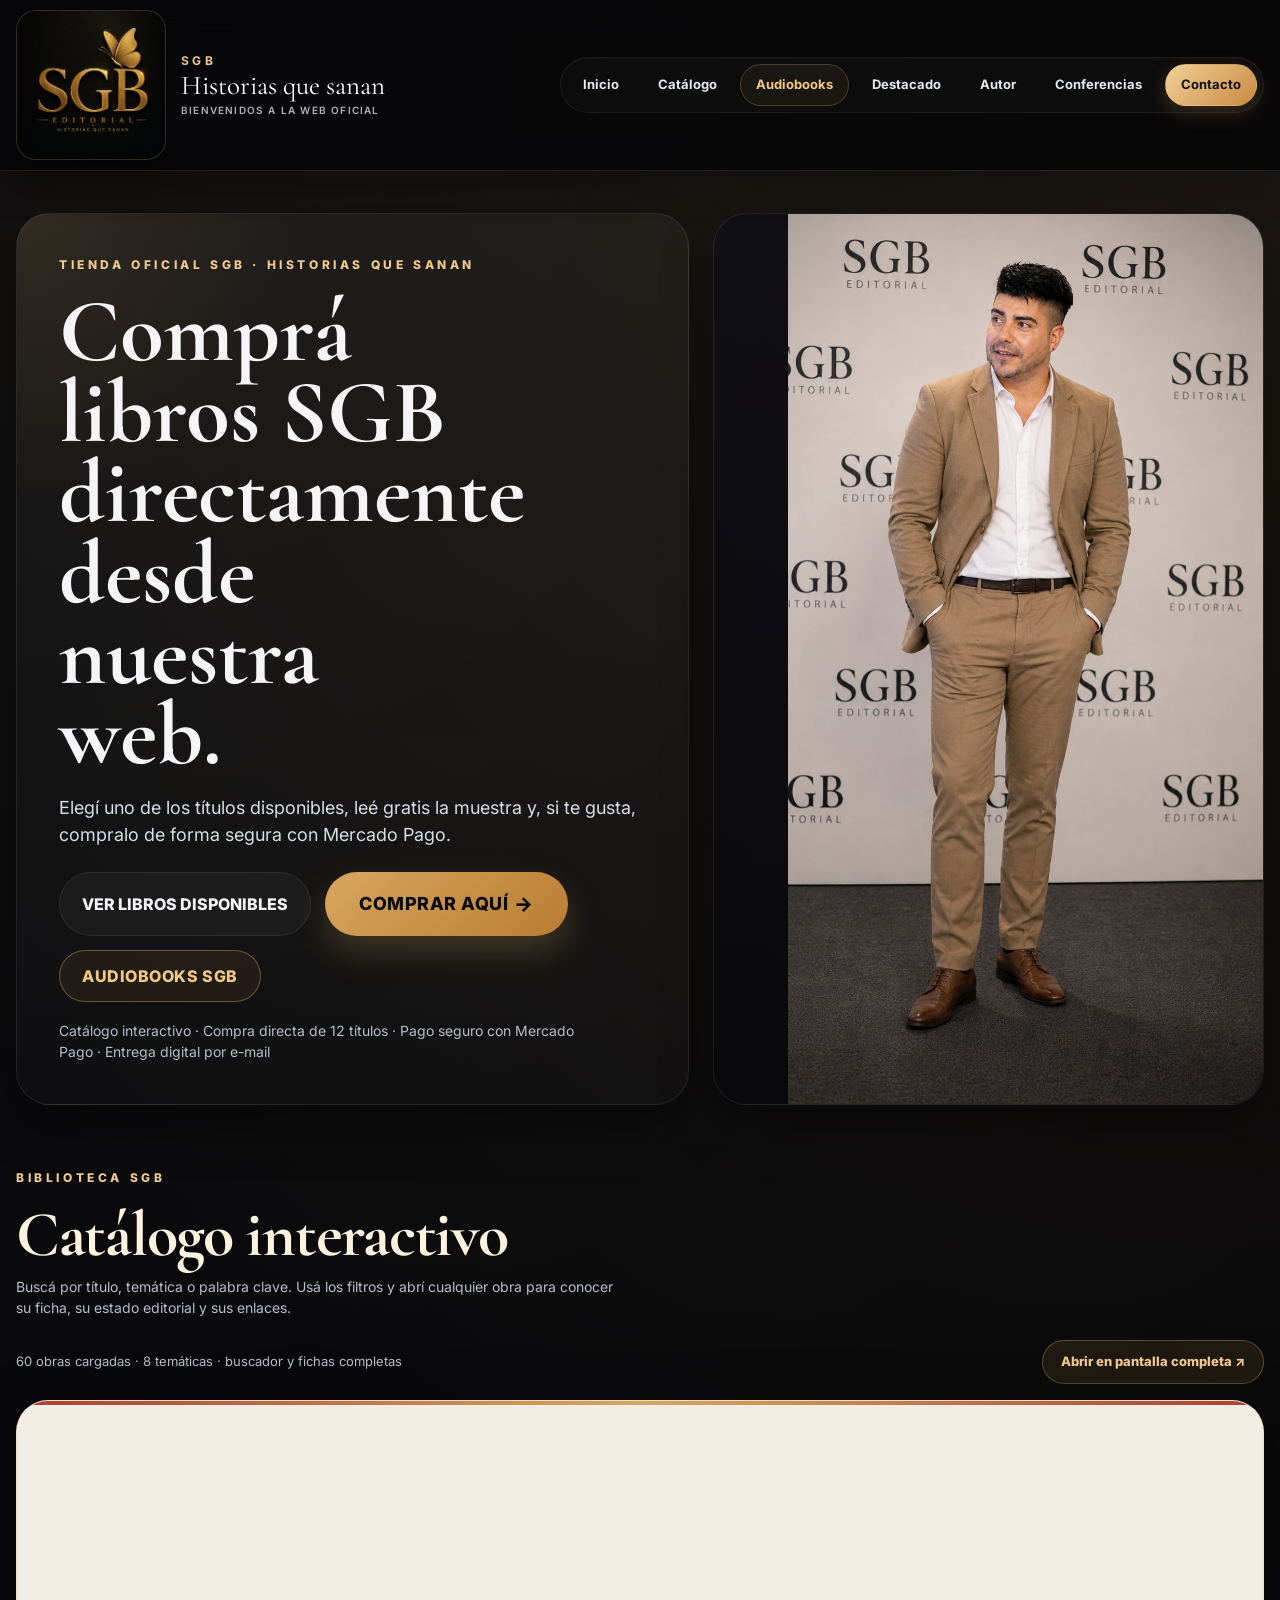
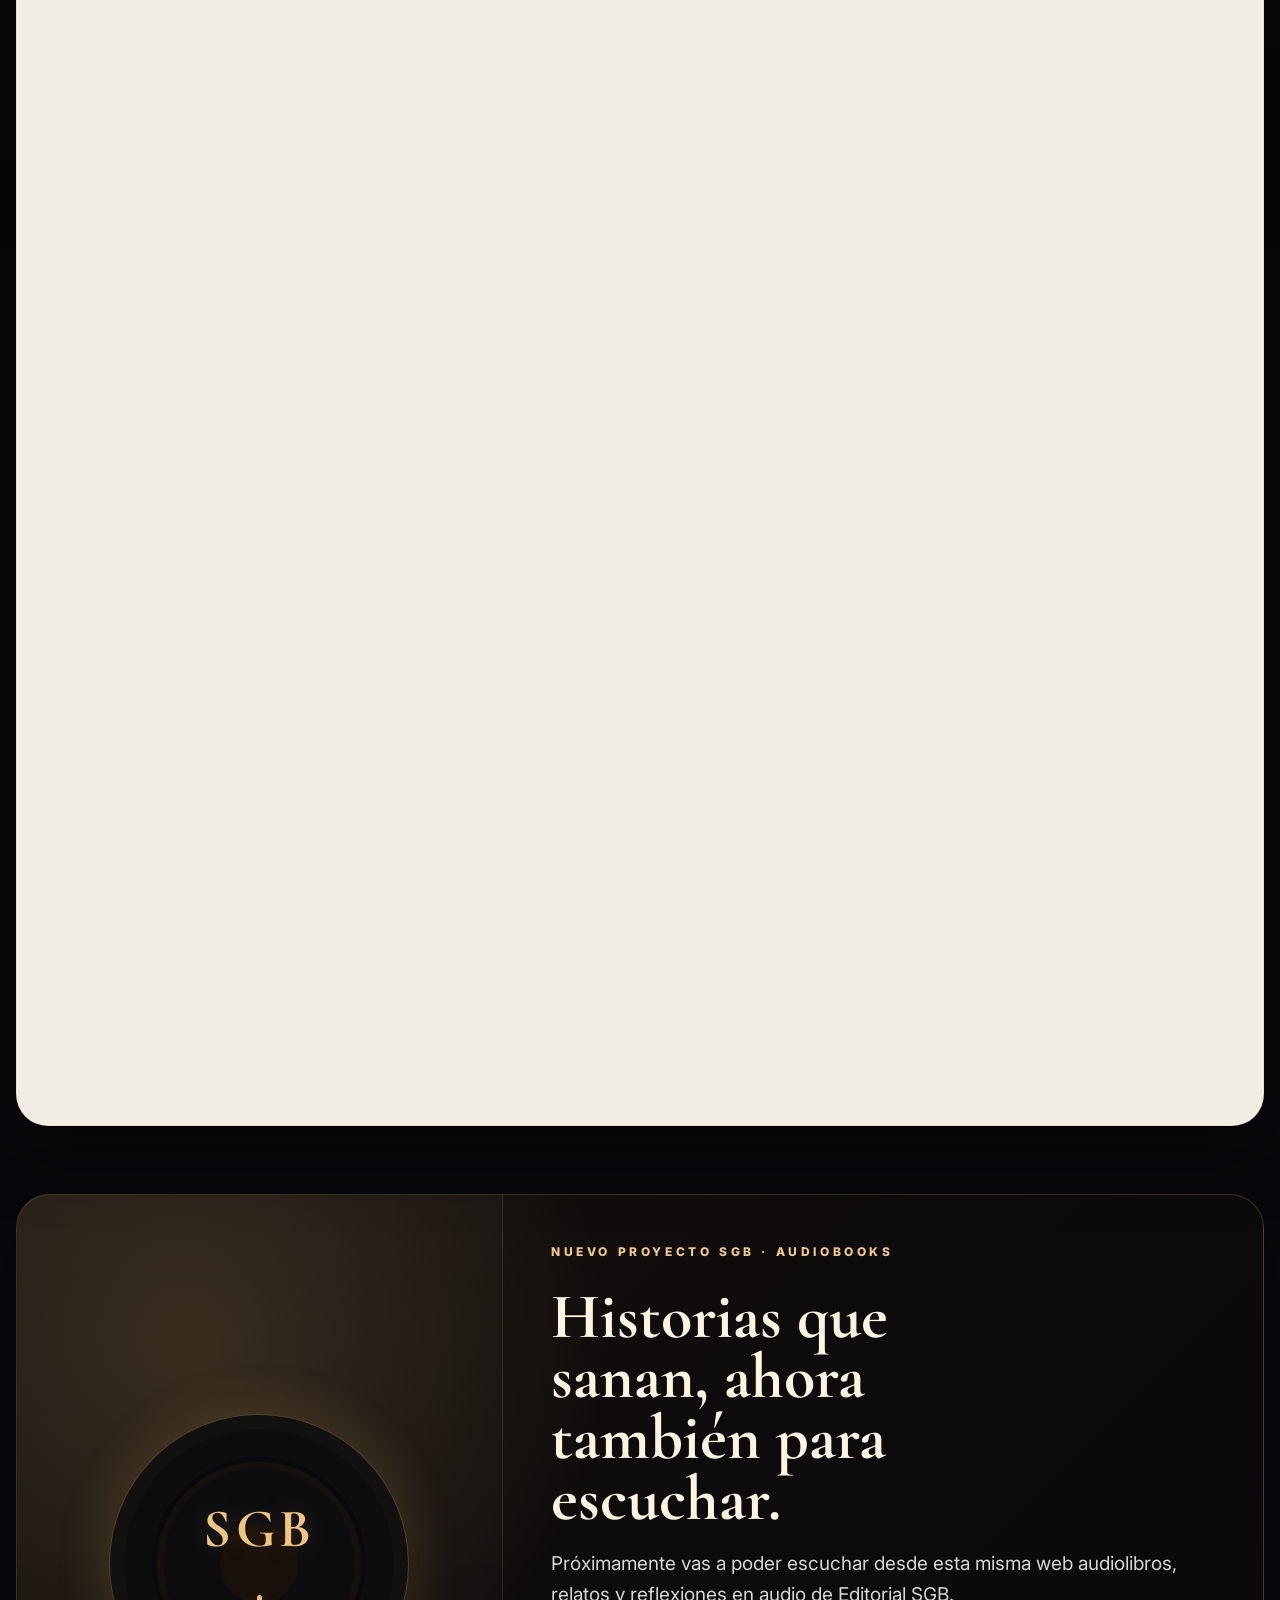
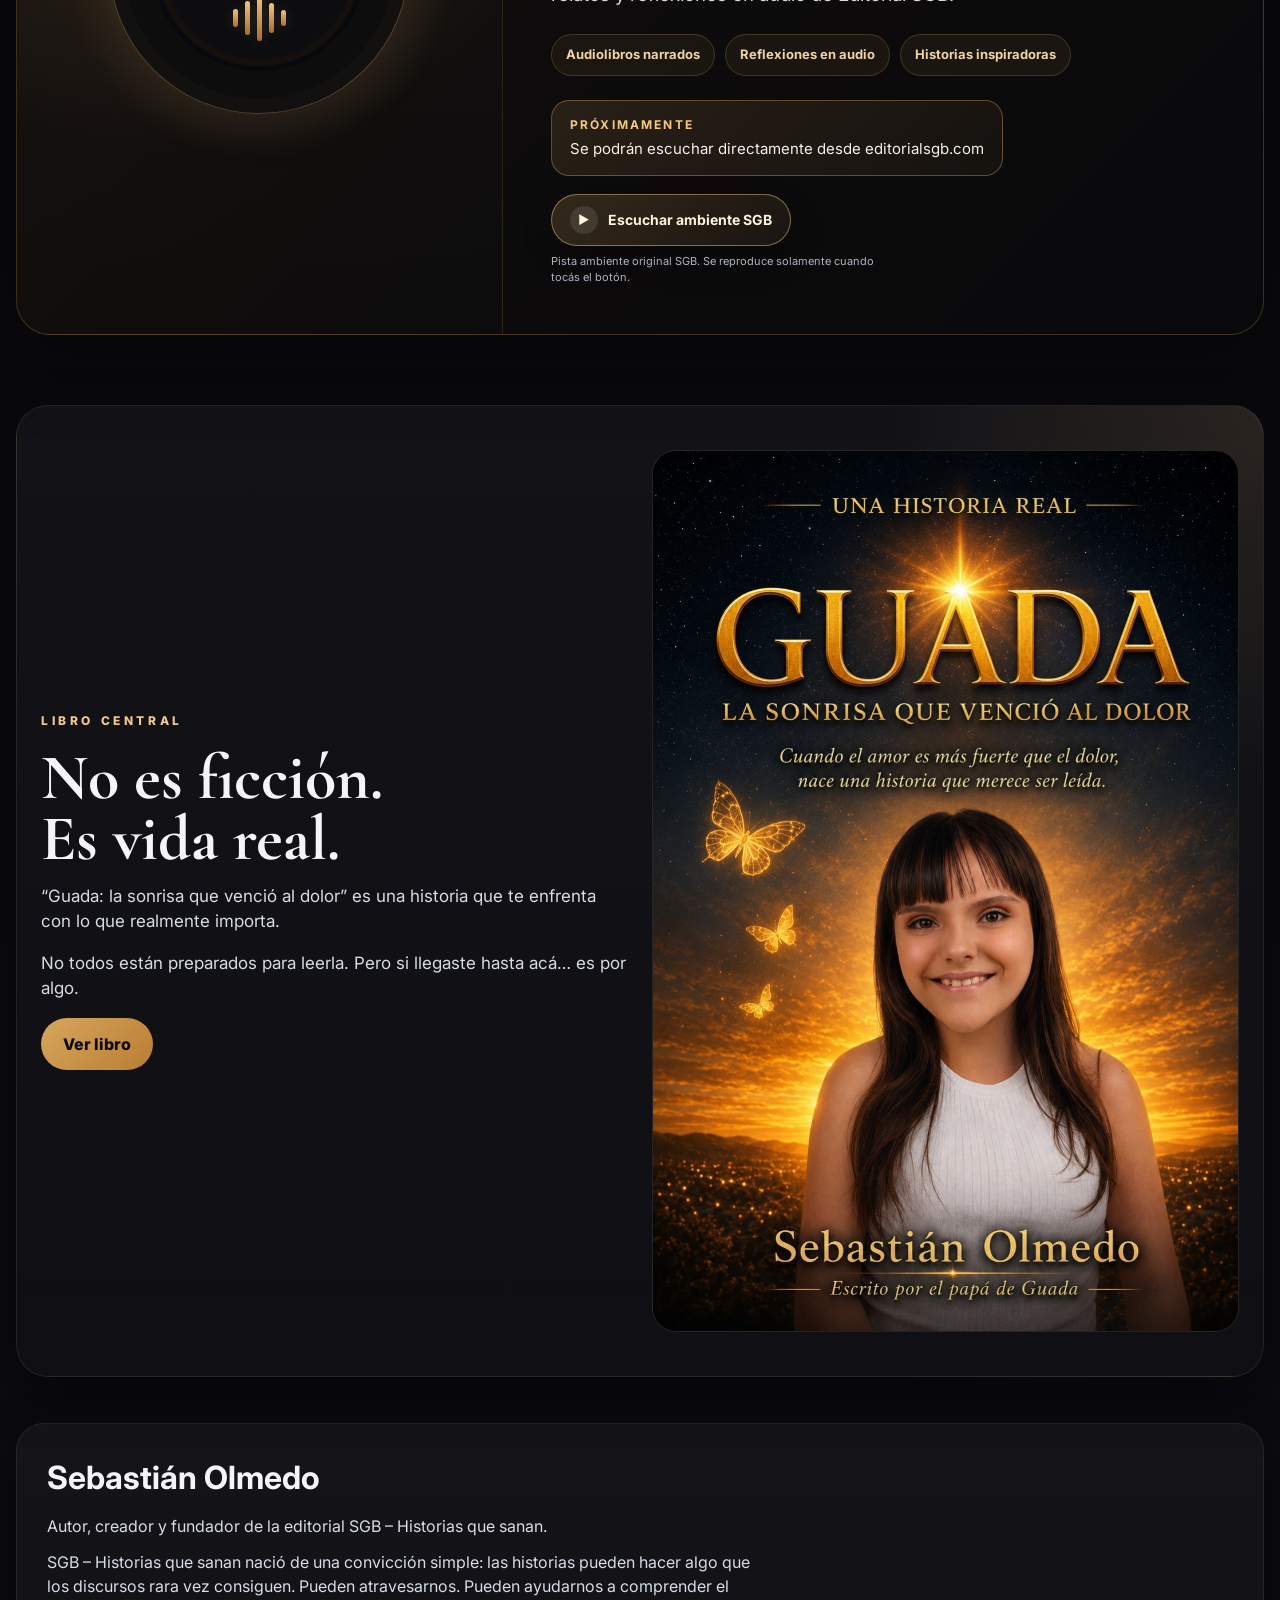
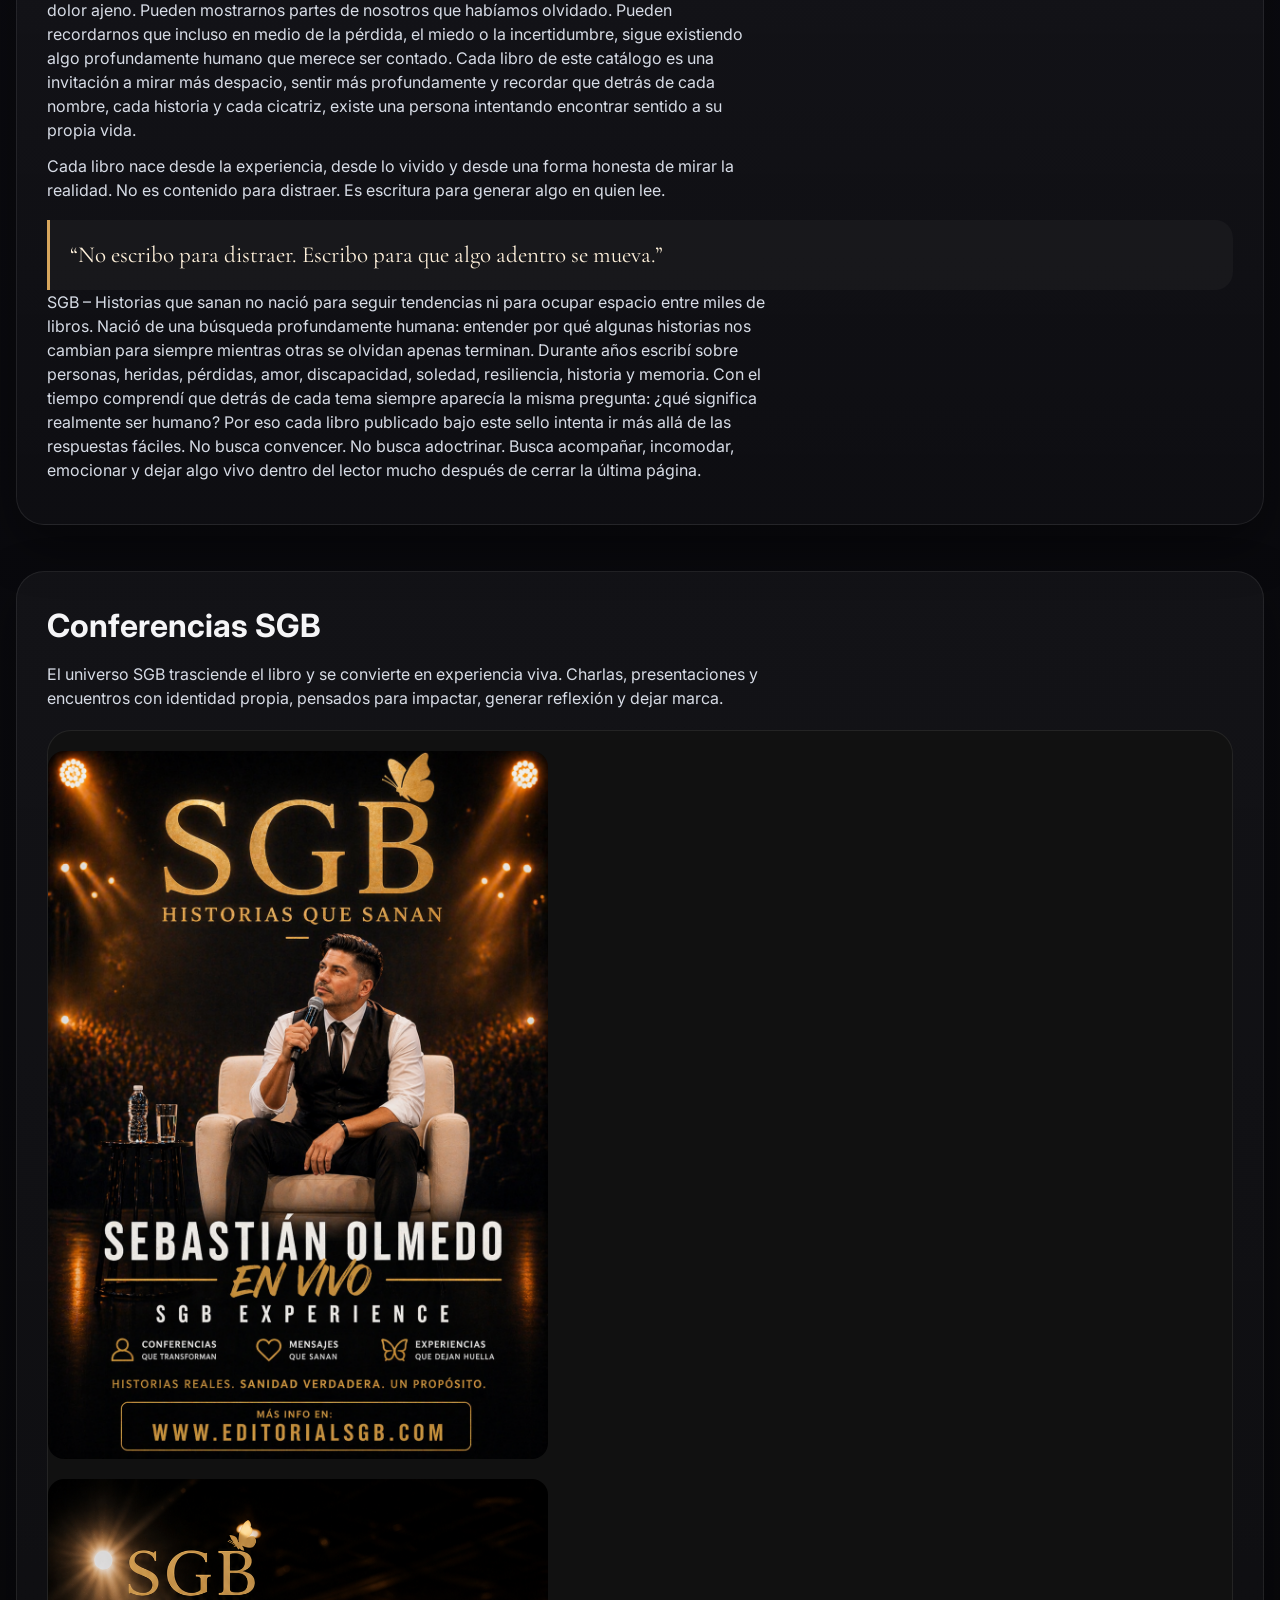
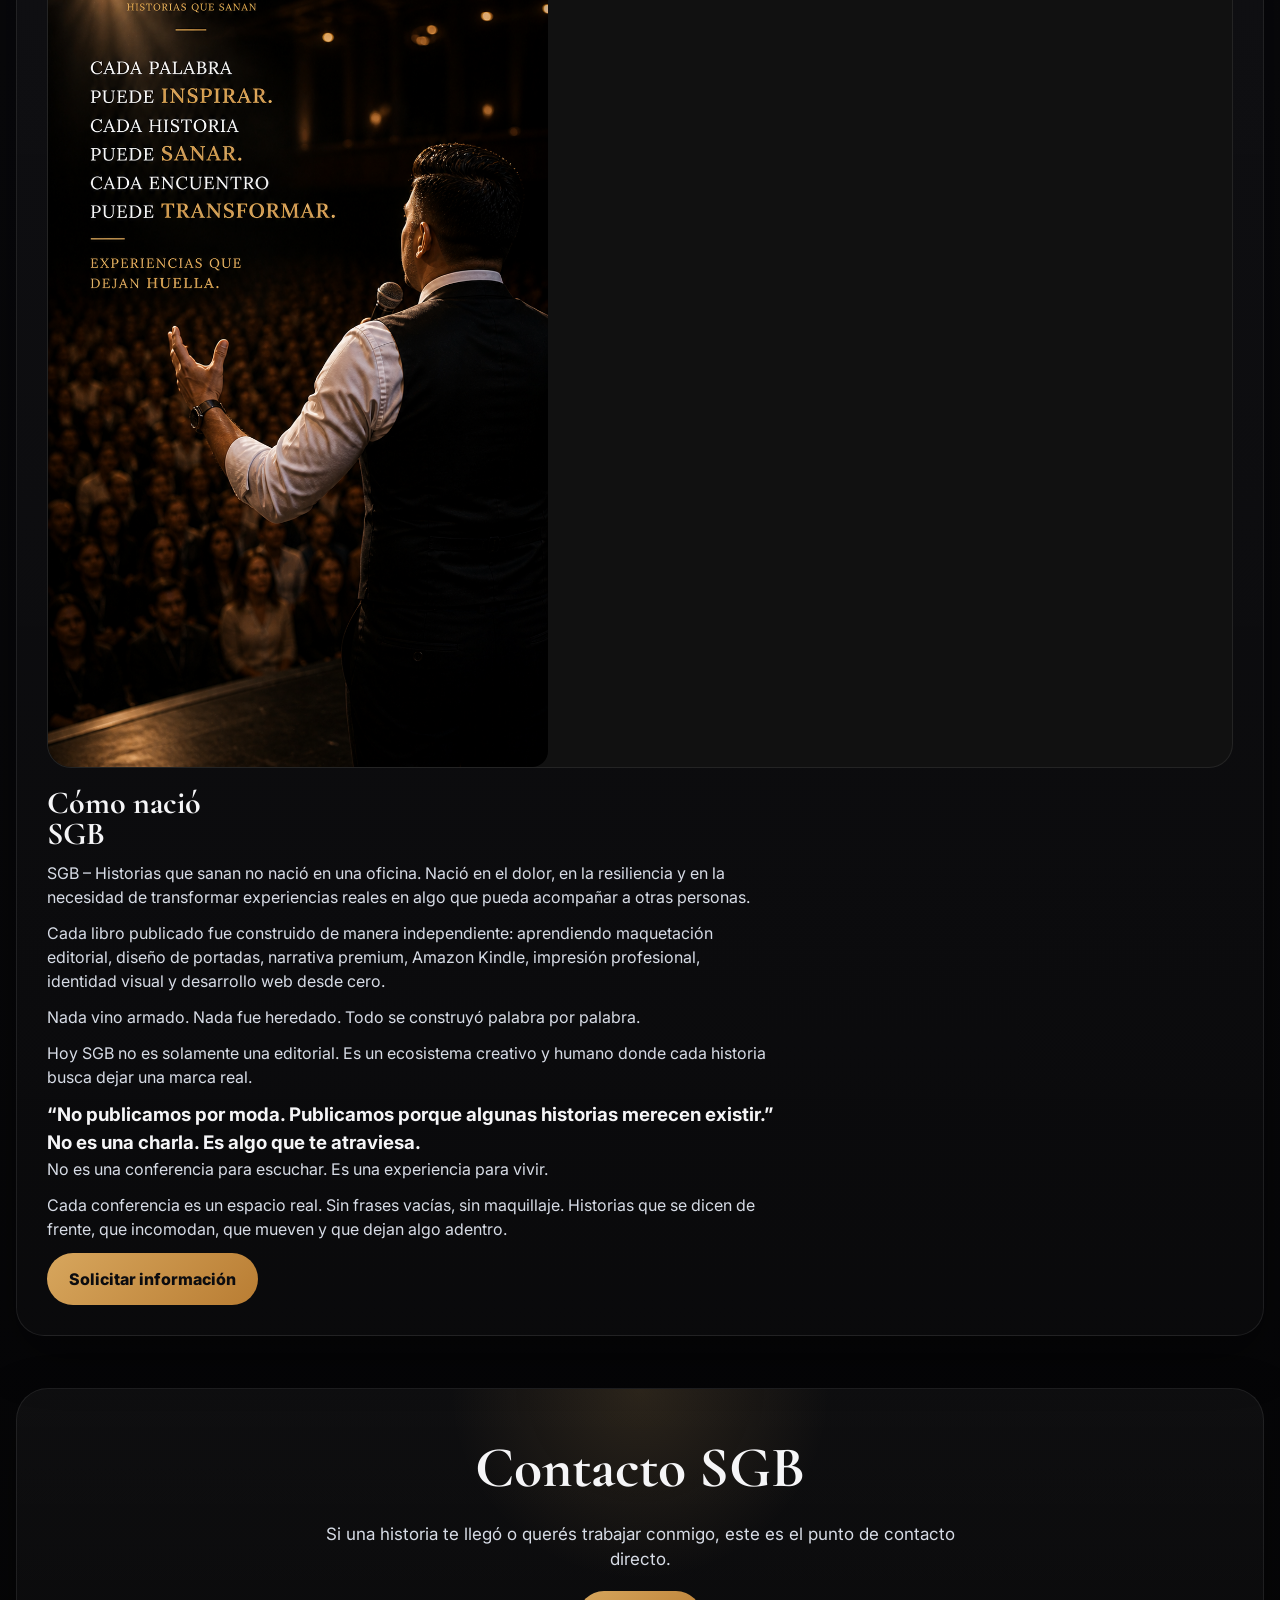
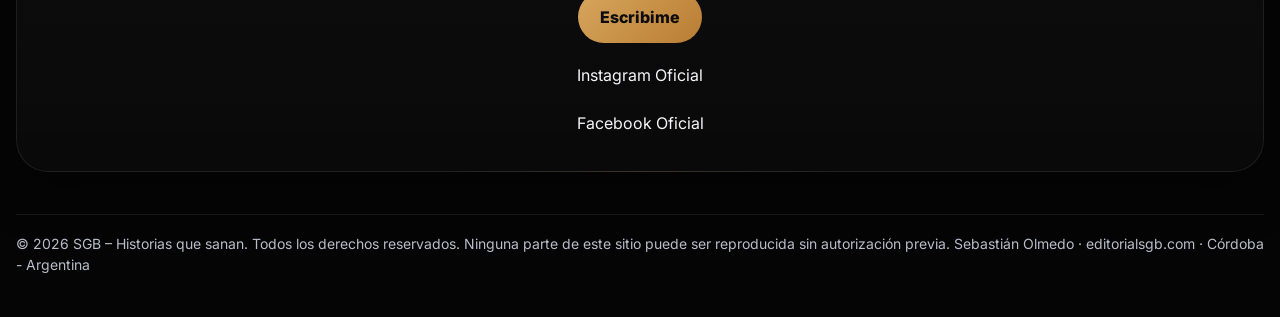
==== index.html @ 290fc1e7 "Add files via upload" ====
<!DOCTYPE html>
<html lang="es">
<head>
  <meta charset="UTF-8" />
  <meta name="viewport" content="width=device-width, initial-scale=1.0" />
  <title>SGB – Historias que sanan | Sebastián Olmedo</title>
  <meta name="description" content="SGB – Historias que sanan. Universo editorial y literario de Sebastián Olmedo." />

  <link rel="preconnect" href="https://fonts.googleapis.com">
  <link rel="preconnect" href="https://fonts.gstatic.com" crossorigin>
  <link href="https://fonts.googleapis.com/css2?family=Inter:wght@400;500;600;700;800&family=Cormorant+Garamond:wght@600;700&display=swap" rel="stylesheet">

  <style>
    :root{
      --bg:#070709;
      --bg-soft:#101017;
      --panel:#14141c;
      --text:#f5f5f7;
      --muted:#b8bdc9;
      --gold:#d7a65d;
      --gold-soft:#f0c98e;
      --line:rgba(255,255,255,.08);
      --blue:#9ac7ff;
      --shadow:0 20px 50px rgba(0,0,0,.38);
      --radius:26px;
      --max:1280px;
    }

    *{box-sizing:border-box;margin:0;padding:0}
    html{scroll-behavior:smooth}
    body{
      font-family:"Inter",sans-serif;
      color:var(--text);
      background:
        radial-gradient(circle at top right, rgba(215,166,93,.10), transparent 20%),
        radial-gradient(circle at top left, rgba(255,255,255,.04), transparent 22%),
        linear-gradient(180deg, #050506 0%, #0b0b10 55%, #050506 100%);
      line-height:1.5;
    }

    a{text-decoration:none;color:inherit}
    img{display:block;max-width:100%}

    .container{
      width:min(calc(100% - 32px), var(--max));
      margin:0 auto;
    }

    .topbar{
      position:sticky;
      top:0;
      z-index:1000;
      backdrop-filter:blur(18px) saturate(140%);
      -webkit-backdrop-filter:blur(18px) saturate(140%);
      background:rgba(5,5,7,.86);
      border-bottom:1px solid rgba(215,166,93,.16);
      box-shadow:0 10px 35px rgba(0,0,0,.28);
    }

    .nav{
      min-height:126px;
      display:flex;
      align-items:center;
      justify-content:space-between;
      gap:26px;
      padding:10px 0;
    }

    .brand{
      display:flex;
      align-items:center;
      gap:15px;
      min-width:0;
    }
    
    .brand img{
      width:82px;
      height:82px;
      object-fit:contain;
      border-radius:20px;
      background:rgba(255,255,255,.02);
      padding:3px;
      border:1px solid rgba(215,166,93,.24);
      box-shadow:0 14px 34px rgba(0,0,0,.42);
    }

    .brand-copy{
      display:flex;
      flex-direction:column;
      line-height:1.04;
      min-width:0;
    }

    .brand-copy strong{
      font-size:12px;
      color:var(--gold-soft);
      letter-spacing:.28em;
      text-transform:uppercase;
      margin-bottom:4px;
    }

    .brand-copy span{
      font-family:"Cormorant Garamond",serif;
      font-size:27px;
      color:#fff;
      white-space:nowrap;
    }

    .nav-links{
      display:flex;
      align-items:center;
      gap:7px;
      flex-wrap:nowrap;
      padding:6px;
      border-radius:999px;
      border:1px solid rgba(255,255,255,.06);
      background:rgba(255,255,255,.025);
      box-shadow:inset 0 1px 0 rgba(255,255,255,.03);
    }

    .nav-links a{
      position:relative;
      display:inline-flex;
      align-items:center;
      justify-content:center;
      min-height:42px;
      padding:0 15px;
      border-radius:999px;
      font-size:13px;
      font-weight:700;
      color:#e7e9ee;
      border:1px solid transparent;
      transition:transform .22s ease, color .22s ease, background .22s ease, border-color .22s ease, box-shadow .22s ease;
    }

    .nav-links a:hover{
      color:#fff;
      background:rgba(215,166,93,.10);
      border-color:rgba(215,166,93,.28);
      transform:translateY(-1px);
    }


    .brand-mark{
      position:relative;
      flex:0 0 auto;
    }

    .brand-welcome{
      margin-top:5px;
      font-size:10px;
      font-weight:600;
      color:#aeb4c0;
      letter-spacing:.12em;
      text-transform:uppercase;
      white-space:nowrap;
    }

    /* Mariposa SGB: movimiento sutil y premium */
    .brand-butterfly{
      position:absolute;
      right:-7px;
      top:-8px;
      width:34px;
      height:26px;
      filter:drop-shadow(0 0 8px rgba(240,201,142,.52));
      animation:butterflyFloat 5.2s ease-in-out infinite;
      pointer-events:none;
      z-index:4;
    }

    .brand-butterfly::before,
    .brand-butterfly::after{
      content:"";
      position:absolute;
      top:2px;
      width:15px;
      height:21px;
      background:linear-gradient(145deg,#fff1c5 0%,#e6b665 42%,#9b6127 100%);
      border:1px solid rgba(255,240,195,.34);
      box-shadow:inset 0 0 7px rgba(255,255,255,.18);
    }

    .brand-butterfly::before{
      left:2px;
      border-radius:80% 24% 68% 30%;
      transform-origin:100% 72%;
      animation:wingLeft 1.8s ease-in-out infinite;
    }

    .brand-butterfly::after{
      right:2px;
      border-radius:24% 80% 30% 68%;
      transform-origin:0% 72%;
      animation:wingRight 1.8s ease-in-out infinite;
    }

    .brand-butterfly i{
      position:absolute;
      left:50%;
      top:8px;
      width:3px;
      height:15px;
      transform:translateX(-50%);
      border-radius:999px;
      background:linear-gradient(#f6d393,#8b5521);
      box-shadow:0 0 7px rgba(240,201,142,.45);
      z-index:2;
    }

    @keyframes wingLeft{
      0%,100%{transform:rotate(-26deg) scaleX(1)}
      50%{transform:rotate(-7deg) scaleX(.72)}
    }

    @keyframes wingRight{
      0%,100%{transform:rotate(26deg) scaleX(1)}
      50%{transform:rotate(7deg) scaleX(.72)}
    }

    @keyframes butterflyFloat{
      0%,100%{transform:translate3d(0,0,0) rotate(-2deg)}
      50%{transform:translate3d(3px,-6px,0) rotate(4deg)}
    }

    .nav-links a.active{
      color:#111014;
      background:linear-gradient(135deg,#f2cf95,#c88b43);
      border-color:transparent;
      box-shadow:0 7px 20px rgba(215,166,93,.22);
    }

    .nav-toggle{
      display:none;
      width:46px;
      height:46px;
      border-radius:14px;
      border:1px solid rgba(215,166,93,.24);
      background:rgba(255,255,255,.035);
      color:#fff;
      cursor:pointer;
      align-items:center;
      justify-content:center;
      gap:4px;
      flex-direction:column;
      transition:.22s ease;
    }

    .nav-toggle:hover{
      background:rgba(215,166,93,.09);
      border-color:rgba(215,166,93,.42);
    }

    .nav-toggle span{
      width:20px;
      height:2px;
      border-radius:999px;
      background:var(--gold-soft);
      transition:.25s ease;
    }

    .nav-toggle[aria-expanded="true"] span:nth-child(1){
      transform:translateY(6px) rotate(45deg);
    }
    .nav-toggle[aria-expanded="true"] span:nth-child(2){
      opacity:0;
    }
    .nav-toggle[aria-expanded="true"] span:nth-child(3){
      transform:translateY(-6px) rotate(-45deg);
    }

    @media (prefers-reduced-motion:reduce){
      .brand-butterfly,
      .brand-butterfly::before,
      .brand-butterfly::after{
        animation:none !important;
      }
    }

    .hero{
      padding:42px 0 22px;
    }

    .hero-box{
      display:grid;
      grid-template-columns:1.1fr .9fr;
      gap:24px;
      align-items:stretch;
      min-height:620px;
    }

    .hero-copy,
    .hero-media{
      border:1px solid var(--line);
      border-radius:34px;
      overflow:hidden;
      box-shadow:var(--shadow);
    }

    .hero-copy{
      padding:42px;
      background:
        radial-gradient(circle at top left, rgba(215,166,93,.12), transparent 26%),
        linear-gradient(180deg, rgba(255,255,255,.04), rgba(255,255,255,.02));
      display:flex;
      flex-direction:column;
      justify-content:center;
    }

    .eyebrow{
      font-size:12px;
      color:var(--gold-soft);
      letter-spacing:.30em;
      text-transform:uppercase;
      font-weight:800;
      margin-bottom:18px;
    }

    h1{
      font-family:"Cormorant Garamond",serif;
      font-size:clamp(56px, 7vw, 94px);
      line-height:.9;
      margin-bottom:18px;
      max-width:10ch;
    }
    
     .hero-copy p{
      color:#d8dde7;
      font-size:18px;
      max-width:58ch;
      margin-bottom:24px;
    }
    
    .hero-actions{
      display:flex;
      flex-wrap:wrap;
      gap:14px;
      margin-bottom:18px;
    }

    .btn{
      min-height:52px;
      display:inline-flex;
      align-items:center;
      justify-content:center;
      padding:0 22px;
      border-radius:999px;
      font-weight:800;
      transition:.25s ease;
      border:1px solid var(--line);
    }

    .btn-primary{
      background:linear-gradient(135deg, #d7a65d, #b97d33);
      color:#0c0c0f;
      border:none;
    }

    .btn-primary:hover{
      transform:translateY(-2px);
    }

    .btn-buy{
      min-height:64px;
      padding:0 34px;
      font-size:18px;
      letter-spacing:.03em;
      box-shadow:0 16px 34px rgba(215,166,93,.24);
    }

    .btn-buy::after{
      content:" →";
      margin-left:6px;
      font-size:20px;
    }

    .btn-secondary{
      background:rgba(255,255,255,.04);
      color:#f5f5f7;
    }

    .btn-secondary:hover{
      background:rgba(255,255,255,.07);
    }

    .hero-note{
      color:var(--muted);
      font-size:14px;
      max-width:60ch;
    }

    .hero-media{
      position:relative;
      background:
        radial-gradient(circle at center, rgba(215,166,93,.18), transparent 35%),
        linear-gradient(180deg, #14121a, #0a0a0d);
      min-height:620px;
    }

    .hero-media::after{
      content:"";
      position:absolute;
      inset:0;
      background:
        linear-gradient(90deg, rgba(7,7,9,.14) 0%, rgba(7,7,9,.02) 35%, rgba(7,7,9,.30) 100%),
        linear-gradient(180deg, rgba(7,7,9,.12), rgba(7,7,9,.22));
      pointer-events:none;
    }

    .hero-media img{
      position:absolute;
      right:0;
      bottom:0;
      height:100%;
      width:auto;
      object-fit:contain;
      object-position:right bottom;
      z-index:1;
    }

    .hero-quote{
      position:absolute;
      left:28px;
      top:28px;
      z-index:2;
      max-width:420px;
      padding:22px 24px;
      border-radius:24px;
      background:rgba(10,10,14,.58);
      border:1px solid rgba(255,255,255,.08);
      backdrop-filter:blur(10px);
    }

    .hero-quote strong{
      display:block;
      font-size:13px;
      color:var(--gold-soft);
      letter-spacing:.18em;
      text-transform:uppercase;
      margin-bottom:10px;
    }

    .hero-quote p{
      font-family:"Cormorant Garamond",serif;
      font-size:34px;
      line-height:.98;
      color:#fff3df;
    }

    .section{
      padding:18px 0 8px;
    }

    .section-head{
      display:flex;
      align-items:end;
      justify-content:space-between;
      gap:16px;
      margin-bottom:18px;
    }

    .section-head h2{
      font-size:30px;
      font-weight:800;
      letter-spacing:-.02em;
    }

    .section-head p{
      color:var(--muted);
      max-width:68ch;
      font-size:14px;
    }

    .row-scroll{
      display:grid;
      grid-auto-flow:column;
      grid-auto-columns:minmax(220px, 260px);
      gap:18px;
      overflow-x:auto;
      padding-bottom:10px;
      scrollbar-width:thin;
    }

    .book-card{
background:linear-gradient(180deg, rgba(255,255,255,.04), rgba(255,255,255,.02));
border:1px solid var(--line);
border-radius:24px;
overflow:hidden;
box-shadow:0 16px 34px rgba(0,0,0,.35);

min-height:560px;

transition:transform .35s ease, box-shadow .35s ease, border-color .35s ease;
}

    .book-card:hover{
  transform:translateY(-8px) scale(1.02);
  border-color:rgba(215,166,93,.45);
  box-shadow:0 26px 46px rgba(0,0,0,.48);
 }

#conferencias img {
  width: 100%;
  max-width: 500px;
  border-radius: 16px;
  margin-top: 20px;
}

.feature-media {
  margin: 20px 0;
}
    
    .cover{
  aspect-ratio:3/4.3;
  background:#101014;
  overflow:hidden;
    }

    .cover img{
  width:100%;
  height:100%;
  object-fit:cover;
  transition:transform .5s ease;
    }

   .book-card:hover .cover img{
  transform:scale(1.06);
    }
    
    #conferencias img {
  width: 100%;
  max-width: 8oopx;
  border-radius: 16px;
  margin-top: 20px;
    }

    .pill{
      display:inline-flex;
      padding:6px 10px;
      border-radius:999px;
      background:rgba(215,166,93,.14);
      color:var(--gold-soft);
      font-size:12px;
      font-weight:800;
      margin-bottom:10px;
    }

    .book-body h3{
      font-size:18px;
      line-height:1.12;
      margin-bottom:8px;
    }

    .book-body p{
      font-size:14px;
      color:var(--muted);
      min-height:62px;
      margin-bottom:12px;
    }

    .book-link{
      color:var(--blue);
      font-size:14px;
      font-weight:700;
    }

    .feature{
      padding:44px 0 12px;
    }

    .feature-box{
      display:grid;
      grid-template-columns:1fr 1fr;
      gap:24px;
      align-items:center;
      border-radius:32px;
      border:1px solid var(--line);
      padding:24px;
      background:
        radial-gradient(circle at right top, rgba(215,166,93,.12), transparent 24%),
        linear-gradient(180deg, rgba(255,255,255,.04), rgba(255,255,255,.02));
      box-shadow:var(--shadow);
    }

    .feature-copy h2{
      font-family:"Cormorant Garamond",serif;
      font-size:clamp(40px,5vw,64px);
      line-height:.95;
      margin-bottom:14px;
      max-width:12ch;
    }

    .feature-copy p{
      color:#d6dbe4;
      font-size:17px;
      margin-bottom:16px;
      max-width:58ch;
    }

    .feature-media{
      min-height:460px;
      border-radius:24px;
      overflow:hidden;
      border:1px solid var(--line);
      background:#111;
    }

    .feature-media img{
      width:100%;
      height:100%;
      object-fit:cover;
    }

    .panel-wrap{
      padding:34px 0 12px;
    }

    .panel{
      border-radius:28px;
      border:1px solid var(--line);
      padding:30px;
      background:linear-gradient(180deg, rgba(255,255,255,.04), rgba(255,255,255,.02));
      box-shadow:var(--shadow);
    }

    .panel h2{
      font-size:32px;
      margin-bottom:12px;
    }

    .panel p{
      color:#d7dce6;
      max-width:72ch;
      margin-bottom:12px;
      font-size:16px;
    }

    .quote{
      margin-top:18px;
      padding:18px 20px;
      border-left:3px solid var(--gold);
      background:rgba(255,255,255,.03);
      border-radius:0 18px 18px 0;
      font-family:"Cormorant Garamond",serif;
      font-size:23px;
      color:#fff1db;
    }

    .cta{
      padding:40px 0 34px;
    }

    .cta-box{
      text-align:center;
      border-radius:32px;
      border:1px solid var(--line);
      padding:36px 22px;
      background:
        radial-gradient(circle at top center, rgba(215,166,93,.14), transparent 26%),
        linear-gradient(180deg, rgba(255,255,255,.04), rgba(255,255,255,.02));
      box-shadow:var(--shadow);
    }

    .cta-box h2{
      font-family:"Cormorant Garamond",serif;
      font-size:clamp(38px,4.5vw,58px);
      margin-bottom:10px;
    }

    .cta-box p{
      color:#d7dce6;
      max-width:62ch;
      margin:0 auto 18px;
      font-size:17px;
    }

    footer{
      padding:8px 0 42px;
      color:var(--muted);
      font-size:14px;
    }

    .footer-line{
      height:1px;
      background:var(--line);
      margin-bottom:18px;
    }

    /* Catálogo interactivo SGB */
    .catalog-section{
      padding:42px 0 20px;
    }

    .catalog-section .section-head{
      align-items:flex-start;
      margin-bottom:22px;
    }

    .catalog-section .section-head h2{
      font-family:"Cormorant Garamond",serif;
      font-size:clamp(42px,5vw,64px);
      line-height:.95;
      color:#fff3df;
      margin-bottom:10px;
    }

    .catalog-actions{
      display:flex;
      align-items:center;
      justify-content:space-between;
      gap:18px;
      flex-wrap:wrap;
      margin-bottom:16px;
      color:var(--muted);
      font-size:13px;
    }

    .catalog-open{
      display:inline-flex;
      align-items:center;
      justify-content:center;
      gap:8px;
      min-height:44px;
      padding:0 18px;
      border-radius:999px;
      border:1px solid rgba(215,166,93,.34);
      background:rgba(215,166,93,.10);
      color:var(--gold-soft);
      font-weight:800;
      transition:.25s ease;
    }

    .catalog-open:hover{
      transform:translateY(-2px);
      background:rgba(215,166,93,.18);
    }

    .catalog-embed{
      position:relative;
      overflow:hidden;
      border:1px solid rgba(215,166,93,.24);
      border-radius:32px;
      background:#f2eee5;
      box-shadow:0 28px 70px rgba(0,0,0,.48);
    }

    .catalog-embed::before{
      content:"";
      display:block;
      height:4px;
      background:linear-gradient(90deg, #a94034, #d7a65d, #a94034);
    }

    .catalog-frame{
      display:block;
      width:100%;
      height:1320px;
      border:0;
      background:#f2eee5;
    }

    @media (max-width: 1020px){
      .catalog-frame{height:1180px}
      .catalog-embed{border-radius:24px}
    }

    @media (max-width: 760px){
      .nav{
        min-height:78px;
        flex-direction:row;
        align-items:center;
        gap:12px;
        padding:9px 0;
        position:relative;
      }

      .brand{
        gap:10px;
        min-width:0;
        flex:1 1 auto;
      }

      .brand img{
        width:62px;
        height:62px;
        border-radius:16px;
      }

      .brand-copy strong{
        font-size:10px;
        letter-spacing:.22em;
      }

      .brand-copy span{
        font-size:20px;
        white-space:normal;
        line-height:1;
      }

      .brand-welcome{
        font-size:8px;
        letter-spacing:.08em;
        white-space:normal;
      }

      .brand-butterfly{
        right:-7px;
        top:-8px;
        transform:scale(.82);
      }

      .nav-toggle{
        display:flex;
        flex:0 0 auto;
      }

      .nav-links{
        position:absolute;
        top:calc(100% + 8px);
        left:0;
        right:0;
        display:grid;
        grid-template-columns:1fr 1fr;
        gap:8px;
        padding:12px;
        border-radius:20px;
        background:rgba(8,8,11,.98);
        border:1px solid rgba(215,166,93,.18);
        box-shadow:0 20px 50px rgba(0,0,0,.46);
        opacity:0;
        visibility:hidden;
        transform:translateY(-8px);
        pointer-events:none;
        transition:.22s ease;
      }

      .nav-links.open{
        opacity:1;
        visibility:visible;
        transform:translateY(0);
        pointer-events:auto;
      }

      .nav-links a{
        min-height:46px;
        padding:0 12px;
        border-radius:14px;
        background:rgba(255,255,255,.025);
        border-color:rgba(255,255,255,.04);
      }

      .hero-copy,
      .panel,
      .feature-box,
      .cta-box{
        padding:22px;
      }

      .hero-media{
        min-height:460px;
      }

      .hero-quote{
        left:18px;
        top:18px;
        right:18px;
        max-width:none;
      }

      .hero-quote p{
        font-size:28px;
      }

      .row-scroll{
        grid-auto-columns:minmax(210px,82vw);
      }

      .btn-buy{
        width:100%;
        min-height:62px;
        font-size:18px;
      }
    }

  
    /* =========================================================
       SGB · LOGO ANIMADO REAL EN CABECERA
       ========================================================= */
    .brand-video-mark{
      width:160px;
      height:118px;
      display:flex;
      align-items:center;
      justify-content:center;
      overflow:hidden;
      border-radius:18px;
      border:1px solid rgba(215,166,93,.24);
      background:#050507;
      box-shadow:0 14px 34px rgba(0,0,0,.42);
      flex:0 0 auto;
    }

    .brand-logo-video{
      width:100%;
      height:100%;
      display:block;
      object-fit:cover;
      object-position:center 46%;
      background:#050507;
      border-radius:inherit;
    }

    /* La mariposa generada por CSS ya no se usa: ahora forma parte del video real */
    .brand-butterfly{
      display:none !important;
    }

    @media (max-width:760px){
      .brand-video-mark{
        width:118px;
        height:86px;
        border-radius:14px;
      }
    }

  
    /* SGB · AJUSTE FINAL DE VISIBILIDAD DEL LOGO ANIMADO */
    .brand-video-mark{
      width:160px !important;
      height:118px !important;
    }
    .brand-logo-video{
      object-fit:cover !important;
      object-position:center 46% !important;
    }
    @media (max-width:760px){
      .brand-video-mark{
        width:118px !important;
        height:86px !important;
      }
    }

  
    /* =========================================================
       SGB · LOGO ANIMADO RECORTADO Y LEGIBLE · AJUSTE FINAL
       ========================================================= */
    .nav{
      min-height:158px !important;
    }

    .brand-video-mark{
      width:150px !important;
      height:150px !important;
      border-radius:20px !important;
      overflow:hidden !important;
      background:#050507 !important;
    }

    .brand-logo-video{
      width:100% !important;
      height:100% !important;
      object-fit:contain !important;
      object-position:center center !important;
      transform:none !important;
    }

    @media (max-width:760px){
      .nav{
        min-height:112px !important;
      }
      .brand-video-mark{
        width:96px !important;
        height:96px !important;
        border-radius:16px !important;
      }
    }

  
    /* =========================================================
       SGB · CORRECCIÓN RESPONSIVE REAL PARA CELULAR
       ========================================================= */
    @media (max-width:760px){
      .container{
        width:calc(100% - 24px) !important;
      }

      .hero{
        padding:16px 0 14px !important;
      }

      .hero-box{
        display:grid !important;
        grid-template-columns:1fr !important;
        gap:14px !important;
        min-height:0 !important;
      }

      .hero-copy,
      .hero-media{
        width:100% !important;
        min-width:0 !important;
        border-radius:24px !important;
      }

      .hero-copy{
        padding:24px 22px !important;
        overflow:visible !important;
      }

      .eyebrow{
        font-size:10px !important;
        line-height:1.5 !important;
        letter-spacing:.20em !important;
        margin-bottom:14px !important;
      }

      .hero-copy h1{
        font-size:clamp(38px, 11vw, 50px) !important;
        line-height:.96 !important;
        max-width:none !important;
        width:100% !important;
        margin-bottom:16px !important;
        overflow-wrap:normal !important;
        word-break:normal !important;
        text-wrap:balance !important;
      }

      .hero-copy p{
        font-size:16px !important;
        line-height:1.55 !important;
        max-width:none !important;
        margin-bottom:18px !important;
      }

      .hero-actions{
        display:grid !important;
        grid-template-columns:1fr !important;
        gap:10px !important;
        width:100% !important;
        margin-bottom:14px !important;
      }

      .hero-actions .btn,
      .hero-actions .btn-buy{
        width:100% !important;
        min-height:54px !important;
        padding:0 18px !important;
        font-size:15px !important;
        text-align:center !important;
      }

      .hero-note{
        font-size:12px !important;
        line-height:1.5 !important;
      }

      .hero-media{
        min-height:320px !important;
        height:320px !important;
        overflow:hidden !important;
      }

      .hero-media img{
        position:absolute !important;
        inset:auto 0 0 0 !important;
        width:100% !important;
        height:100% !important;
        object-fit:cover !important;
        object-position:center 20% !important;
      }
    }

  
    /* =========================================================
       SGB · AUDIOBOOKS — PRÓXIMAMENTE EN LA WEB
       ========================================================= */
    #audiobooks{
      scroll-margin-top:180px;
    }

    .nav-links .nav-audio{
      color:#f3c982;
      border-color:rgba(215,166,93,.28);
      background:rgba(215,166,93,.07);
    }

    .btn-audio{
      background:rgba(215,166,93,.08);
      color:#f3c982;
      border:1px solid rgba(215,166,93,.42);
      letter-spacing:.035em;
    }

    .btn-audio:hover{
      transform:translateY(-2px);
      background:rgba(215,166,93,.15);
      border-color:rgba(243,201,130,.62);
    }

    .audiobooks-section{
      padding:48px 0 26px;
    }

    .audiobooks-card{
      display:grid;
      grid-template-columns:minmax(280px,.78fr) minmax(0,1.22fr);
      gap:0;
      overflow:hidden;
      border-radius:34px;
      border:1px solid rgba(215,166,93,.24);
      background:
        radial-gradient(circle at 14% 20%, rgba(215,166,93,.17), transparent 34%),
        linear-gradient(135deg,#17110d 0%,#0d0b0b 50%,#09090c 100%);
      box-shadow:0 28px 70px rgba(0,0,0,.36);
    }

    .audio-visual{
      min-height:430px;
      display:flex;
      align-items:center;
      justify-content:center;
      padding:36px;
      border-right:1px solid rgba(215,166,93,.15);
      background:
        radial-gradient(circle at center, rgba(215,166,93,.18), transparent 44%),
        linear-gradient(180deg,rgba(255,255,255,.025),rgba(255,255,255,.005));
    }

    .audio-disc{
      width:min(300px,82%);
      aspect-ratio:1;
      border-radius:50%;
      display:flex;
      flex-direction:column;
      align-items:center;
      justify-content:center;
      gap:26px;
      border:1px solid rgba(243,201,130,.30);
      box-shadow:
        inset 0 0 0 14px rgba(215,166,93,.025),
        inset 0 0 0 42px rgba(215,166,93,.025),
        0 0 60px rgba(215,166,93,.12);
      background:
        radial-gradient(circle,#18100b 0 18%,#0d0d10 19% 45%,#15100c 46% 48%,#08090c 49% 100%);
    }

    .audio-mic{
      font-family:"Cormorant Garamond",serif;
      font-size:54px;
      font-weight:700;
      letter-spacing:.08em;
      color:#f0c57f;
      text-shadow:0 0 24px rgba(215,166,93,.22);
    }

    .audio-wave{
      height:46px;
      display:flex;
      align-items:center;
      gap:7px;
    }

    .audio-wave span{
      width:5px;
      border-radius:999px;
      background:linear-gradient(180deg,#f0c57f,#a96e2d);
      box-shadow:0 0 12px rgba(215,166,93,.18);
      animation:sgbAudioWave 1.35s ease-in-out infinite;
    }
    .audio-wave span:nth-child(1){height:18px;animation-delay:0s}
    .audio-wave span:nth-child(2){height:34px;animation-delay:.12s}
    .audio-wave span:nth-child(3){height:46px;animation-delay:.24s}
    .audio-wave span:nth-child(4){height:30px;animation-delay:.36s}
    .audio-wave span:nth-child(5){height:16px;animation-delay:.48s}

    @keyframes sgbAudioWave{
      0%,100%{transform:scaleY(.72);opacity:.72}
      50%{transform:scaleY(1.08);opacity:1}
    }

    .audiobooks-copy{
      padding:48px;
      display:flex;
      flex-direction:column;
      justify-content:center;
    }

    .audiobooks-copy h2{
      font-family:"Cormorant Garamond",serif;
      font-size:clamp(42px,5vw,68px);
      line-height:.95;
      color:#fff4df;
      margin:8px 0 18px;
      max-width:13ch;
    }

    .audio-lead{
      color:#d8d8dc;
      font-size:19px;
      line-height:1.65;
      max-width:58ch;
    }

    .audio-points{
      display:flex;
      flex-wrap:wrap;
      gap:10px;
      margin:24px 0;
    }

    .audio-points span{
      padding:10px 14px;
      border-radius:999px;
      border:1px solid rgba(215,166,93,.23);
      background:rgba(215,166,93,.07);
      color:#f0d4a6;
      font-size:13px;
      font-weight:700;
    }

    .audio-coming{
      display:flex;
      flex-direction:column;
      gap:4px;
      width:fit-content;
      max-width:100%;
      padding:15px 18px;
      border-radius:18px;
      border:1px solid rgba(215,166,93,.38);
      background:linear-gradient(135deg,rgba(215,166,93,.14),rgba(215,166,93,.05));
    }

    .audio-coming strong{
      color:#f5c97e;
      letter-spacing:.18em;
      font-size:12px;
    }

    .audio-coming span{
      color:#f5f1e9;
      font-size:15px;
    }

    @media (max-width:1180px) and (min-width:761px){
      .nav-links a{
        padding:0 10px;
        font-size:12px;
      }
    }

    @media (max-width:760px){
      #audiobooks{
        scroll-margin-top:125px;
      }

      .audiobooks-section{
        padding:24px 0 16px;
      }

      .audiobooks-card{
        grid-template-columns:1fr;
        border-radius:24px;
      }

      .audio-visual{
        min-height:260px;
        border-right:0;
        border-bottom:1px solid rgba(215,166,93,.15);
        padding:24px;
      }

      .audio-disc{
        width:210px;
      }

      .audio-mic{
        font-size:42px;
      }

      .audiobooks-copy{
        padding:26px 22px 30px;
      }

      .audiobooks-copy h2{
        font-size:clamp(38px,11vw,52px);
        max-width:none;
      }

      .audio-lead{
        font-size:16px;
      }

      .audio-points{
        display:grid;
        grid-template-columns:1fr;
      }

      .audio-points span{
        text-align:center;
      }

      .audio-coming{
        width:100%;
      }
    }

    @media (prefers-reduced-motion:reduce){
      .audio-wave span{
        animation:none !important;
      }
    }

  
    /* =========================================================
       SGB · AJUSTE PREMIUM MÓVIL + AUDIO ORIGINAL · 2026-09-15
       ========================================================= */

    .audio-preview-controls{
      margin-top:18px;
      display:flex;
      flex-direction:column;
      align-items:flex-start;
      gap:8px;
    }

    .audio-play-btn{
      appearance:none;
      -webkit-appearance:none;
      border:1px solid rgba(243,201,130,.48);
      background:linear-gradient(135deg,rgba(215,166,93,.20),rgba(215,166,93,.07));
      color:#fff4df;
      min-height:52px;
      padding:0 18px;
      border-radius:999px;
      display:inline-flex;
      align-items:center;
      justify-content:center;
      gap:10px;
      font:700 14px/1 "Inter",sans-serif;
      cursor:pointer;
      box-shadow:0 14px 30px rgba(0,0,0,.22);
      transition:transform .22s ease, background .22s ease, border-color .22s ease;
    }

    .audio-play-btn:hover{
      transform:translateY(-2px);
      background:linear-gradient(135deg,rgba(215,166,93,.28),rgba(215,166,93,.10));
      border-color:rgba(243,201,130,.72);
    }

    .audio-play-btn[aria-pressed="true"]{
      background:linear-gradient(135deg,#d7a65d,#a96e2d);
      color:#09090b;
      border-color:transparent;
    }

    .audio-play-icon{
      width:28px;
      height:28px;
      border-radius:50%;
      display:grid;
      place-items:center;
      background:rgba(255,255,255,.10);
      font-size:12px;
      flex:0 0 auto;
    }

    .audio-play-btn[aria-pressed="true"] .audio-play-icon{
      background:rgba(0,0,0,.12);
    }

    .audio-sound-note{
      color:#aeb4c0;
      font-size:11px;
      line-height:1.45;
      max-width:48ch;
    }

    @media (max-width:760px){

      /* 1. FOTO DEL AUTOR: mostrar la imagen completa, sin cortar cabeza ni cuerpo */
      .hero-media{
        position:relative !important;
        width:100% !important;
        min-height:0 !important;
        height:auto !important;
        aspect-ratio:auto !important;
        overflow:hidden !important;
        background:#0b0b0e !important;
        display:block !important;
      }

      .hero-media::after{
        display:none !important;
      }

      .hero-media img{
        position:relative !important;
        inset:auto !important;
        top:auto !important;
        right:auto !important;
        bottom:auto !important;
        left:auto !important;
        display:block !important;
        width:100% !important;
        height:auto !important;
        max-height:none !important;
        object-fit:contain !important;
        object-position:center top !important;
        transform:none !important;
        margin:0 auto !important;
      }

      /* 2. CATÁLOGO EMBEBIDO:
         damos más "ancho virtual" y reducimos el resultado para que
         las fichas de Guada/Balduino/etc. entren completas en pantalla. */
      .catalog-section .container{
        overflow:visible !important;
      }

      .catalog-embed{
        position:relative !important;
        width:100% !important;
        height:1500px !important;
        overflow:hidden !important;
        border-radius:22px !important;
        background:#f2eee5 !important;
      }

      .catalog-frame{
        display:block !important;
        width:125% !important;
        height:1875px !important;
        max-width:none !important;
        border:0 !important;
        transform:scale(.80) !important;
        transform-origin:top left !important;
        background:#f2eee5 !important;
      }

      .catalog-actions{
        gap:10px !important;
      }

      .catalog-open{
        width:100% !important;
        text-align:center !important;
      }

      /* 3. AUDIOBOOKS: botón cómodo para pulgar */
      .audio-preview-controls{
        align-items:stretch;
      }

      .audio-play-btn{
        width:100%;
        min-height:56px;
      }

      .audio-sound-note{
        text-align:center;
        max-width:none;
      }
    }

    @media (max-width:420px){
      /* Ajuste extra para celulares angostos */
      .catalog-embed{
        height:1460px !important;
      }

      .catalog-frame{
        width:132% !important;
        height:1920px !important;
        transform:scale(.76) !important;
      }
    }

  
    /* =========================================================
       SGB · SOLUCIÓN REAL PARA CATÁLOGO MÓVIL + AUDIO MP3
       ========================================================= */
    .mobile-shop{
      display:none;
    }

    @media (max-width:760px){
      /* El iframe pertenece a otro dominio y no se puede remaquetar
         desde editorialsgb.com. En celular usamos tarjetas nativas. */
      .catalog-embed{
        display:none !important;
      }

      .mobile-shop{
        display:grid !important;
        grid-template-columns:1fr;
        gap:18px;
        width:100%;
      }

      .mobile-shop-intro{
        padding:18px 4px 2px;
      }

      .mobile-shop-intro span{
        display:block;
        color:#e0b86f;
        font-size:10px;
        font-weight:900;
        letter-spacing:.18em;
        margin-bottom:8px;
      }

      .mobile-shop-intro h3{
        margin:0 0 6px;
        font-family:"Cormorant Garamond",serif;
        font-size:36px;
        line-height:1;
        color:#fff4df;
      }

      .mobile-shop-intro p{
        color:#b9bcc5;
        font-size:14px;
        line-height:1.5;
      }

      .mobile-shop-card{
        position:relative;
        display:grid;
        grid-template-columns:1fr;
        gap:0;
        overflow:hidden;
        border-radius:24px;
        border:1px solid rgba(215,166,93,.28);
        background:#f1ede4;
        box-shadow:0 20px 46px rgba(0,0,0,.34);
      }

      .mobile-shop-number{
        position:absolute;
        top:14px;
        right:16px;
        z-index:2;
        color:rgba(96,76,44,.28);
        font-family:"Cormorant Garamond",serif;
        font-size:16px;
        letter-spacing:.08em;
      }

      .mobile-cover-wrap{
        display:flex;
        align-items:center;
        justify-content:center;
        padding:22px 20px 12px;
        background:
          radial-gradient(circle at center, rgba(215,166,93,.12), transparent 52%),
          #15130f;
      }

      .mobile-cover-wrap img{
        display:block;
        width:auto;
        max-width:min(72vw,260px);
        height:auto;
        max-height:410px;
        object-fit:contain !important;
        object-position:center center !important;
        border-radius:7px;
        box-shadow:0 18px 38px rgba(0,0,0,.38);
      }

      .mobile-shop-copy{
        padding:20px;
        color:#17140f;
      }

      .mobile-shop-copy small{
        color:#a44338;
        font-size:10px;
        font-weight:900;
        letter-spacing:.14em;
      }

      .mobile-shop-copy h3{
        margin:8px 0 5px;
        font-family:"Cormorant Garamond",serif;
        font-size:34px;
        line-height:.95;
        color:#17140f;
      }

      .mobile-shop-copy p{
        margin:0 0 14px;
        color:#6f685f;
        font-family:"Cormorant Garamond",serif;
        font-style:italic;
        font-size:20px;
        line-height:1.15;
      }

      .mobile-shop-copy > strong{
        display:block;
        margin:0 0 16px;
        color:#8b662a;
        font-family:"Cormorant Garamond",serif;
        font-size:30px;
        font-weight:600;
      }

      .mobile-shop-actions{
        display:grid;
        grid-template-columns:1fr;
        gap:10px;
      }

      .mobile-shop-actions a{
        min-height:52px;
        display:flex;
        align-items:center;
        justify-content:center;
        border:1px solid rgba(139,102,42,.40);
        background:#f7f2e8;
        color:#6d501d;
        font-size:13px;
        font-weight:900;
        letter-spacing:.06em;
        text-align:center;
      }

      .mobile-shop-actions a.buy{
        background:#a77927;
        color:#fff;
        border-color:#a77927;
      }

      .audio-preview-controls audio{
        display:none;
      }
    }

  
    /* =========================================================
       SGB · CATÁLOGO COMPLETO REINTEGRADO EN CELULAR
       Mantiene la tienda móvil de 12 títulos y vuelve a incluir
       debajo la biblioteca completa de 60 obras dentro de la web.
       ========================================================= */
    .catalog-mobile-integrated{
      display:none;
    }

    @media (max-width:760px){
      .catalog-mobile-integrated{
        display:block !important;
        margin-top:34px;
        width:100vw;
        margin-left:calc(50% - 50vw);
        border-top:1px solid rgba(215,166,93,.24);
        border-bottom:1px solid rgba(215,166,93,.24);
        background:#0b0a09;
      }

      .catalog-mobile-integrated-head{
        padding:28px 24px 20px;
        max-width:760px;
        margin:0 auto;
      }

      .catalog-mobile-integrated-head span{
        display:block;
        color:#e0b86f;
        font-size:10px;
        font-weight:900;
        letter-spacing:.18em;
        margin-bottom:10px;
      }

      .catalog-mobile-integrated-head h3{
        margin:0 0 10px;
        color:#fff4df;
        font-family:"Cormorant Garamond",serif;
        font-size:38px;
        line-height:.98;
      }

      .catalog-mobile-integrated-head p{
        margin:0;
        color:#b9bcc5;
        font-size:15px;
        line-height:1.55;
      }

      .catalog-mobile-integrated-frame{
        width:100%;
        height:82vh;
        min-height:620px;
        max-height:920px;
        overflow:hidden;
        background:#0c0a09;
      }

      .catalog-mobile-integrated-frame iframe{
        display:block;
        width:100%;
        height:100%;
        border:0;
        background:#0c0a09;
      }
    }

  </style>
</head>
<body>
  <!-- SGB PRECIOS ACTUALIZADOS · 12 TÍTULOS · 2026-09-16 -->
  <!-- SGB: catálogo oficial interno + acceso completo con identidad oficial · 2026-09-16 -->
  <!-- SGB CATÁLOGO COMPLETO REINTEGRADO EN MÓVIL · 2026-09-16 -->
  <!-- SGB CORRECCIÓN REAL: tienda móvil nativa + MP3 real · 2026-09-16 -->
  <!-- SGB MÓVIL: foto completa + catálogo encajado + ambiente sonoro original · 2026-09-15 -->
  <!-- SGB AUDIOBOOKS: botón + sección web · sin plataforma externa · 2026-09-15 -->
  <!-- SGB ACTUALIZADO: 12 compras directas · 60 obras · Facebook corregido · 2026-09-15 -->
  <!-- SGB RESPONSIVE CELULAR CORREGIDO · 2026-09-14 -->
  <!-- SGB LOGO RECORTADO, GRANDE Y LEGIBLE · 2026-09-13 -->
  <!-- SGB LOGO ANIMADO MÁS GRANDE Y LEGIBLE · 2026-09-13 -->
  <!-- SGB LOGO ANIMADO REAL · 2026-09-13 -->
  <!-- SGB HEADER PROFESIONAL + MARIPOSA ANIMADA · 2026-09-13 -->

  <header class="topbar">
    <div class="container nav">
      <a class="brand" href="#inicio" aria-label="SGB Historias que sanan — Inicio">
        <div class="brand-mark brand-video-mark">
          <video class="brand-logo-video"
                 autoplay
                 muted
                 loop
                 playsinline
                 preload="metadata"
                 poster="SGB_Logo_Oficial.jpg"
                 aria-label="Logo animado de SGB Editorial">
            <source src="SGB_Logo_Animado_Recortado.mp4" type="video/mp4">
          </video>
        </div>
        <div class="brand-copy">
          <strong>SGB</strong>
          <span>Historias que sanan</span>
          <small class="brand-welcome">Bienvenidos a la web oficial</small>
        </div>
      </a>

      <button class="nav-toggle" type="button" aria-label="Abrir menú" aria-controls="sgbNavLinks" aria-expanded="false">
        <span></span><span></span><span></span>
      </button>

      <nav class="nav-links" id="sgbNavLinks" aria-label="Navegación principal">
        <a class="active" href="#inicio">Inicio</a>
        <a href="#catalogo">Catálogo</a>
        <a class="nav-audio" href="#audiobooks">Audiobooks</a>
        <a href="#destacado">Destacado</a>
        <a href="#autor">Autor</a>
        <a href="#conferencias">Conferencias</a>
        <a href="#contacto">Contacto</a>
      </nav>
    </div>
  </header>

  <main id="inicio">
    <section class="hero">
      <div class="container hero-box">
        <div class="hero-copy">
          <div class="eyebrow">TIENDA OFICIAL SGB · HISTORIAS QUE SANAN</div>
          <h1>Comprá libros SGB directamente desde nuestra web.</h1>
          <p>
            Elegí uno de los títulos disponibles, leé gratis la muestra y, si te gusta,
            compralo de forma segura con Mercado Pago.
          </p>

          <div class="hero-actions">
            <a class="btn btn-secondary" href="#catalogo" aria-label="Ver el catálogo interactivo de Editorial SGB">VER LIBROS DISPONIBLES</a>
            <a class="btn btn-primary btn-buy"
               href="https://catalogo-sgb-privado.budas4114.chatgpt.site/#catalogo"
               aria-label="Comprar los e-books disponibles directamente en Editorial SGB">COMPRAR AQUÍ</a>
            <a class="btn btn-audio" href="#audiobooks" aria-label="Ir a la sección Audiobooks SGB">AUDIOBOOKS SGB</a>
          </div>

          <div class="hero-note">
            Catálogo interactivo · Compra directa de 12 títulos · Pago seguro con Mercado Pago · Entrega digital por e-mail
          </div>
        </div>

        <div class="hero-media">
          <img src="Sebastian_Olmedo_SGB.jpg
          " alt="Sebastián Olmedo">
        </div>
      </div>
    </section>

    <section class="section catalog-section" id="catalogo">
      <div class="container">
        <div class="section-head">
          <div>
            <div class="eyebrow">Biblioteca SGB</div>
            <h2>Catálogo interactivo</h2>
            <p>
              Buscá por título, temática o palabra clave. Usá los filtros y abrí
              cualquier obra para conocer su ficha, su estado editorial y sus enlaces.
            </p>
          </div>
        </div>

        <div class="catalog-actions">
          <span>60 obras cargadas · 8 temáticas · buscador y fichas completas</span>
          <a
            class="catalog-open"
            href="catalogo.html"
            target="_blank"
            rel="noopener noreferrer"
          >
            Abrir en pantalla completa ↗
          </a>
        </div>

        <div class="catalog-embed" role="region" aria-label="Catálogo interactivo de Editorial SGB">
          <iframe
            class="catalog-frame"
            src="https://catalogo-sgb-privado.budas4114.chatgpt.site/#catalogo"
            title="Catálogo interactivo de Editorial SGB"
            loading="eager"
            referrerpolicy="strict-origin-when-cross-origin"
          ></iframe>
        </div>

        <div class="mobile-shop" aria-label="Tienda móvil Editorial SGB">
          <div class="mobile-shop-intro">
            <span>TIENDA SGB · VERSIÓN MÓVIL</span>
            <h3>Elegí tu próxima historia.</h3>
            <p>En celular, cada portada se muestra completa y sin recortes.</p>
          </div>
          
          <article class="mobile-shop-card">
            <div class="mobile-shop-number">01</div>
            <div class="mobile-cover-wrap">
              <img src="https://catalogo-sgb-privado.budas4114.chatgpt.site/covers/guada.webp"
                   alt="Portada de Guada"
                   loading="lazy">
            </div>
            <div class="mobile-shop-copy">
              <small>EDICIÓN DIGITAL EPUB</small>
              <h3>Guada</h3>
              <p>La sonrisa que venció al dolor</p>
              <strong>$ 17.990</strong>
              <div class="mobile-shop-actions">
                <a href="https://catalogo-sgb-privado.budas4114.chatgpt.site/muestras/guada-capitulo-1.html"
                   target="_blank" rel="noopener noreferrer">LEER GRATIS</a>
                <a class="buy"
                   href="https://catalogo-sgb-privado.budas4114.chatgpt.site/comprar/guada"
                   target="_blank" rel="noopener noreferrer">COMPRAR AQUÍ</a>
              </div>
            </div>
          </article>
          <article class="mobile-shop-card">
            <div class="mobile-shop-number">02</div>
            <div class="mobile-cover-wrap">
              <img src="https://catalogo-sgb-privado.budas4114.chatgpt.site/covers/balduino-iv-oficial.webp"
                   alt="Portada de Balduino IV"
                   loading="lazy">
            </div>
            <div class="mobile-shop-copy">
              <small>EDICIÓN DIGITAL EPUB</small>
              <h3>Balduino IV</h3>
              <p>El rey leproso que defendió Jerusalén contra todo</p>
              <strong>$ 15.990</strong>
              <div class="mobile-shop-actions">
                <a href="https://catalogo-sgb-privado.budas4114.chatgpt.site/muestras/balduino-iv-capitulo-1.html"
                   target="_blank" rel="noopener noreferrer">LEER GRATIS</a>
                <a class="buy"
                   href="https://catalogo-sgb-privado.budas4114.chatgpt.site/comprar/balduino-iv"
                   target="_blank" rel="noopener noreferrer">COMPRAR AQUÍ</a>
              </div>
            </div>
          </article>
          <article class="mobile-shop-card">
            <div class="mobile-shop-number">03</div>
            <div class="mobile-cover-wrap">
              <img src="https://catalogo-sgb-privado.budas4114.chatgpt.site/covers/leonidas.webp"
                   alt="Portada de Leónidas"
                   loading="lazy">
            </div>
            <div class="mobile-shop-copy">
              <small>EDICIÓN DIGITAL EPUB</small>
              <h3>Leónidas</h3>
              <p>El último muro de Grecia</p>
              <strong>$ 15.990</strong>
              <div class="mobile-shop-actions">
                <a href="https://catalogo-sgb-privado.budas4114.chatgpt.site/muestras/leonidas-capitulo-1.html"
                   target="_blank" rel="noopener noreferrer">LEER GRATIS</a>
                <a class="buy"
                   href="https://catalogo-sgb-privado.budas4114.chatgpt.site/comprar/leonidas"
                   target="_blank" rel="noopener noreferrer">COMPRAR AQUÍ</a>
              </div>
            </div>
          </article>
          <article class="mobile-shop-card">
            <div class="mobile-shop-number">04</div>
            <div class="mobile-cover-wrap">
              <img src="https://catalogo-sgb-privado.budas4114.chatgpt.site/covers/la-era-de-la-envidia-ii.webp"
                   alt="Portada de La era de la envidia II"
                   loading="lazy">
            </div>
            <div class="mobile-shop-copy">
              <small>EDICIÓN DIGITAL EPUB</small>
              <h3>La era de la envidia II</h3>
              <p>El resentimiento moderno</p>
              <strong>$ 15.990</strong>
              <div class="mobile-shop-actions">
                <a href="https://catalogo-sgb-privado.budas4114.chatgpt.site/muestras/la-era-de-la-envidia-ii-capitulo-1.html"
                   target="_blank" rel="noopener noreferrer">LEER GRATIS</a>
                <a class="buy"
                   href="https://catalogo-sgb-privado.budas4114.chatgpt.site/comprar/la-era-de-la-envidia-ii"
                   target="_blank" rel="noopener noreferrer">COMPRAR AQUÍ</a>
              </div>
            </div>
          </article>
          <article class="mobile-shop-card">
            <div class="mobile-shop-number">05</div>
            <div class="mobile-cover-wrap">
              <img src="https://catalogo-sgb-privado.budas4114.chatgpt.site/covers/la-argentina-de-mi-ley.webp"
                   alt="Portada de La Argentina de Mi-Ley"
                   loading="lazy">
            </div>
            <div class="mobile-shop-copy">
              <small>EDICIÓN DIGITAL EPUB</small>
              <h3>La Argentina de Mi-Ley</h3>
              <p>Lo que el discurso promete y la realidad termina mostrando</p>
              <strong>$ 15.990</strong>
              <div class="mobile-shop-actions">
                <a href="https://catalogo-sgb-privado.budas4114.chatgpt.site/muestras/la-argentina-de-mi-ley-capitulo-1.html"
                   target="_blank" rel="noopener noreferrer">LEER GRATIS</a>
                <a class="buy"
                   href="https://catalogo-sgb-privado.budas4114.chatgpt.site/comprar/la-argentina-de-mi-ley"
                   target="_blank" rel="noopener noreferrer">COMPRAR AQUÍ</a>
              </div>
            </div>
          </article>
          <article class="mobile-shop-card">
            <div class="mobile-shop-number">06</div>
            <div class="mobile-cover-wrap">
              <img src="https://catalogo-sgb-privado.budas4114.chatgpt.site/covers/quien-soy-cuando-nadie-me-esta-mirando.webp"
                   alt="Portada de ¿Quién soy cuando nadie me está mirando?"
                   loading="lazy">
            </div>
            <div class="mobile-shop-copy">
              <small>EDICIÓN DIGITAL EPUB</small>
              <h3>¿Quién soy cuando nadie me está mirando?</h3>
              <p>El territorio donde terminan los personajes</p>
              <strong>$ 15.000</strong>
              <div class="mobile-shop-actions">
                <a href="https://catalogo-sgb-privado.budas4114.chatgpt.site/muestras/quien-soy-cuando-nadie-me-esta-mirando-capitulo-1.html"
                   target="_blank" rel="noopener noreferrer">LEER GRATIS</a>
                <a class="buy"
                   href="https://catalogo-sgb-privado.budas4114.chatgpt.site/comprar/quien-soy-cuando-nadie-me-esta-mirando"
                   target="_blank" rel="noopener noreferrer">COMPRAR AQUÍ</a>
              </div>
            </div>
          </article>
          <article class="mobile-shop-card">
            <div class="mobile-shop-number">07</div>
            <div class="mobile-cover-wrap">
              <img src="https://catalogo-sgb-privado.budas4114.chatgpt.site/covers/soledad-femenina.webp"
                   alt="Portada de Soledad femenina"
                   loading="lazy">
            </div>
            <div class="mobile-shop-copy">
              <small>EDICIÓN DIGITAL EPUB</small>
              <h3>Soledad femenina</h3>
              <p>Cuando aprender a estar sola deja de doler</p>
              <strong>$ 16.000</strong>
              <div class="mobile-shop-actions">
                <a href="https://catalogo-sgb-privado.budas4114.chatgpt.site/muestras/soledad-femenina-capitulo-1.html"
                   target="_blank" rel="noopener noreferrer">LEER GRATIS</a>
                <a class="buy"
                   href="https://catalogo-sgb-privado.budas4114.chatgpt.site/comprar/soledad-femenina"
                   target="_blank" rel="noopener noreferrer">COMPRAR AQUÍ</a>
              </div>
            </div>
          </article>
          <article class="mobile-shop-card">
            <div class="mobile-shop-number">08</div>
            <div class="mobile-cover-wrap">
              <img src="https://catalogo-sgb-privado.budas4114.chatgpt.site/covers/infinit-borges.webp"
                   alt="Portada de INFINIT BORGES"
                   loading="lazy">
            </div>
            <div class="mobile-shop-copy">
              <small>EDICIÓN DIGITAL EPUB</small>
              <h3>INFINIT BORGES</h3>
              <p>Cuando la literatura se vuelve universo</p>
              <strong>$ 16.000</strong>
              <div class="mobile-shop-actions">
                <a href="https://catalogo-sgb-privado.budas4114.chatgpt.site/muestras/infinit-borges-capitulo-1.html"
                   target="_blank" rel="noopener noreferrer">LEER GRATIS</a>
                <a class="buy"
                   href="https://catalogo-sgb-privado.budas4114.chatgpt.site/comprar/infinit-borges"
                   target="_blank" rel="noopener noreferrer">COMPRAR AQUÍ</a>
              </div>
            </div>
          </article>
          <article class="mobile-shop-card">
            <div class="mobile-shop-number">09</div>
            <div class="mobile-cover-wrap">
              <img src="https://catalogo-sgb-privado.budas4114.chatgpt.site/covers/ricardo-corazon-de-leon.webp"
                   alt="Portada de Ricardo Corazón de León"
                   loading="lazy">
            </div>
            <div class="mobile-shop-copy">
              <small>EDICIÓN DIGITAL EPUB</small>
              <h3>Ricardo Corazón de León</h3>
              <p>El rey que conquistó el miedo, pero no Jerusalén</p>
              <strong>$ 16.990</strong>
              <div class="mobile-shop-actions">
                <a href="https://catalogo-sgb-privado.budas4114.chatgpt.site/muestras/ricardo-corazon-de-leon-capitulo-1.html"
                   target="_blank" rel="noopener noreferrer">LEER GRATIS</a>
                <a class="buy"
                   href="https://catalogo-sgb-privado.budas4114.chatgpt.site/comprar/ricardo-corazon-de-leon"
                   target="_blank" rel="noopener noreferrer">COMPRAR AQUÍ</a>
              </div>
            </div>
          </article>
          <article class="mobile-shop-card">
            <div class="mobile-shop-number">10</div>
            <div class="mobile-cover-wrap">
              <img src="https://catalogo-sgb-privado.budas4114.chatgpt.site/covers/tango-ar.webp"
                   alt="Portada de TANGO.AR"
                   loading="lazy">
            </div>
            <div class="mobile-shop-copy">
              <small>EDICIÓN DIGITAL EPUB</small>
              <h3>TANGO.AR</h3>
              <p>La historia de un abrazo que conquistó al mundo</p>
              <strong>$ 15.000</strong>
              <div class="mobile-shop-actions">
                <a href="https://catalogo-sgb-privado.budas4114.chatgpt.site/muestras/tango-ar-capitulo-1.html"
                   target="_blank" rel="noopener noreferrer">LEER GRATIS</a>
                <a class="buy"
                   href="https://catalogo-sgb-privado.budas4114.chatgpt.site/comprar/tango-ar"
                   target="_blank" rel="noopener noreferrer">COMPRAR AQUÍ</a>
              </div>
            </div>
          </article>
          <article class="mobile-shop-card">
            <div class="mobile-shop-number">11</div>
            <div class="mobile-cover-wrap">
              <img src="https://catalogo-sgb-privado.budas4114.chatgpt.site/covers/el-poder.webp"
                   alt="Portada de El poder"
                   loading="lazy">
            </div>
            <div class="mobile-shop-copy">
              <small>EDICIÓN DIGITAL EPUB</small>
              <h3>El poder</h3>
              <p>El miedo y la ignorancia como herramientas del poder</p>
              <strong>$ 15.000</strong>
              <div class="mobile-shop-actions">
                <a href="https://catalogo-sgb-privado.budas4114.chatgpt.site/muestras/el-poder-capitulo-1.html"
                   target="_blank" rel="noopener noreferrer">LEER GRATIS</a>
                <a class="buy"
                   href="https://catalogo-sgb-privado.budas4114.chatgpt.site/comprar/el-poder"
                   target="_blank" rel="noopener noreferrer">COMPRAR AQUÍ</a>
              </div>
            </div>
          </article>
          <article class="mobile-shop-card">
            <div class="mobile-shop-number">12</div>
            <div class="mobile-cover-wrap">
              <img src="https://catalogo-sgb-privado.budas4114.chatgpt.site/covers/y-despues-de-ti-que.webp"
                   alt="Portada de Y después de ti, ¿qué?"
                   loading="lazy">
            </div>
            <div class="mobile-shop-copy">
              <small>EDICIÓN DIGITAL EPUB</small>
              <h3>Y después de ti, ¿qué?</h3>
              <p>Cuando el amor se va, ¿quién sos vos?</p>
              <strong>$ 15.000</strong>
              <div class="mobile-shop-actions">
                <a href="https://catalogo-sgb-privado.budas4114.chatgpt.site/muestras/y-despues-de-ti-que-capitulo-1.html"
                   target="_blank" rel="noopener noreferrer">LEER GRATIS</a>
                <a class="buy"
                   href="https://catalogo-sgb-privado.budas4114.chatgpt.site/comprar/y-despues-de-ti-que"
                   target="_blank" rel="noopener noreferrer">COMPRAR AQUÍ</a>
              </div>
            </div>
          </article>
        </div>

        <div class="catalog-mobile-integrated" aria-label="Biblioteca completa SGB integrada">
          <div class="catalog-mobile-integrated-head">
            <span>BIBLIOTECA COMPLETA SGB</span>
            <h3>Explorá las 60 obras sin salir de la web.</h3>
            <p>Deslizá dentro del catálogo para recorrer todos los libros, usar el buscador y abrir cada ficha.</p>
          </div>

          <div class="catalog-mobile-integrated-frame">
            <iframe
              src="https://catalogo-sgb-privado.budas4114.chatgpt.site/#catalogo"
              title="Catálogo completo de Editorial SGB"
              loading="lazy"
              referrerpolicy="strict-origin-when-cross-origin"
              allow="fullscreen"
            ></iframe>
          </div>
        </div>

      </div>
    </section>

    <section class="section audiobooks-section" id="audiobooks">
      <div class="container">
        <div class="audiobooks-card">
          <div class="audio-visual" aria-hidden="true">
            <div class="audio-disc">
              <div class="audio-mic">SGB</div>
              <div class="audio-wave">
                <span></span><span></span><span></span><span></span><span></span>
              </div>
            </div>
          </div>

          <div class="audiobooks-copy">
            <div class="eyebrow">NUEVO PROYECTO SGB · AUDIOBOOKS</div>
            <h2>Historias que sanan, ahora también para escuchar.</h2>
            <p class="audio-lead">
              Próximamente vas a poder escuchar desde esta misma web audiolibros,
              relatos y reflexiones en audio de Editorial SGB.
            </p>

            <div class="audio-points">
              <span>Audiolibros narrados</span>
              <span>Reflexiones en audio</span>
              <span>Historias inspiradoras</span>
            </div>

            <div class="audio-coming">
              <strong>PRÓXIMAMENTE</strong>
              <span>Se podrán escuchar directamente desde editorialsgb.com</span>
            </div>

            <div class="audio-preview-controls">
              <audio id="sgbAmbientAudio"
                     src="SGB_Ambiente_Suave.mp3"
                     preload="metadata"
                     loop
                     playsinline></audio>

              <button id="sgbAmbientToggle"
                      class="audio-play-btn"
                      type="button"
                      aria-pressed="false"
                      aria-label="Reproducir ambiente sonoro SGB">
                <span class="audio-play-icon" aria-hidden="true">▶</span>
                <span class="audio-play-label">Escuchar ambiente SGB</span>
              </button>
              <small class="audio-sound-note">
                Pista ambiente original SGB. Se reproduce solamente cuando tocás el botón.
              </small>
            </div>
          </div>
        </div>
      </div>
    </section>

    <section class="feature" id="destacado">
      <div class="container">
        <div class="feature-box">
          <div class="feature-copy">
           <div class="eyebrow">Libro central</div>

<h2>No es ficción. Es vida real.</h2>

<p>
“Guada: la sonrisa que venció al dolor” es una historia que
te enfrenta con lo que realmente importa.
</p>

<p>
No todos están preparados para leerla.
Pero si llegaste hasta acá… es por algo.
</p>

<a class="btn btn-primary" href="https://www.amazon.es/dp/B0FW3VWLQ1/" target="_blank">Ver libro</a>
          </div>

          <div class="feature-media">
            <img src="PORTADA GUADA LA SONRISA.jpg" alt="Guada destacada">
          </div>
        </div>
      </div>
    </section>

    <section class="panel-wrap" id="autor">
      <div class="container">
        <div class="panel">
          <h2>Sebastián Olmedo</h2>

<p>
Autor, creador y fundador de la editorial SGB – Historias que sanan.
</p>

<p>
SGB – Historias que sanan nació de una convicción simple:
las historias pueden hacer algo que los discursos rara vez consiguen.
Pueden atravesarnos.
Pueden ayudarnos a comprender el dolor ajeno.
Pueden mostrarnos partes de nosotros que habíamos olvidado.
Pueden recordarnos que incluso en medio de la pérdida, el miedo o la incertidumbre, sigue existiendo algo profundamente humano que merece ser contado.
Cada libro de este catálogo es una invitación a mirar más despacio, sentir más profundamente y recordar que detrás de cada nombre, cada historia y cada cicatriz, existe una persona intentando encontrar sentido a su propia vida.
</p>

<p>
Cada libro nace desde la experiencia, desde lo vivido y desde una forma
honesta de mirar la realidad. No es contenido para distraer.
Es escritura para generar algo en quien lee.
</p>

<div class="quote">
“No escribo para distraer. Escribo para que algo adentro se mueva.”
</div>
          
 <p>
SGB – Historias que sanan no nació para seguir tendencias ni para ocupar espacio entre miles de libros.
Nació de una búsqueda profundamente humana: entender por qué algunas historias nos cambian para siempre mientras otras se olvidan apenas terminan.
Durante años escribí sobre personas, heridas, pérdidas, amor, discapacidad, soledad, resiliencia, historia y memoria.
Con el tiempo comprendí que detrás de cada tema siempre aparecía la misma pregunta:
¿qué significa realmente ser humano?
Por eso cada libro publicado bajo este sello intenta ir más allá de las respuestas fáciles.
No busca convencer.
No busca adoctrinar.
Busca acompañar, incomodar, emocionar y dejar algo vivo dentro del lector mucho después de cerrar la última página.
</p>
   
          </div>
        </div>
      </div>
    </section>

   <section class="panel-wrap" id="conferencias">
  <div class="container">
    <div class="panel">
      <h2>Conferencias SGB</h2>

      <p>
        El universo SGB trasciende el libro y se convierte en experiencia viva.
        Charlas, presentaciones y encuentros con identidad propia, pensados
        para impactar, generar reflexión y dejar marca.
      </p>

      <div class="feature-media">
    <img src="CONFERENCIA2-SEBA.png" alt="Sebastián Olmedo">
    <img src="sgb-conferencias.jpg.png" alt="Conferencias SGB">
</div>
      
      <div class="feature-copy">
        <h2>Cómo nació SGB</h2>

<p>
SGB – Historias que sanan no nació en una oficina.
Nació en el dolor, en la resiliencia y en la necesidad de transformar experiencias reales en algo que pueda acompañar a otras personas.
</p>

<p>
Cada libro publicado fue construido de manera independiente:
aprendiendo maquetación editorial, diseño de portadas, narrativa premium, Amazon Kindle, impresión profesional, identidad visual y desarrollo web desde cero.
</p>

<p>
Nada vino armado.
Nada fue heredado.
Todo se construyó palabra por palabra.
</p>

<p>
Hoy SGB no es solamente una editorial.
Es un ecosistema creativo y humano donde cada historia busca dejar una marca real.
</p>

<h3>
“No publicamos por moda.
Publicamos porque algunas historias merecen existir.”
</h3>
  <h3>No es una charla. Es algo que te atraviesa.</h3>
        <p>
  No es una conferencia para escuchar. Es una experiencia para vivir.
        </p> 
        
  <p>
    Cada conferencia es un espacio real. Sin frases vacías, sin maquillaje.
    Historias que se dicen de frente, que incomodan, que mueven y que dejan algo adentro.
  </p>
</div>

      <a class="btn btn-primary" href="#contacto">Solicitar información</a>
    </div>
  </div>
</section>
    <section class="cta" id="contacto">
      <div class="container">
        <div class="cta-box">
        <h2>Contacto SGB</h2>

<p>
Si una historia te llegó o querés trabajar conmigo, este es el punto de contacto directo.
</p>

<div class="hero-actions" style="justify-content:center;">
<a class="btn btn-primary" href="mailto:contacto@editorialsgb.com">Escribime</a>
</div>

<div style="text-align:center; margin-top:20px;">

<a href="https://instagram.com/soysebaolmedo" target="_blank" rel="noopener noreferrer">
Instagram Oficial
</a>

<br><br>

<a href="https://www.facebook.com/SEBASTIANOLMEDO22" target="_blank" rel="noopener noreferrer">
Facebook Oficial
</a>

</div>
          </div>
        </div>
      </div>
    </section>
  </main>

  <footer>
    <div class="container">
      <div class="footer-line"></div>
      <div>© 2026 SGB – Historias que sanan. Todos los derechos reservados. Ninguna parte de este sitio puede ser reproducida sin autorización previa. Sebastián Olmedo · editorialsgb.com · Córdoba - Argentina </div>
    </div>
  </footer>


  <script>
    (() => {
      const toggle = document.querySelector('.nav-toggle');
      const nav = document.getElementById('sgbNavLinks');
      const links = nav ? [...nav.querySelectorAll('a[href^="#"]')] : [];

      if (toggle && nav) {
        toggle.addEventListener('click', () => {
          const open = nav.classList.toggle('open');
          toggle.setAttribute('aria-expanded', String(open));
          toggle.setAttribute('aria-label', open ? 'Cerrar menú' : 'Abrir menú');
        });

        links.forEach(link => {
          link.addEventListener('click', () => {
            nav.classList.remove('open');
            toggle.setAttribute('aria-expanded', 'false');
            toggle.setAttribute('aria-label', 'Abrir menú');
          });
        });

        document.addEventListener('click', (e) => {
          if (window.innerWidth <= 760 && nav.classList.contains('open')) {
            if (!nav.contains(e.target) && !toggle.contains(e.target)) {
              nav.classList.remove('open');
              toggle.setAttribute('aria-expanded', 'false');
            }
          }
        });
      }

      const sections = links
        .map(link => document.querySelector(link.getAttribute('href')))
        .filter(Boolean);

      if ('IntersectionObserver' in window && sections.length) {
        const observer = new IntersectionObserver(entries => {
          const visible = entries
            .filter(entry => entry.isIntersecting)
            .sort((a,b) => b.intersectionRatio - a.intersectionRatio)[0];

          if (!visible) return;
          links.forEach(link => {
            link.classList.toggle('active', link.getAttribute('href') === '#' + visible.target.id);
          });
        }, { rootMargin:'-35% 0px -55% 0px', threshold:[0,.15,.35,.6] });

        sections.forEach(section => observer.observe(section));
      }
    })();

      /* =======================================================
         SGB · Reproductor real MP3 para navegadores móviles
         ======================================================= */
      (() => {
        const button = document.getElementById('sgbAmbientToggle');
        const audio = document.getElementById('sgbAmbientAudio');
        if (!button || !audio) return;

        const label = button.querySelector('.audio-play-label');
        const icon = button.querySelector('.audio-play-icon');

        audio.volume = 0.72;

        async function playAudio(){
          try{
            await audio.play();
            button.setAttribute('aria-pressed','true');
            button.setAttribute('aria-label','Pausar ambiente sonoro SGB');
            label.textContent = 'Pausar ambiente SGB';
            icon.textContent = 'Ⅱ';
          }catch(err){
            label.textContent = 'Tocá nuevamente para escuchar';
            button.setAttribute('aria-pressed','false');
            icon.textContent = '▶';
          }
        }

        function pauseAudio(){
          audio.pause();
          button.setAttribute('aria-pressed','false');
          button.setAttribute('aria-label','Reproducir ambiente sonoro SGB');
          label.textContent = 'Escuchar ambiente SGB';
          icon.textContent = '▶';
        }

        button.addEventListener('click', () => {
          if (audio.paused) playAudio();
          else pauseAudio();
        });

        audio.addEventListener('error', () => {
          label.textContent = 'Audio no disponible';
          button.disabled = true;
        });

        document.addEventListener('visibilitychange', () => {
          if (document.hidden && !audio.paused) pauseAudio();
        });
      })();

  </script>

</body>
  
</html>
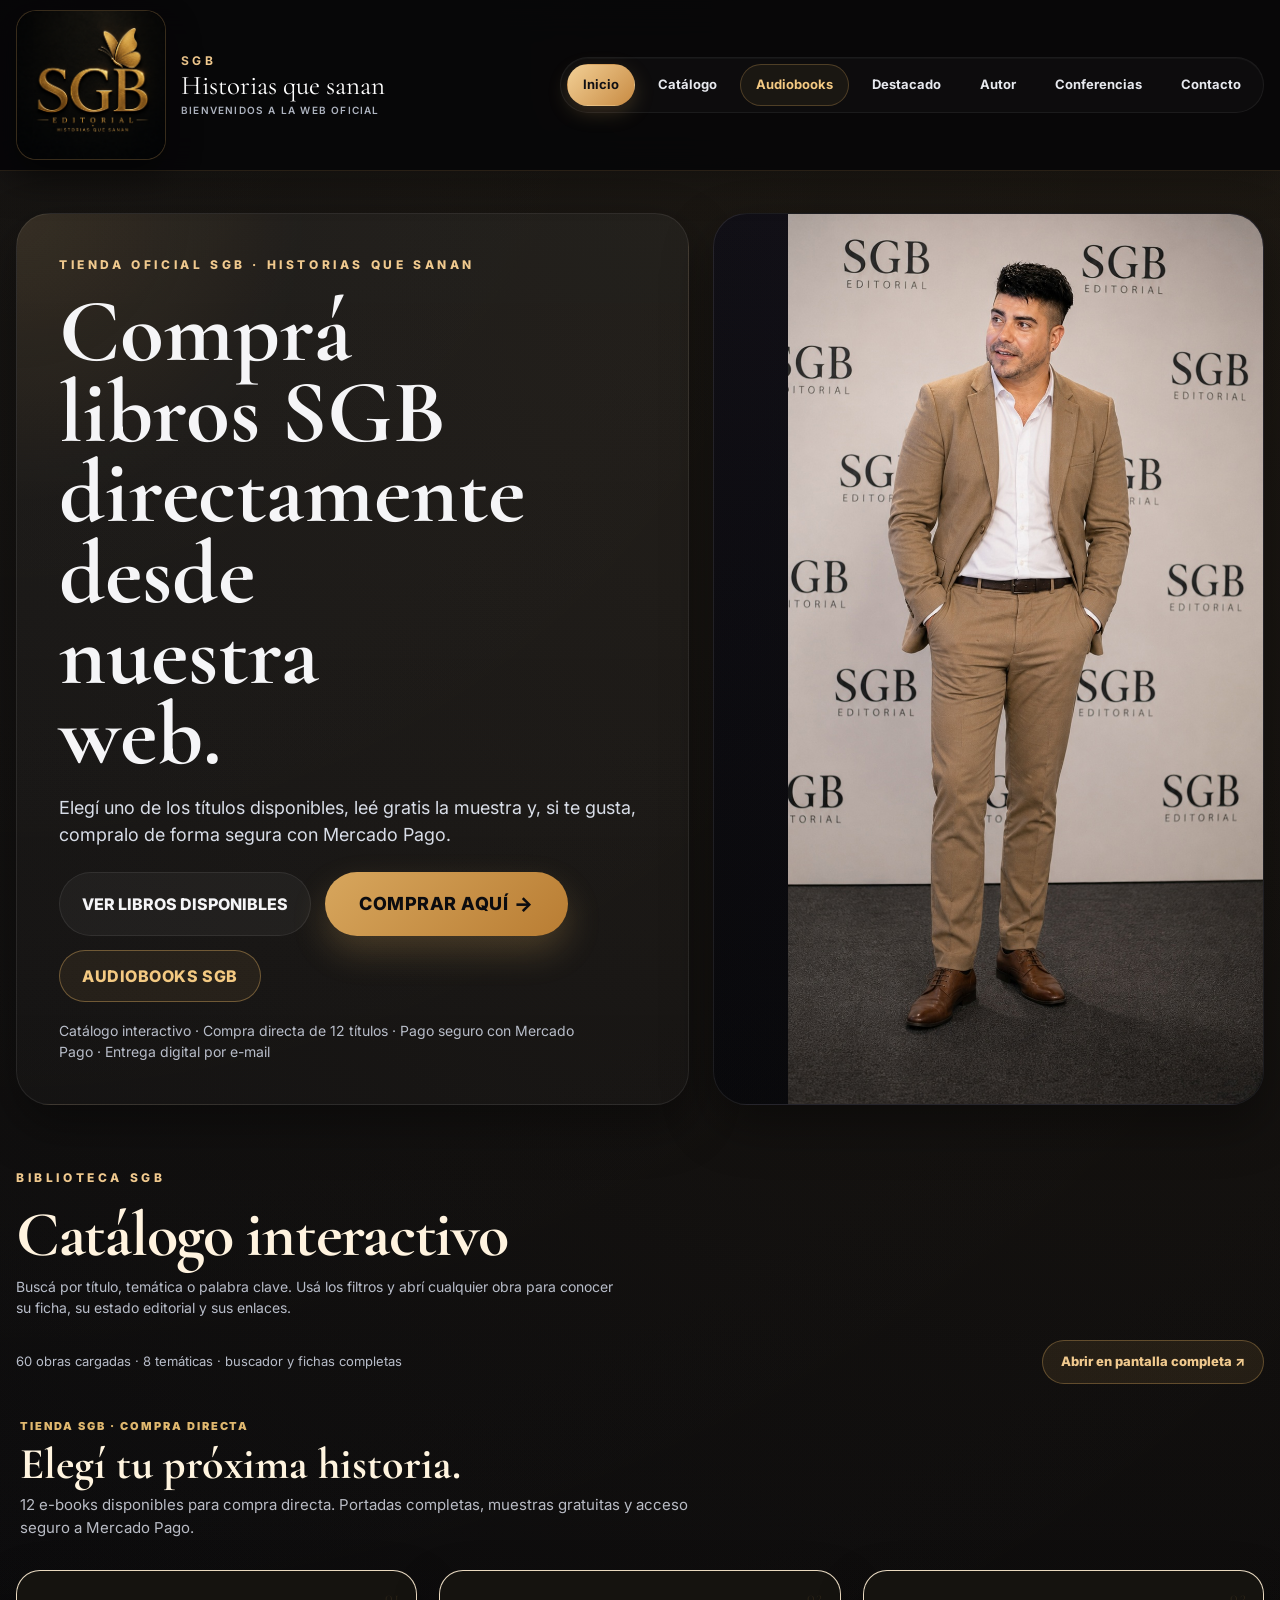
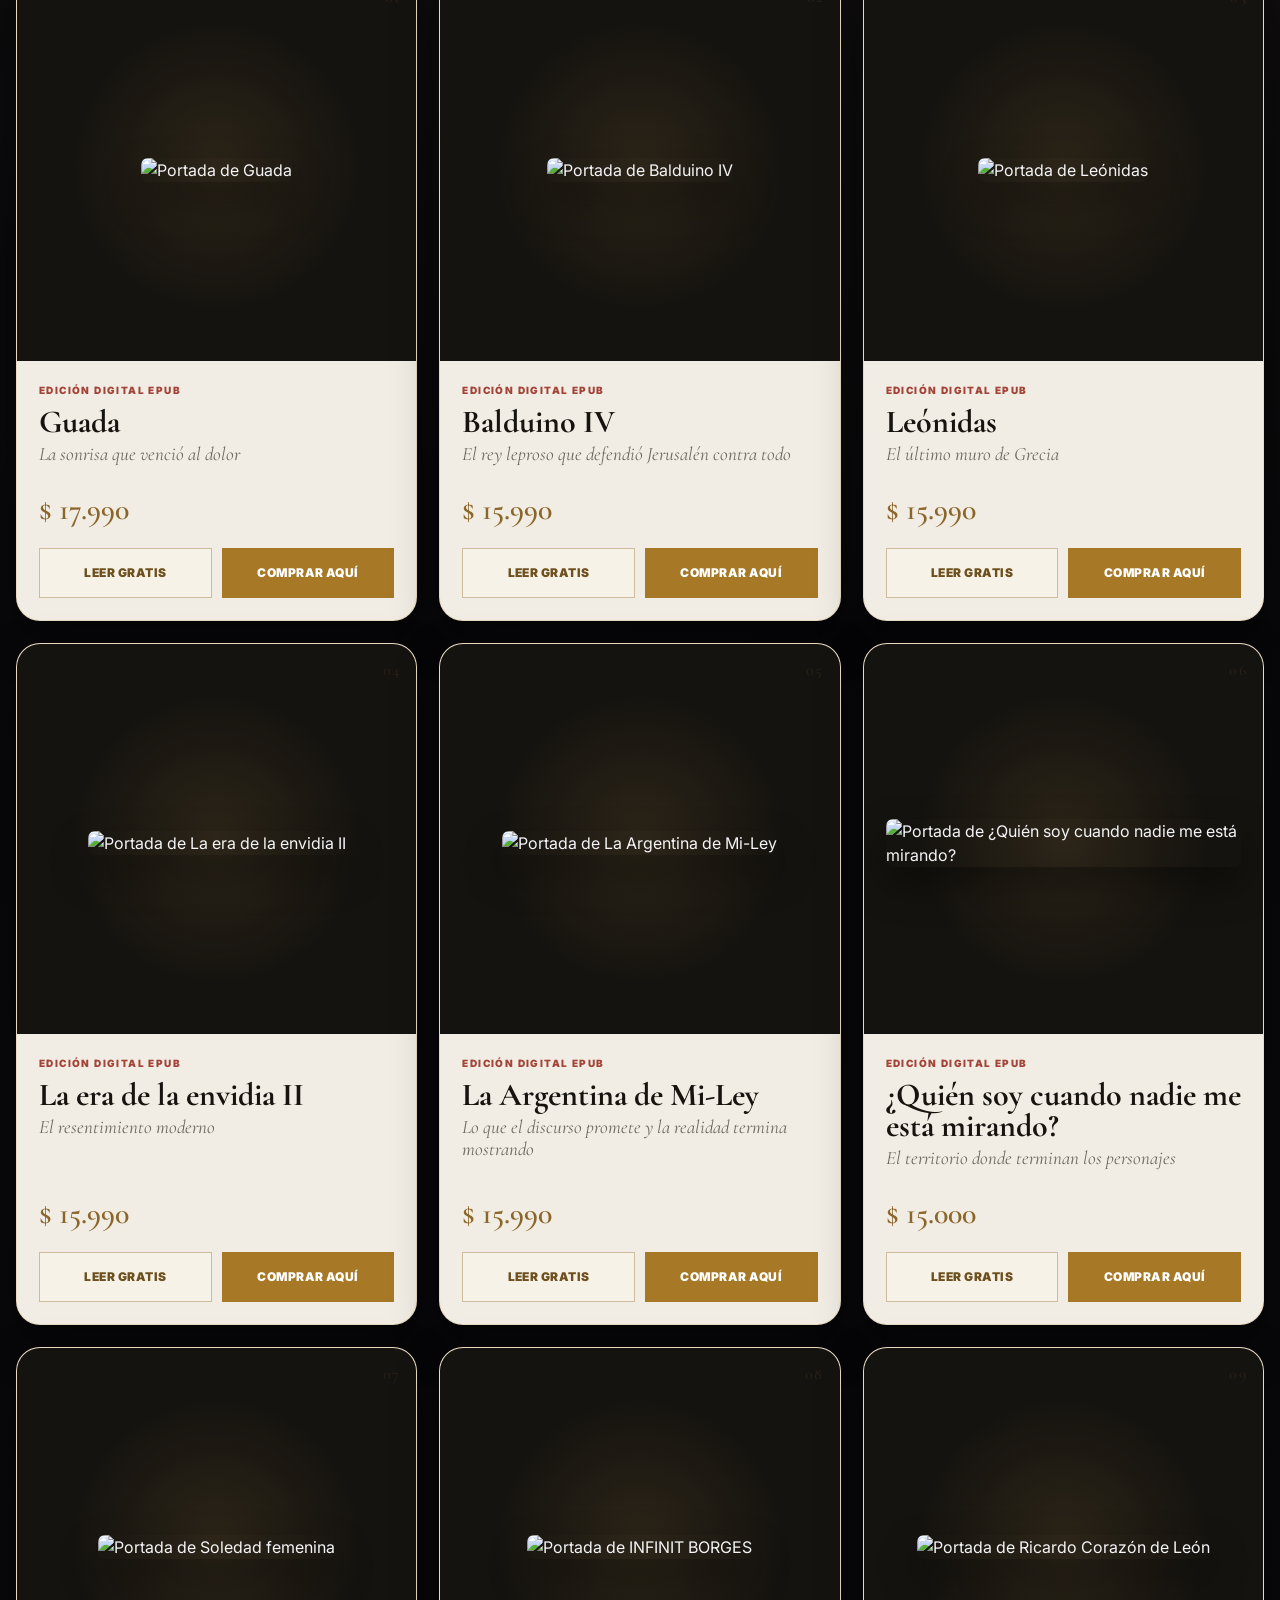
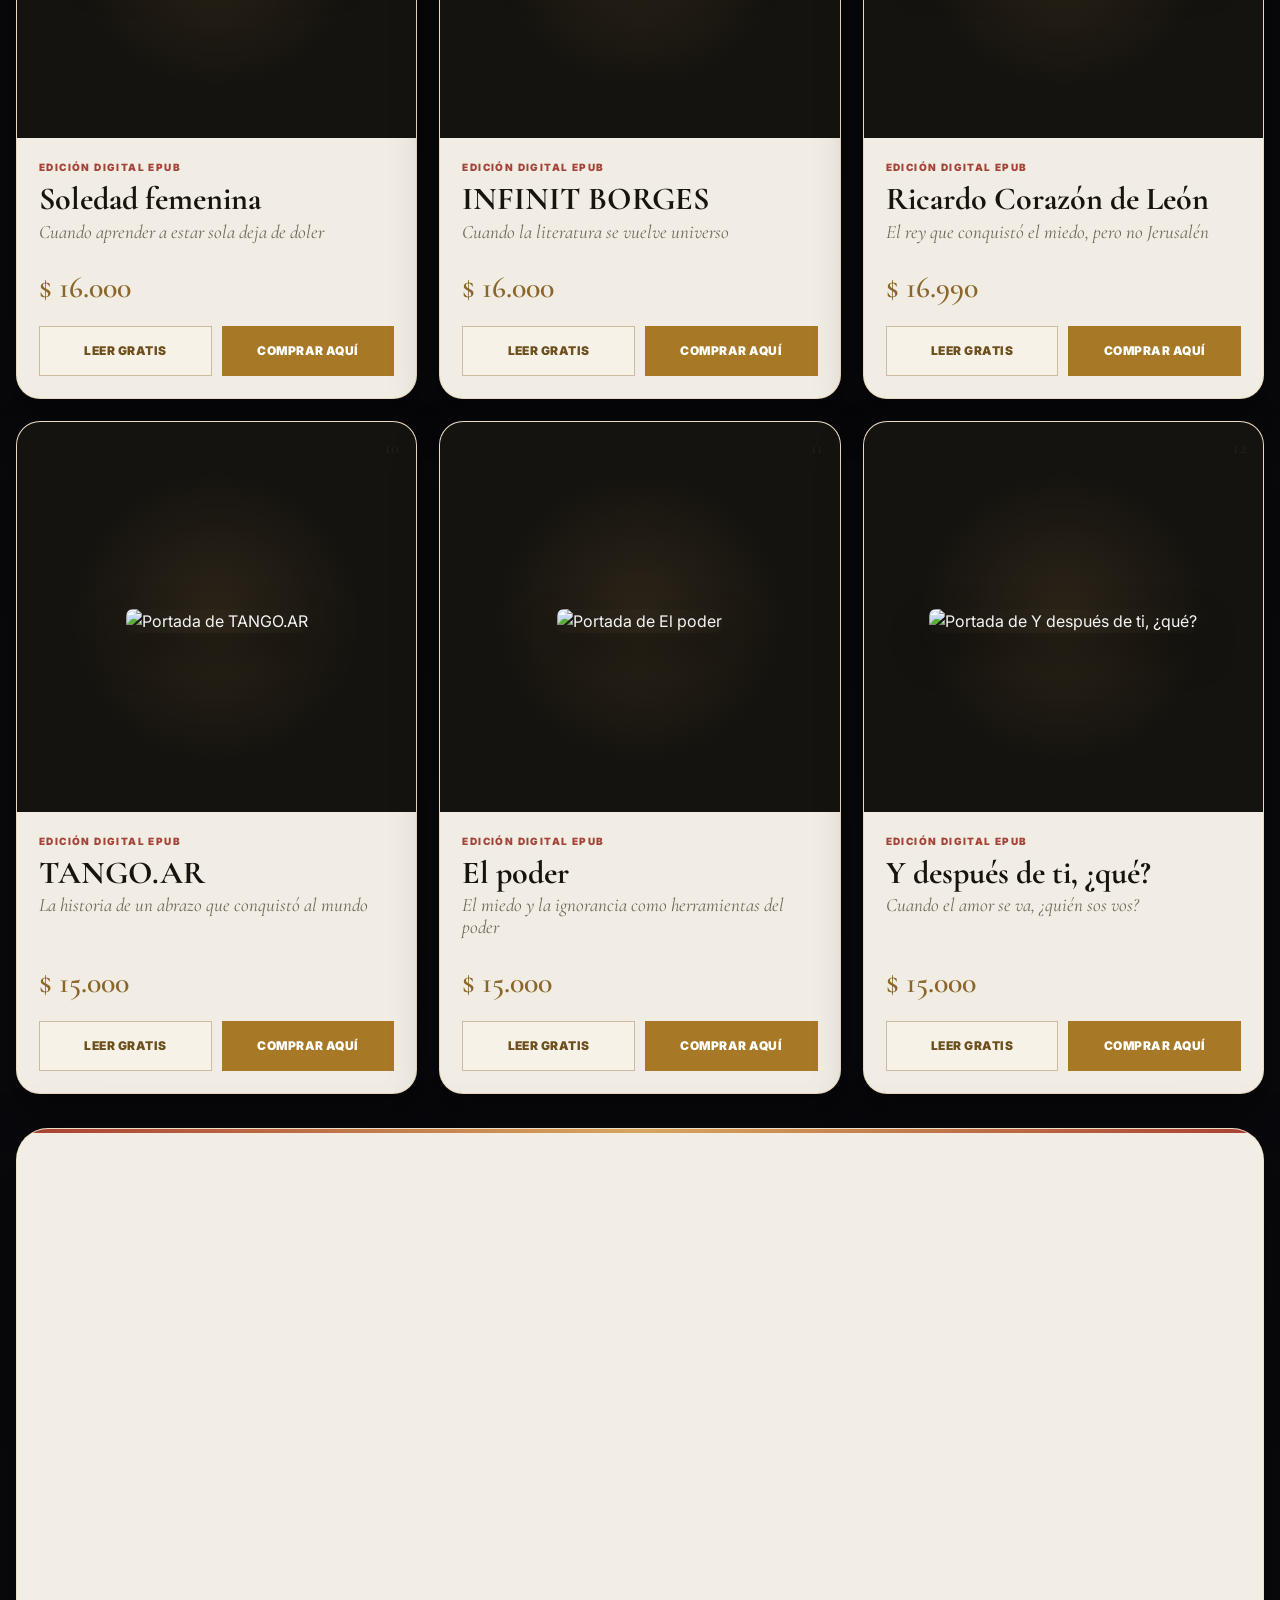
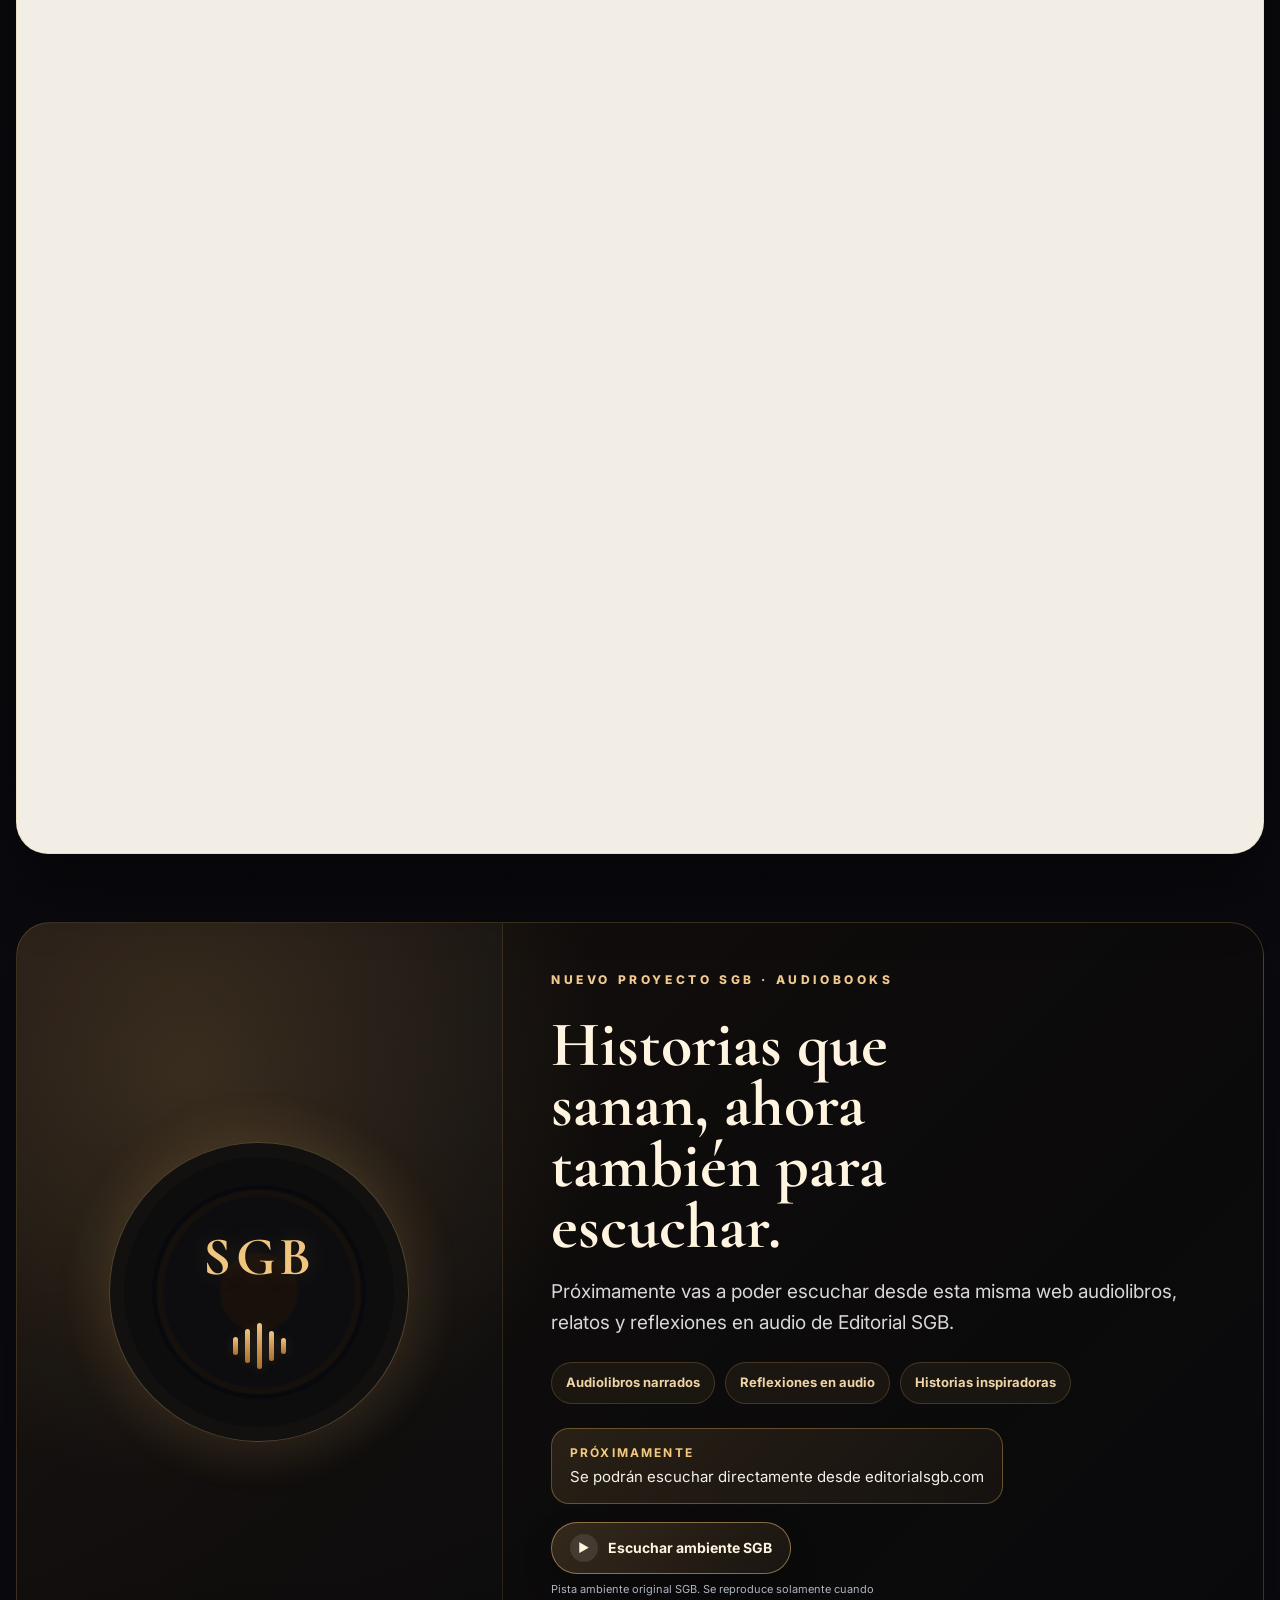
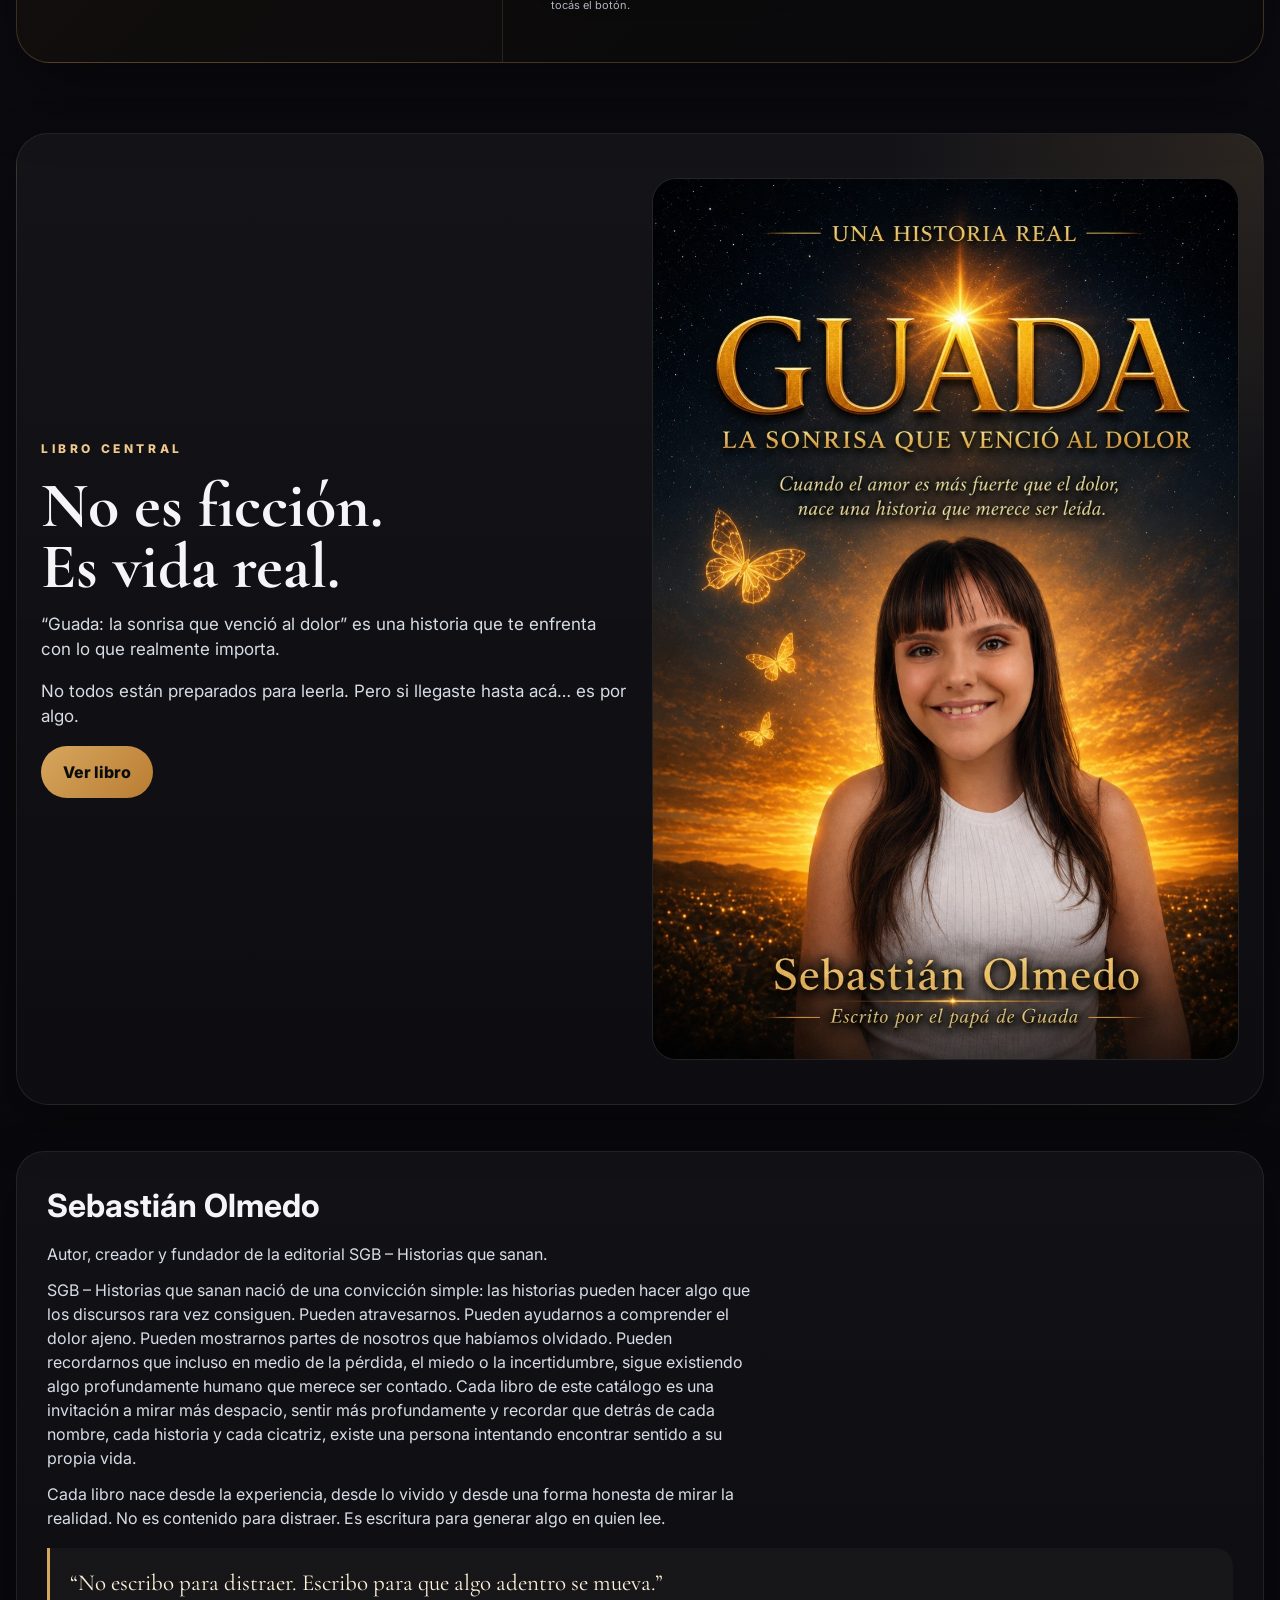
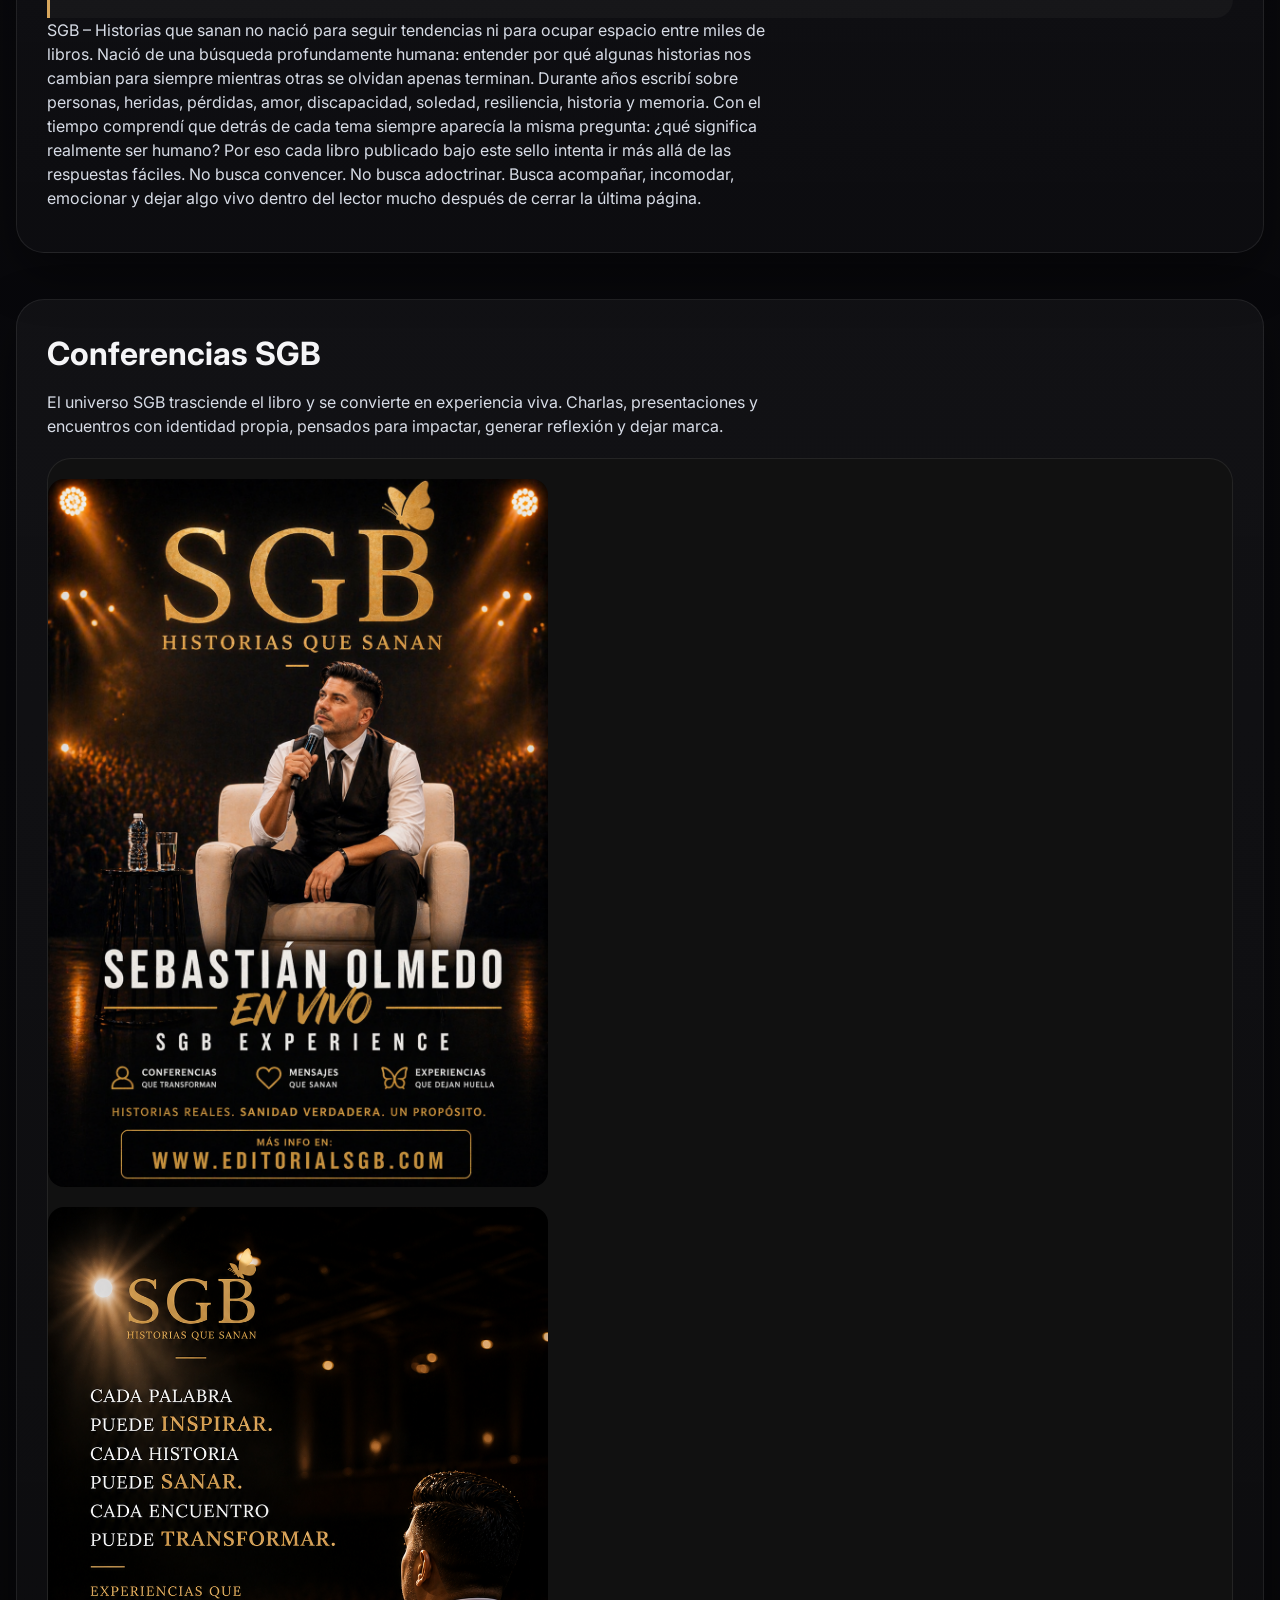
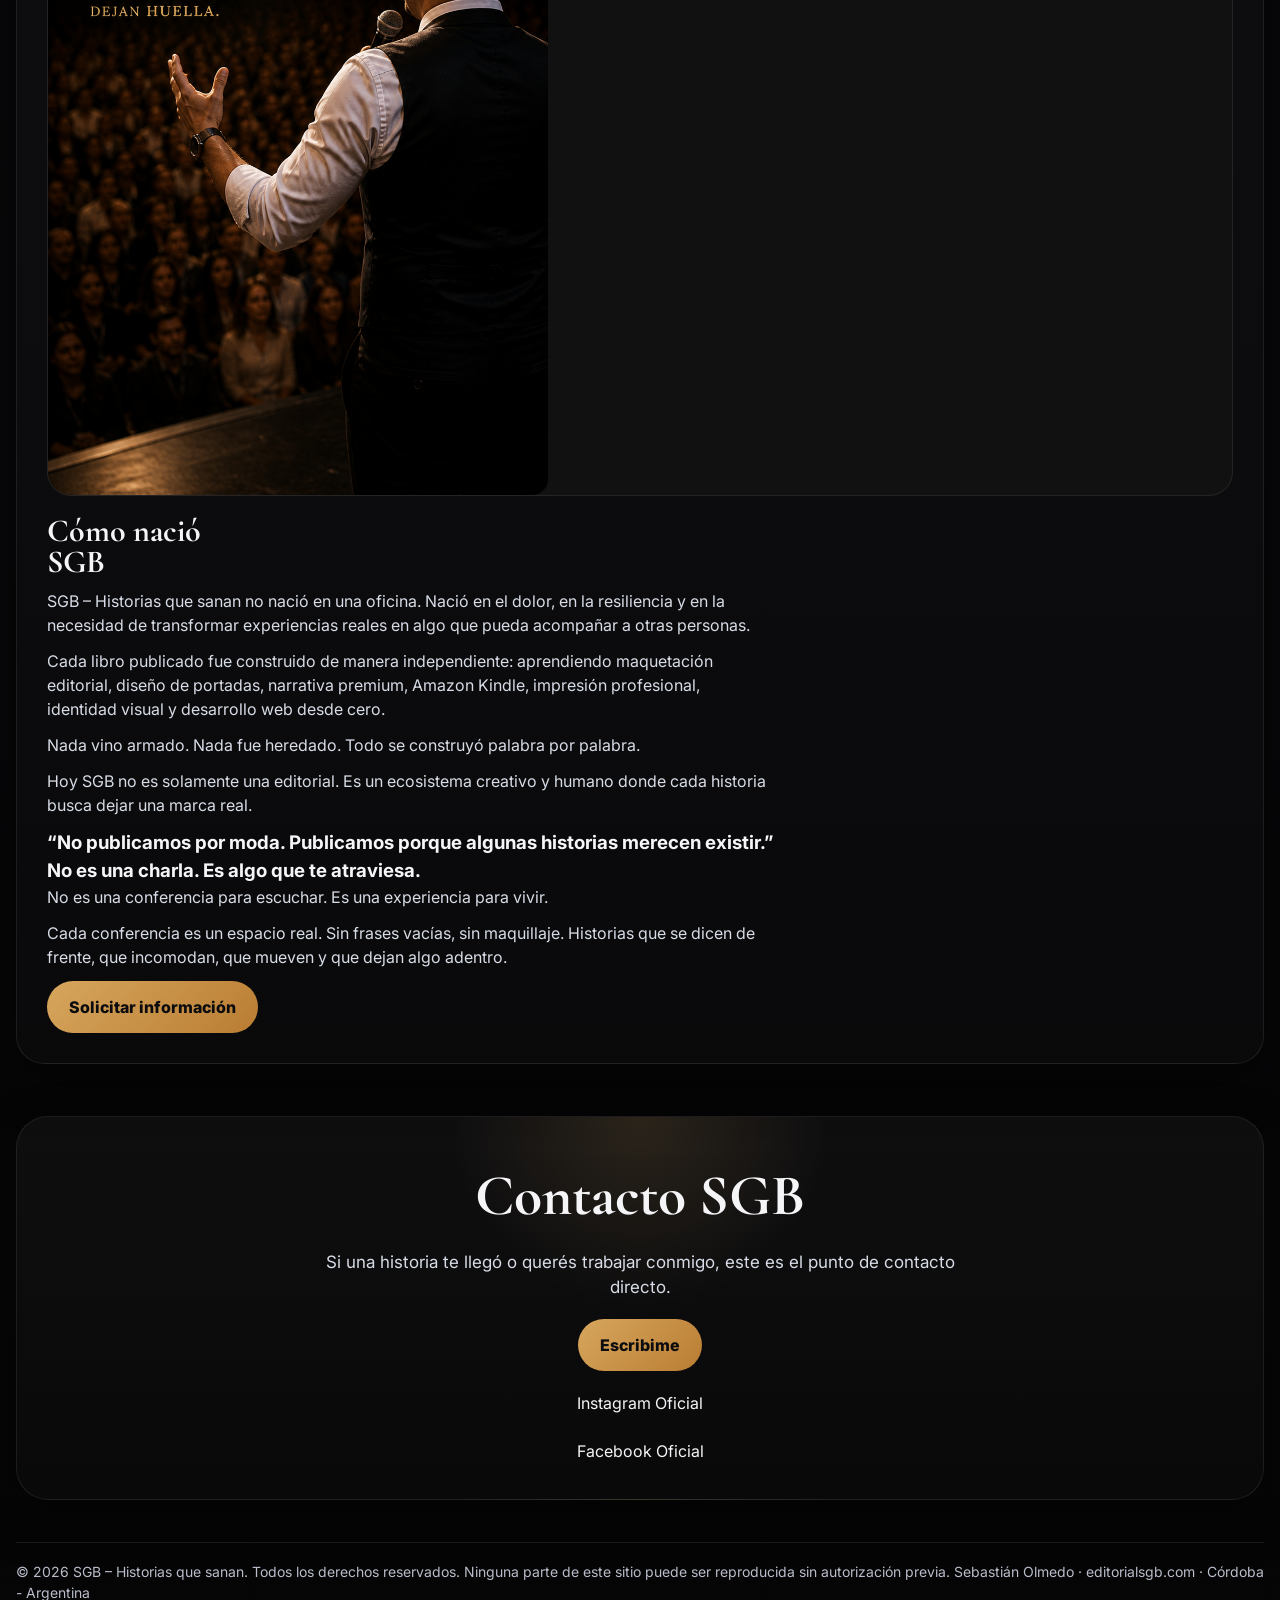
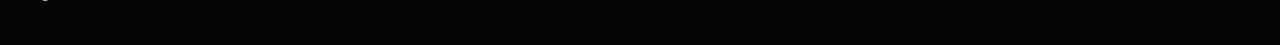
==== commit b80c508c: "Add files via upload" ====
--- a/index.html
+++ b/index.html
@@ -1640,6 +1640,172 @@
     }
 
   
+
+
+    /* =========================================================
+       SGB · TIENDA DIRECTA TAMBIÉN EN ESCRITORIO
+       Las mismas 12 tarjetas nativas del celular aparecen primero
+       en PC/tablet; la biblioteca completa de 60 obras queda debajo.
+       ========================================================= */
+    @media (min-width:761px){
+      .mobile-shop{
+        display:grid !important;
+        grid-template-columns:repeat(3,minmax(0,1fr));
+        gap:22px;
+        width:100%;
+        margin:4px 0 34px;
+      }
+
+      .mobile-shop-intro{
+        grid-column:1 / -1;
+        padding:18px 4px 8px;
+      }
+
+      .mobile-shop-intro span{
+        display:block;
+        color:#e0b86f;
+        font-size:11px;
+        font-weight:900;
+        letter-spacing:.18em;
+        margin-bottom:8px;
+      }
+
+      .mobile-shop-intro h3{
+        margin:0 0 7px;
+        font-family:"Cormorant Garamond",serif;
+        font-size:44px;
+        line-height:1;
+        color:#fff4df;
+      }
+
+      .mobile-shop-intro p{
+        margin:0;
+        max-width:76ch;
+        color:#b9bcc5;
+        font-size:15px;
+        line-height:1.55;
+      }
+
+      .mobile-shop-card{
+        position:relative;
+        display:flex;
+        flex-direction:column;
+        overflow:hidden;
+        min-width:0;
+        border-radius:24px;
+        border:1px solid rgba(215,166,93,.28);
+        background:#f1ede4;
+        box-shadow:0 20px 46px rgba(0,0,0,.34);
+      }
+
+      .mobile-shop-number{
+        position:absolute;
+        top:14px;
+        right:16px;
+        z-index:2;
+        color:rgba(96,76,44,.28);
+        font-family:"Cormorant Garamond",serif;
+        font-size:16px;
+        letter-spacing:.08em;
+      }
+
+      .mobile-cover-wrap{
+        display:flex;
+        align-items:center;
+        justify-content:center;
+        min-height:390px;
+        padding:24px 22px 16px;
+        background:radial-gradient(circle at center, rgba(215,166,93,.12), transparent 52%),#15130f;
+      }
+
+      .mobile-cover-wrap img{
+        display:block;
+        width:auto;
+        max-width:100%;
+        height:auto;
+        max-height:350px;
+        object-fit:contain !important;
+        object-position:center center !important;
+        border-radius:7px;
+        box-shadow:0 18px 38px rgba(0,0,0,.38);
+      }
+
+      .mobile-shop-copy{
+        display:flex;
+        flex-direction:column;
+        flex:1;
+        padding:22px;
+        color:#17140f;
+      }
+
+      .mobile-shop-copy small{
+        color:#a44338;
+        font-size:10px;
+        font-weight:900;
+        letter-spacing:.14em;
+      }
+
+      .mobile-shop-copy h3{
+        margin:8px 0 6px;
+        font-family:"Cormorant Garamond",serif;
+        font-size:32px;
+        line-height:.98;
+        color:#17140f;
+      }
+
+      .mobile-shop-copy p{
+        margin:0 0 14px;
+        color:#6f685f;
+        font-family:"Cormorant Garamond",serif;
+        font-style:italic;
+        font-size:19px;
+        line-height:1.15;
+      }
+
+      .mobile-shop-copy > strong{
+        display:block;
+        margin:auto 0 16px;
+        padding-top:8px;
+        color:#8b662a;
+        font-family:"Cormorant Garamond",serif;
+        font-size:30px;
+        font-weight:600;
+      }
+
+      .mobile-shop-actions{
+        display:grid;
+        grid-template-columns:1fr 1fr;
+        gap:10px;
+      }
+
+      .mobile-shop-actions a{
+        min-height:50px;
+        display:flex;
+        align-items:center;
+        justify-content:center;
+        padding:8px 10px;
+        border:1px solid rgba(139,102,42,.40);
+        background:#f7f2e8;
+        color:#6d501d;
+        font-size:12px;
+        font-weight:900;
+        letter-spacing:.04em;
+        text-align:center;
+      }
+
+      .mobile-shop-actions a.buy{
+        background:#a77927;
+        color:#fff;
+        border-color:#a77927;
+      }
+    }
+
+    @media (min-width:761px) and (max-width:1100px){
+      .mobile-shop{
+        grid-template-columns:repeat(2,minmax(0,1fr));
+      }
+    }
+
     /* =========================================================
        SGB · CATÁLOGO COMPLETO REINTEGRADO EN CELULAR
        Mantiene la tienda móvil de 12 títulos y vuelve a incluir
@@ -1776,8 +1942,8 @@
           <div class="hero-actions">
             <a class="btn btn-secondary" href="#catalogo" aria-label="Ver el catálogo interactivo de Editorial SGB">VER LIBROS DISPONIBLES</a>
             <a class="btn btn-primary btn-buy"
-               href="https://catalogo-sgb-privado.budas4114.chatgpt.site/#catalogo"
-               aria-label="Comprar los e-books disponibles directamente en Editorial SGB">COMPRAR AQUÍ</a>
+               href="#tienda-directa"
+               aria-label="Ir a los e-books disponibles para compra directa en Editorial SGB">COMPRAR AQUÍ</a>
             <a class="btn btn-audio" href="#audiobooks" aria-label="Ir a la sección Audiobooks SGB">AUDIOBOOKS SGB</a>
           </div>
 
@@ -1818,21 +1984,11 @@
           </a>
         </div>
 
-        <div class="catalog-embed" role="region" aria-label="Catálogo interactivo de Editorial SGB">
-          <iframe
-            class="catalog-frame"
-            src="https://catalogo-sgb-privado.budas4114.chatgpt.site/#catalogo"
-            title="Catálogo interactivo de Editorial SGB"
-            loading="eager"
-            referrerpolicy="strict-origin-when-cross-origin"
-          ></iframe>
-        </div>
-
-        <div class="mobile-shop" aria-label="Tienda móvil Editorial SGB">
+        <div class="mobile-shop" id="tienda-directa" aria-label="Tienda directa Editorial SGB">
           <div class="mobile-shop-intro">
-            <span>TIENDA SGB · VERSIÓN MÓVIL</span>
+            <span>TIENDA SGB · COMPRA DIRECTA</span>
             <h3>Elegí tu próxima historia.</h3>
-            <p>En celular, cada portada se muestra completa y sin recortes.</p>
+            <p>12 e-books disponibles para compra directa. Portadas completas, muestras gratuitas y acceso seguro a Mercado Pago.</p>
           </div>
           
           <article class="mobile-shop-card">
@@ -2087,6 +2243,17 @@
               </div>
             </div>
           </article>
+        </div>
+
+
+        <div class="catalog-embed" role="region" aria-label="Catálogo interactivo de Editorial SGB">
+          <iframe
+            class="catalog-frame"
+            src="https://catalogo-sgb-privado.budas4114.chatgpt.site/#catalogo"
+            title="Catálogo interactivo de Editorial SGB"
+            loading="eager"
+            referrerpolicy="strict-origin-when-cross-origin"
+          ></iframe>
         </div>
 
         <div class="catalog-mobile-integrated" aria-label="Biblioteca completa SGB integrada">
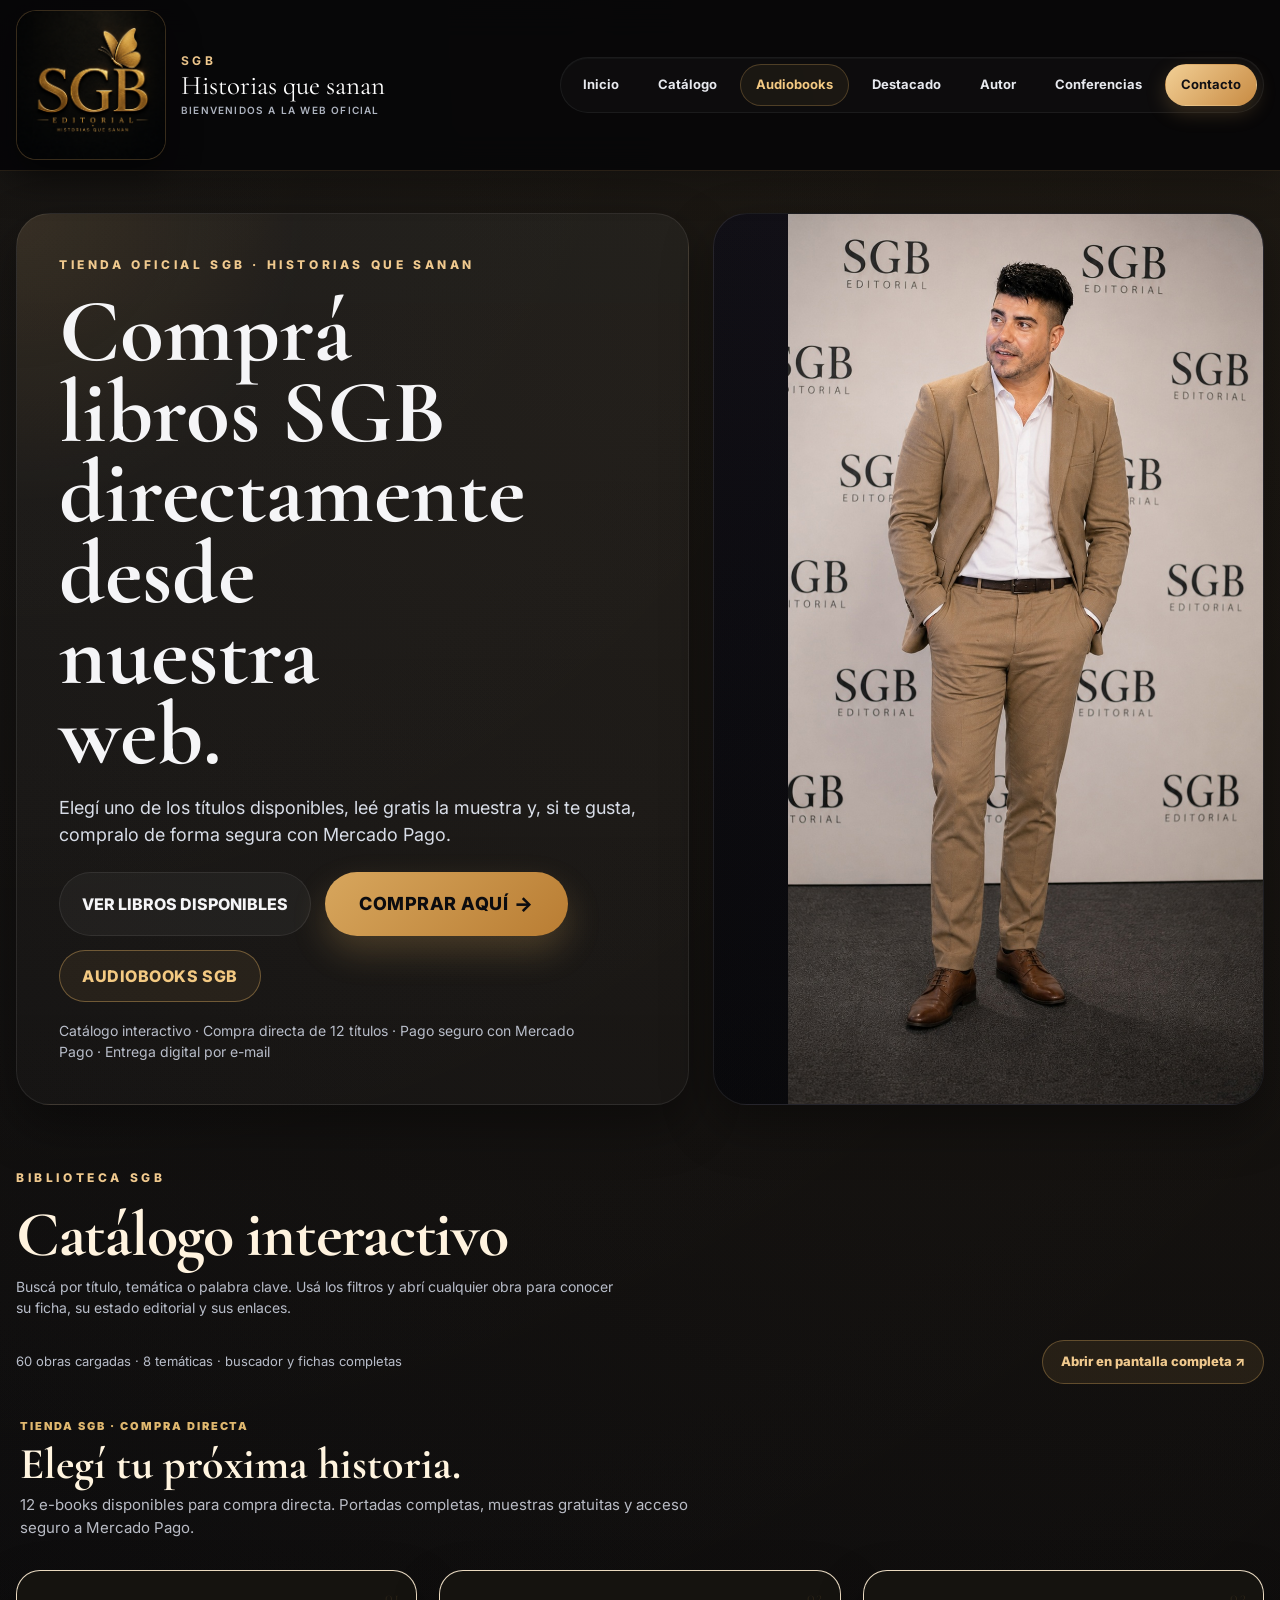
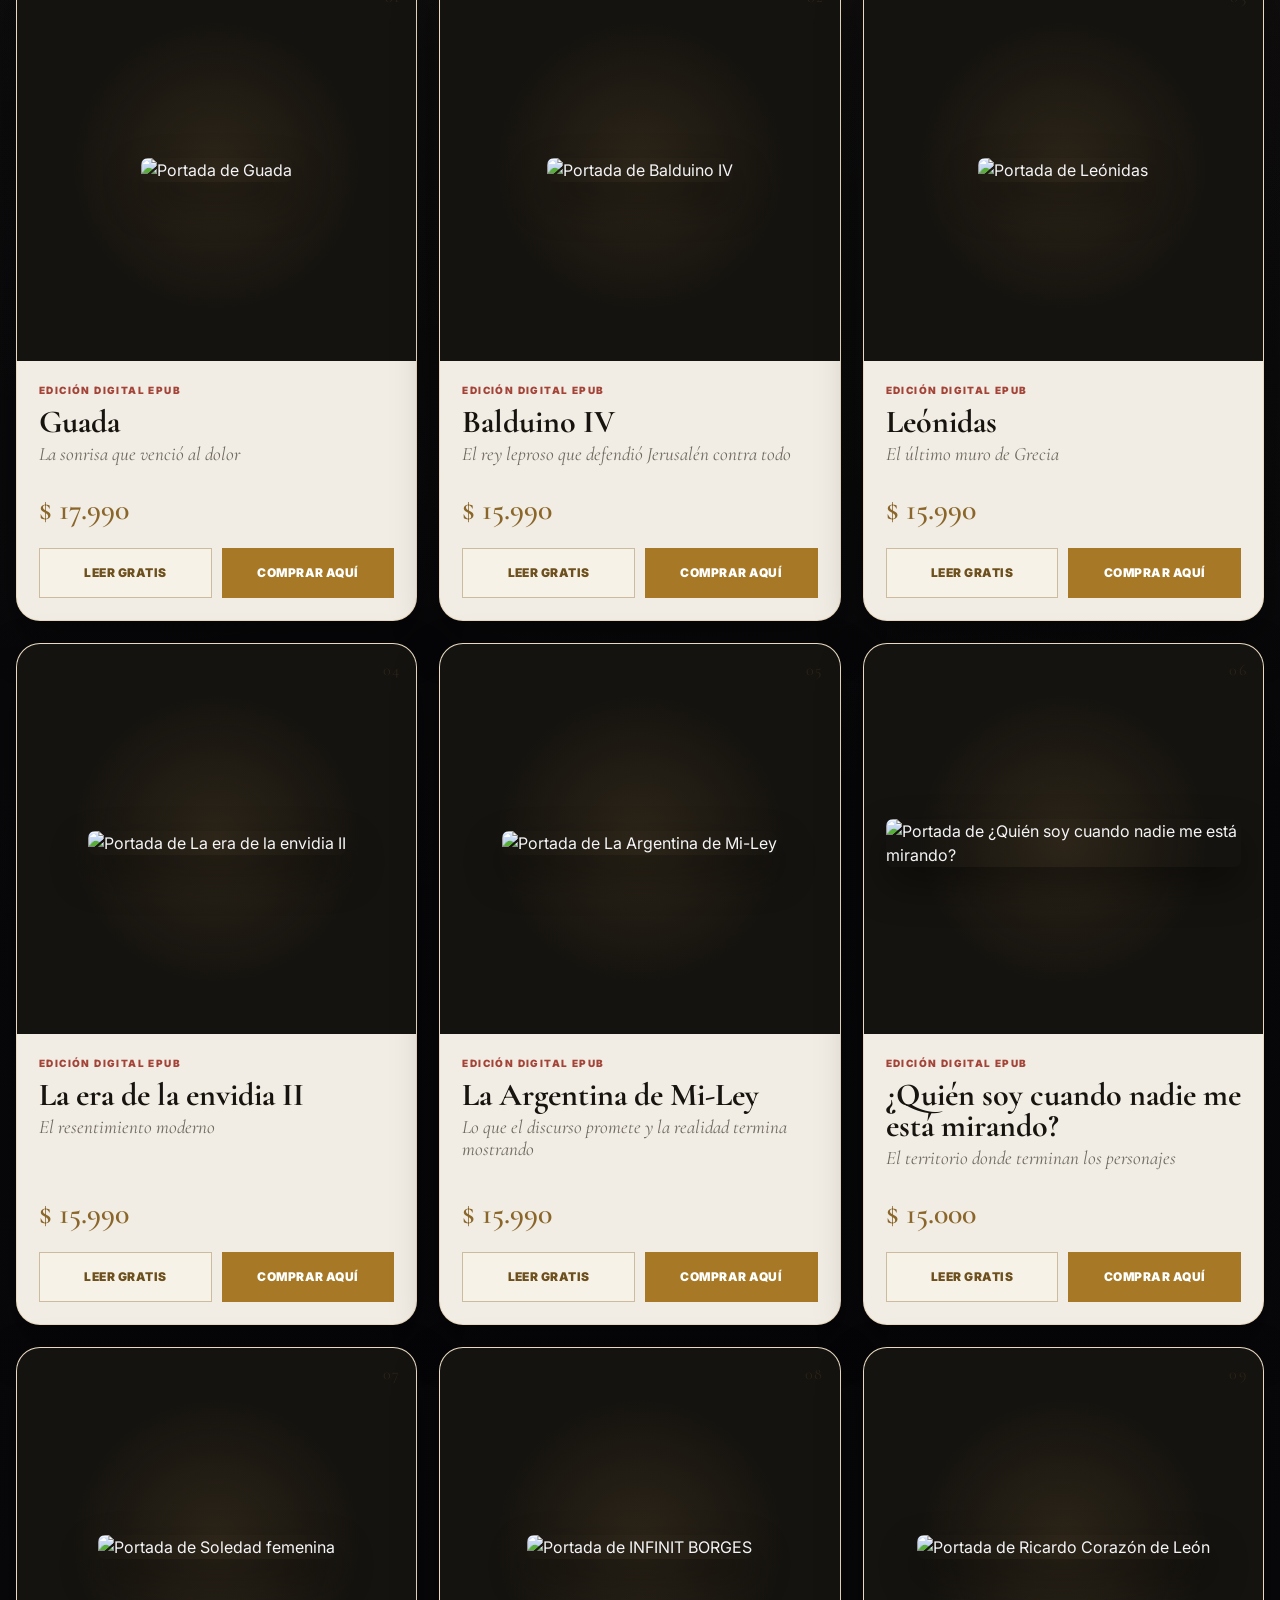
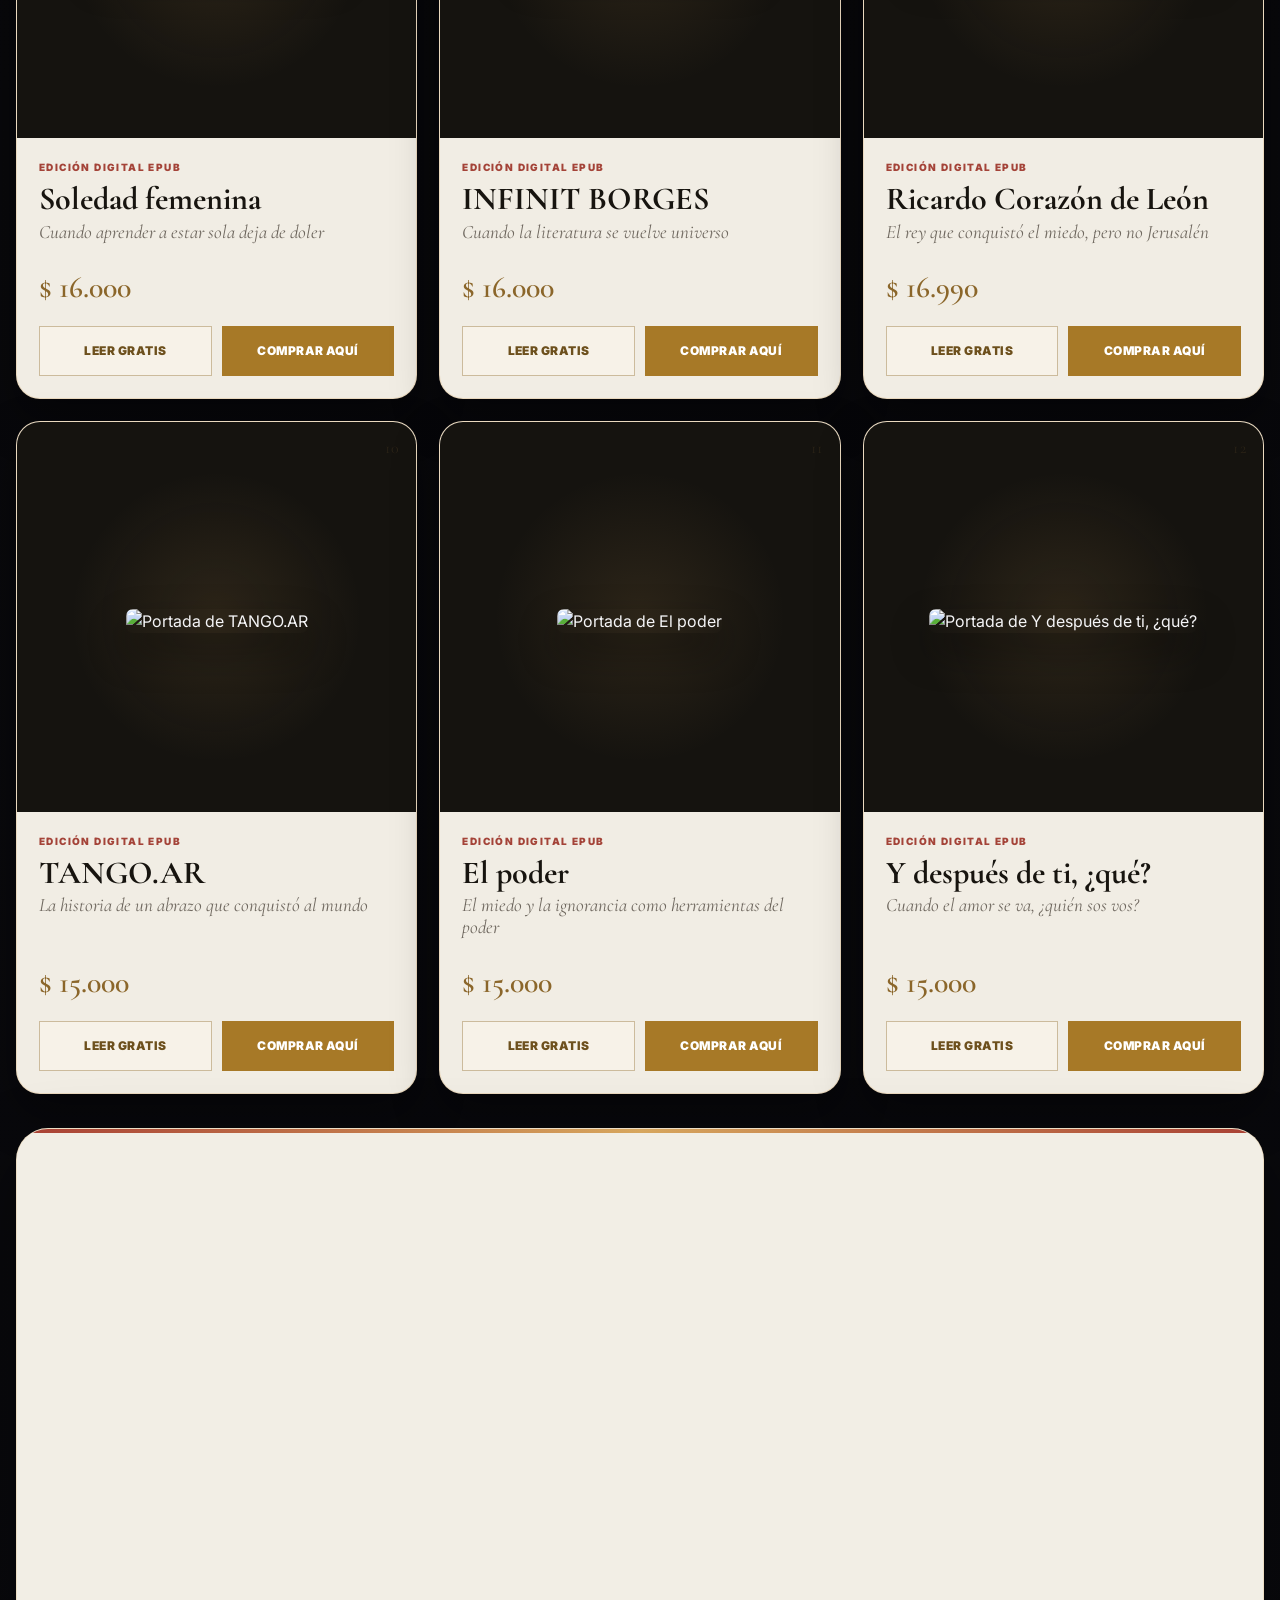
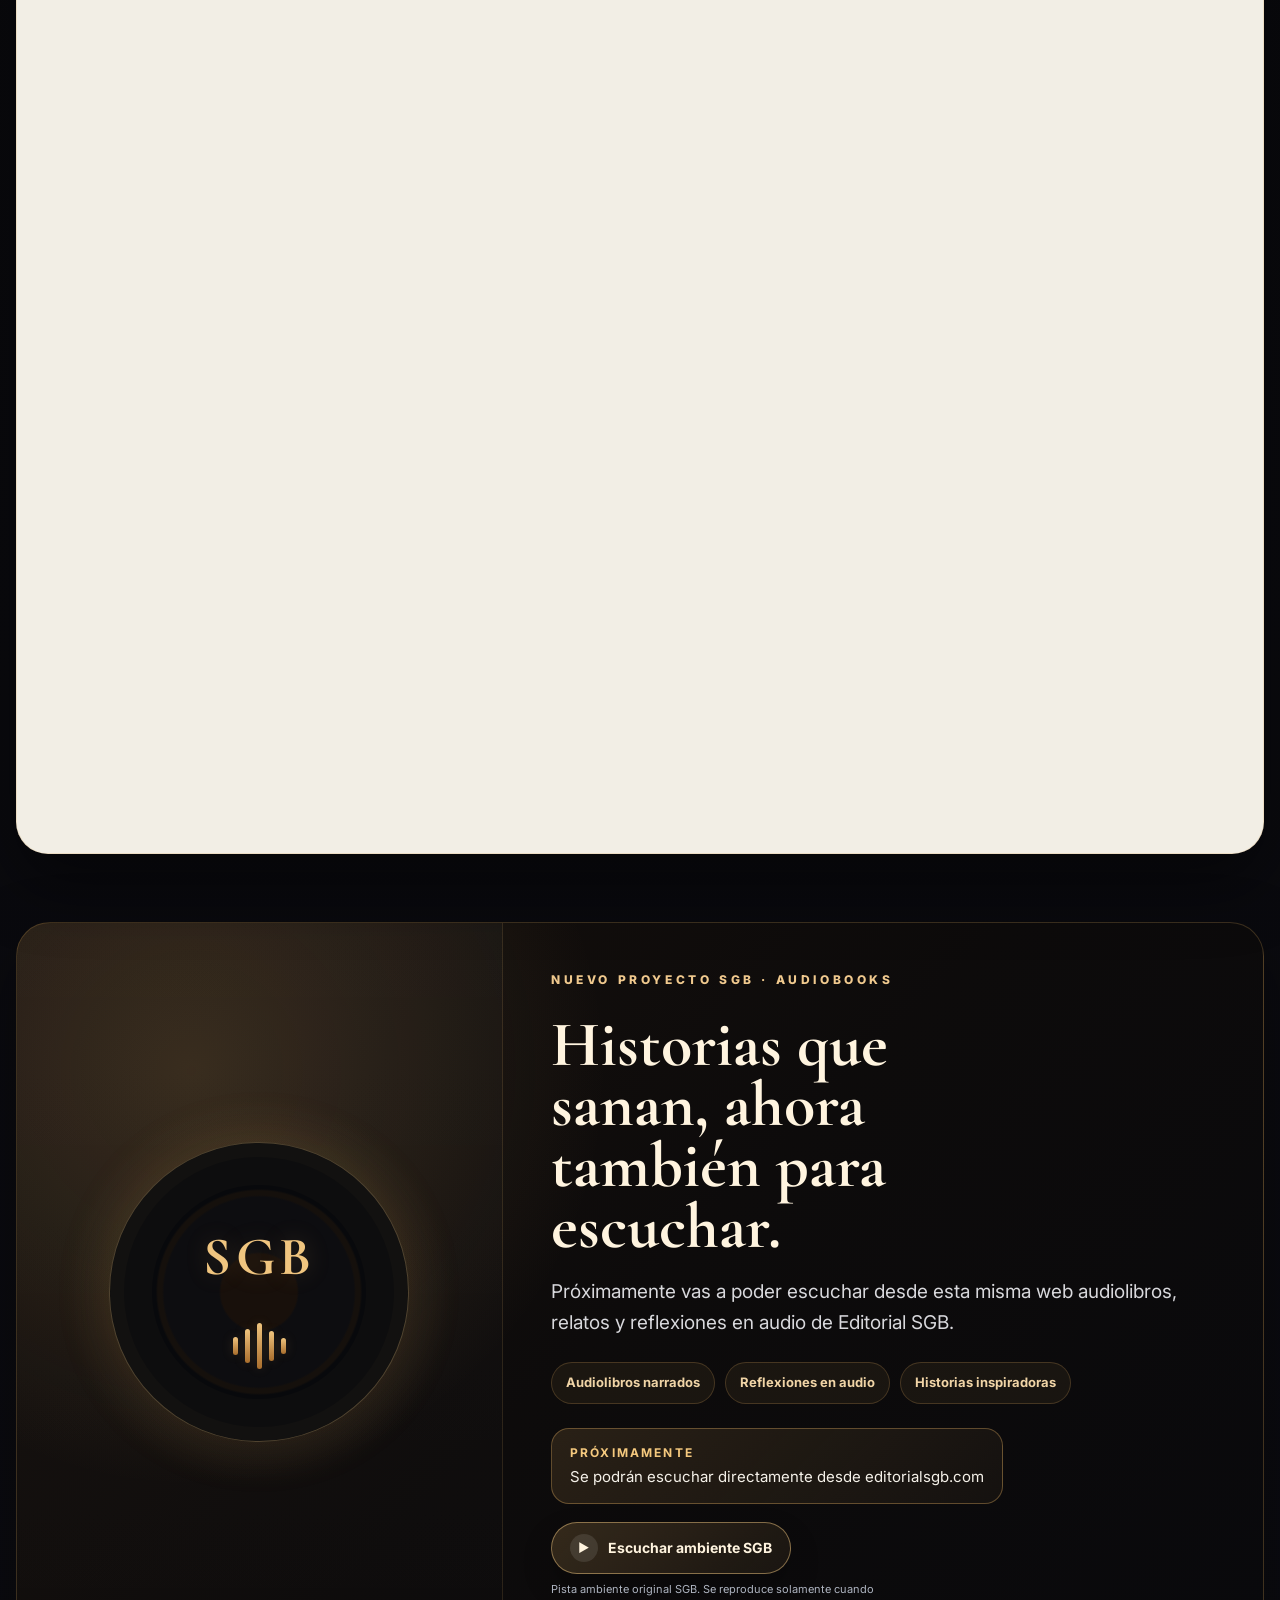
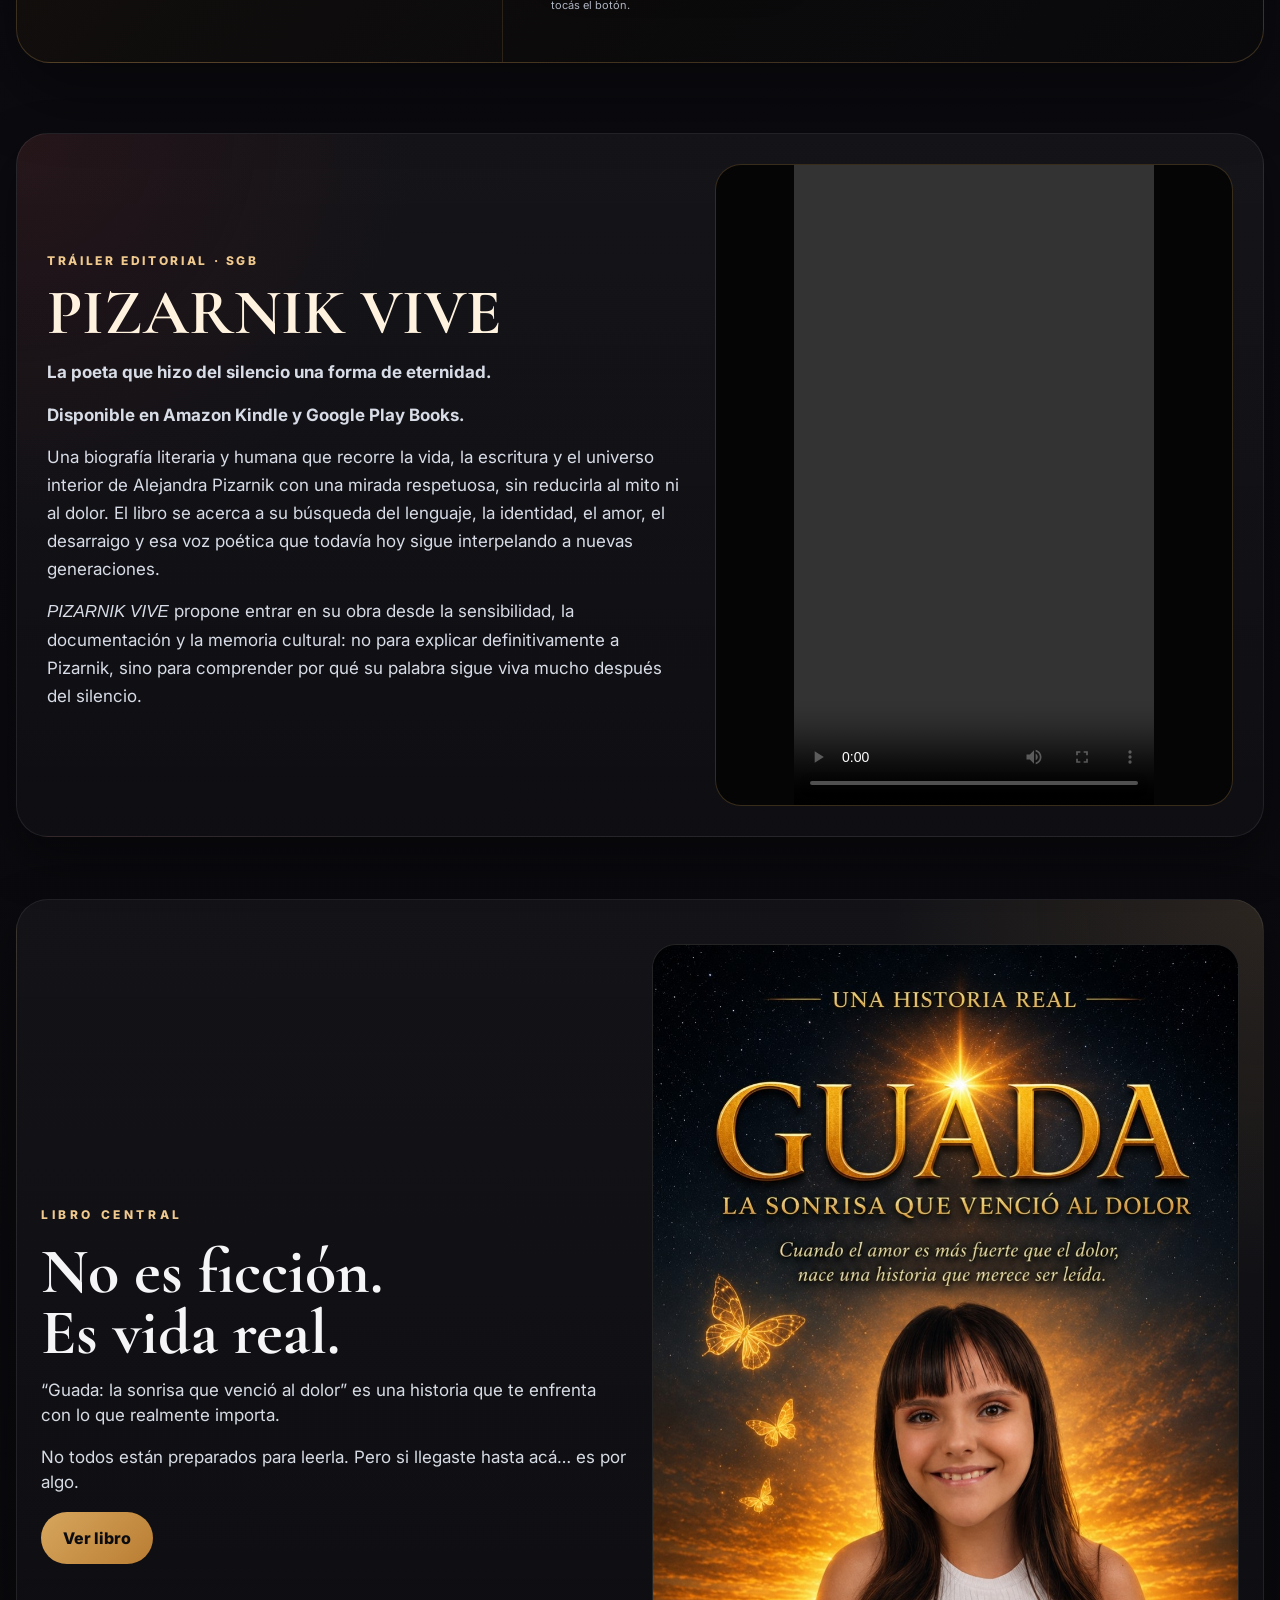
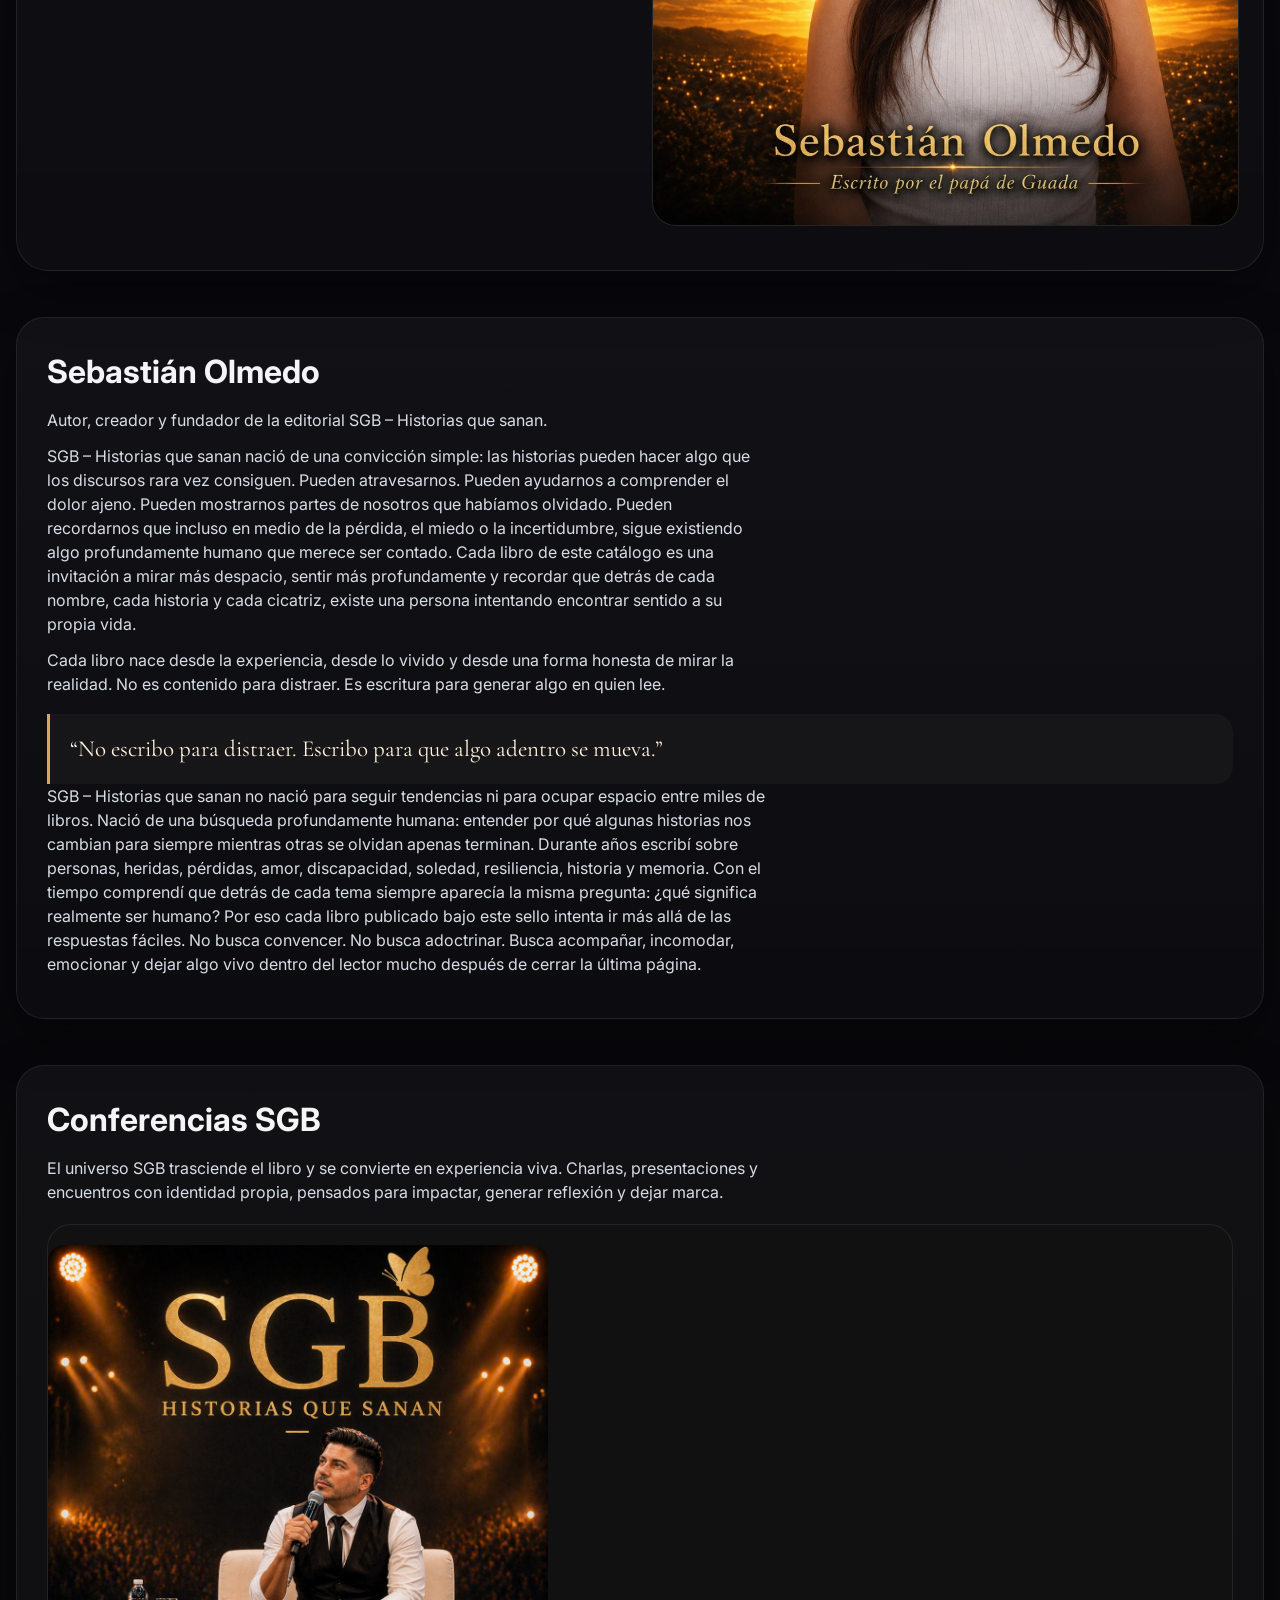
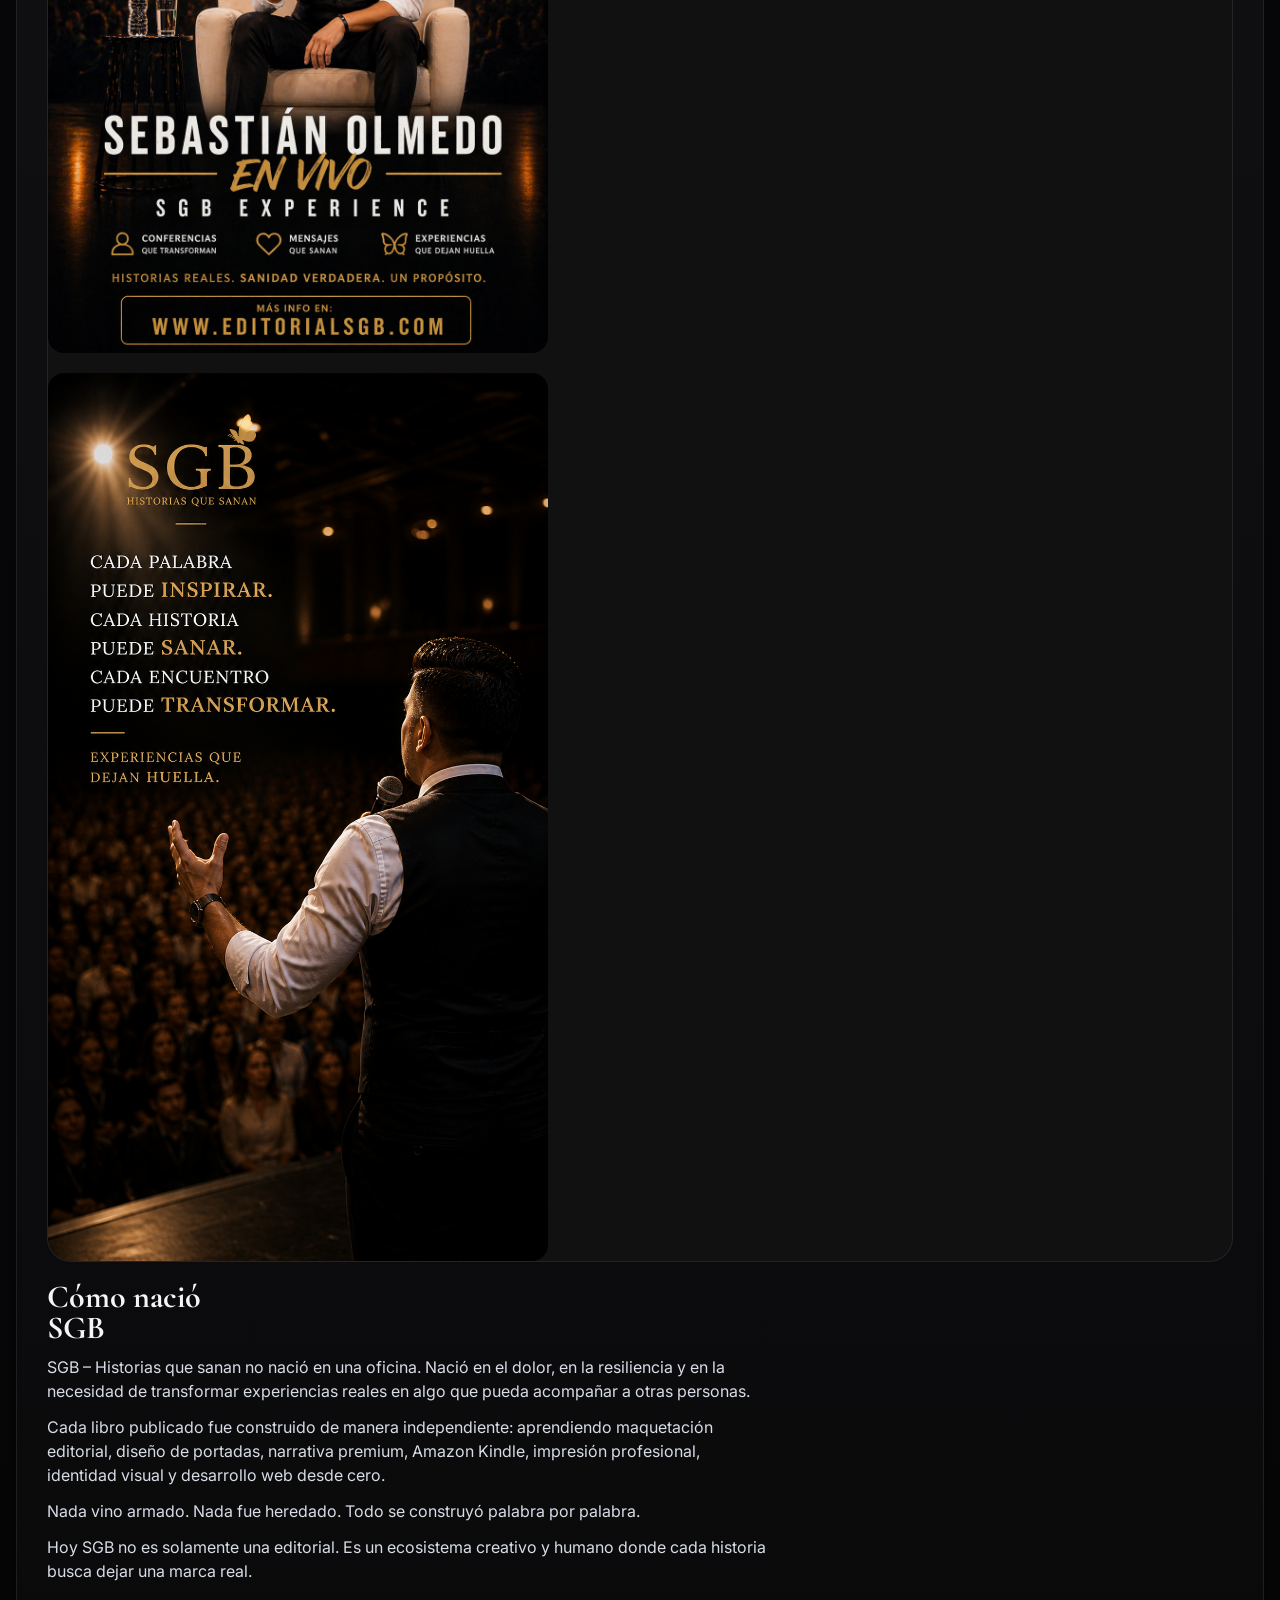
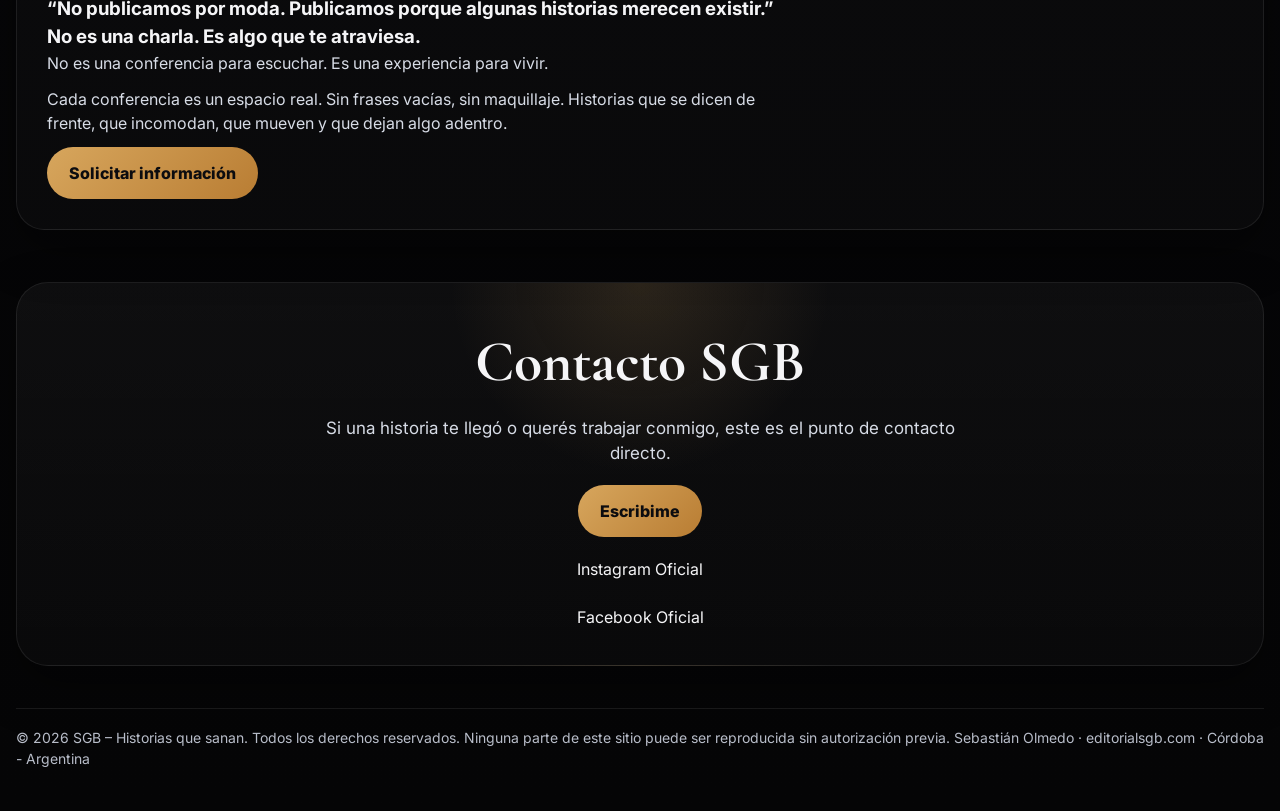
==== commit 2840a7bd: "Add files via upload" ====
--- a/index.html
+++ b/index.html
@@ -1872,6 +1872,74 @@
         border:0;
         background:#0c0a09;
       }
+    }
+
+  
+
+    /* Tráiler editorial PIZARNIK VIVE */
+    .trailer-section{
+      padding:44px 0 18px;
+    }
+    .trailer-box{
+      display:grid;
+      grid-template-columns:minmax(0,1.1fr) minmax(300px,.9fr);
+      gap:34px;
+      align-items:center;
+      border:1px solid var(--line);
+      border-radius:32px;
+      padding:30px;
+      background:
+        radial-gradient(circle at left top, rgba(145,34,34,.14), transparent 28%),
+        linear-gradient(180deg, rgba(255,255,255,.04), rgba(255,255,255,.02));
+      box-shadow:var(--shadow);
+    }
+    .trailer-copy h2{
+      font-family:"Cormorant Garamond",serif;
+      font-size:clamp(42px,5vw,68px);
+      line-height:.92;
+      margin-bottom:16px;
+      color:#fff3df;
+    }
+    .trailer-copy p{
+      color:#d7dce6;
+      font-size:17px;
+      line-height:1.65;
+      margin-bottom:14px;
+      max-width:64ch;
+    }
+    .trailer-kicker{
+      display:inline-flex;
+      align-items:center;
+      gap:8px;
+      margin-bottom:14px;
+      color:var(--gold-soft);
+      font-size:12px;
+      font-weight:800;
+      letter-spacing:.22em;
+      text-transform:uppercase;
+    }
+    .trailer-video-wrap{
+      display:flex;
+      justify-content:center;
+      align-items:center;
+      min-height:540px;
+      border-radius:26px;
+      overflow:hidden;
+      background:#050506;
+      border:1px solid rgba(215,166,93,.24);
+    }
+    .trailer-video{
+      display:block;
+      width:min(100%, 360px);
+      max-height:640px;
+      aspect-ratio:9/16;
+      object-fit:contain;
+      background:#000;
+    }
+    @media (max-width: 900px){
+      .trailer-box{grid-template-columns:1fr;padding:22px;}
+      .trailer-video-wrap{min-height:0;padding:14px;}
+      .trailer-video{width:min(100%, 420px);max-height:none;}
     }
 
   </style>
@@ -2332,6 +2400,33 @@
       </div>
     </section>
 
+
+
+    <section class="trailer-section" id="trailer-pizarnik">
+      <div class="container">
+        <div class="trailer-box">
+          <div class="trailer-copy">
+            <div class="trailer-kicker">Tráiler editorial · SGB</div>
+            <h2>PIZARNIK VIVE</h2>
+            <p><strong>La poeta que hizo del silencio una forma de eternidad.</strong></p>
+            <p><strong>Disponible en Amazon Kindle y Google Play Books.</strong></p>
+            <p>
+              Una biografía literaria y humana que recorre la vida, la escritura y el universo interior de Alejandra Pizarnik con una mirada respetuosa, sin reducirla al mito ni al dolor. El libro se acerca a su búsqueda del lenguaje, la identidad, el amor, el desarraigo y esa voz poética que todavía hoy sigue interpelando a nuevas generaciones.
+            </p>
+            <p>
+              <em>PIZARNIK VIVE</em> propone entrar en su obra desde la sensibilidad, la documentación y la memoria cultural: no para explicar definitivamente a Pizarnik, sino para comprender por qué su palabra sigue viva mucho después del silencio.
+            </p>
+          </div>
+          <div class="trailer-video-wrap">
+            <video class="trailer-video" controls playsinline preload="metadata" aria-label="Tráiler de PIZARNIK VIVE">
+              <source src="PIZARNIK_VIVE_TRAILER.mp4" type="video/mp4">
+              Tu navegador no puede reproducir este video.
+            </video>
+          </div>
+        </div>
+      </div>
+    </section>
+
     <section class="feature" id="destacado">
       <div class="container">
         <div class="feature-box">
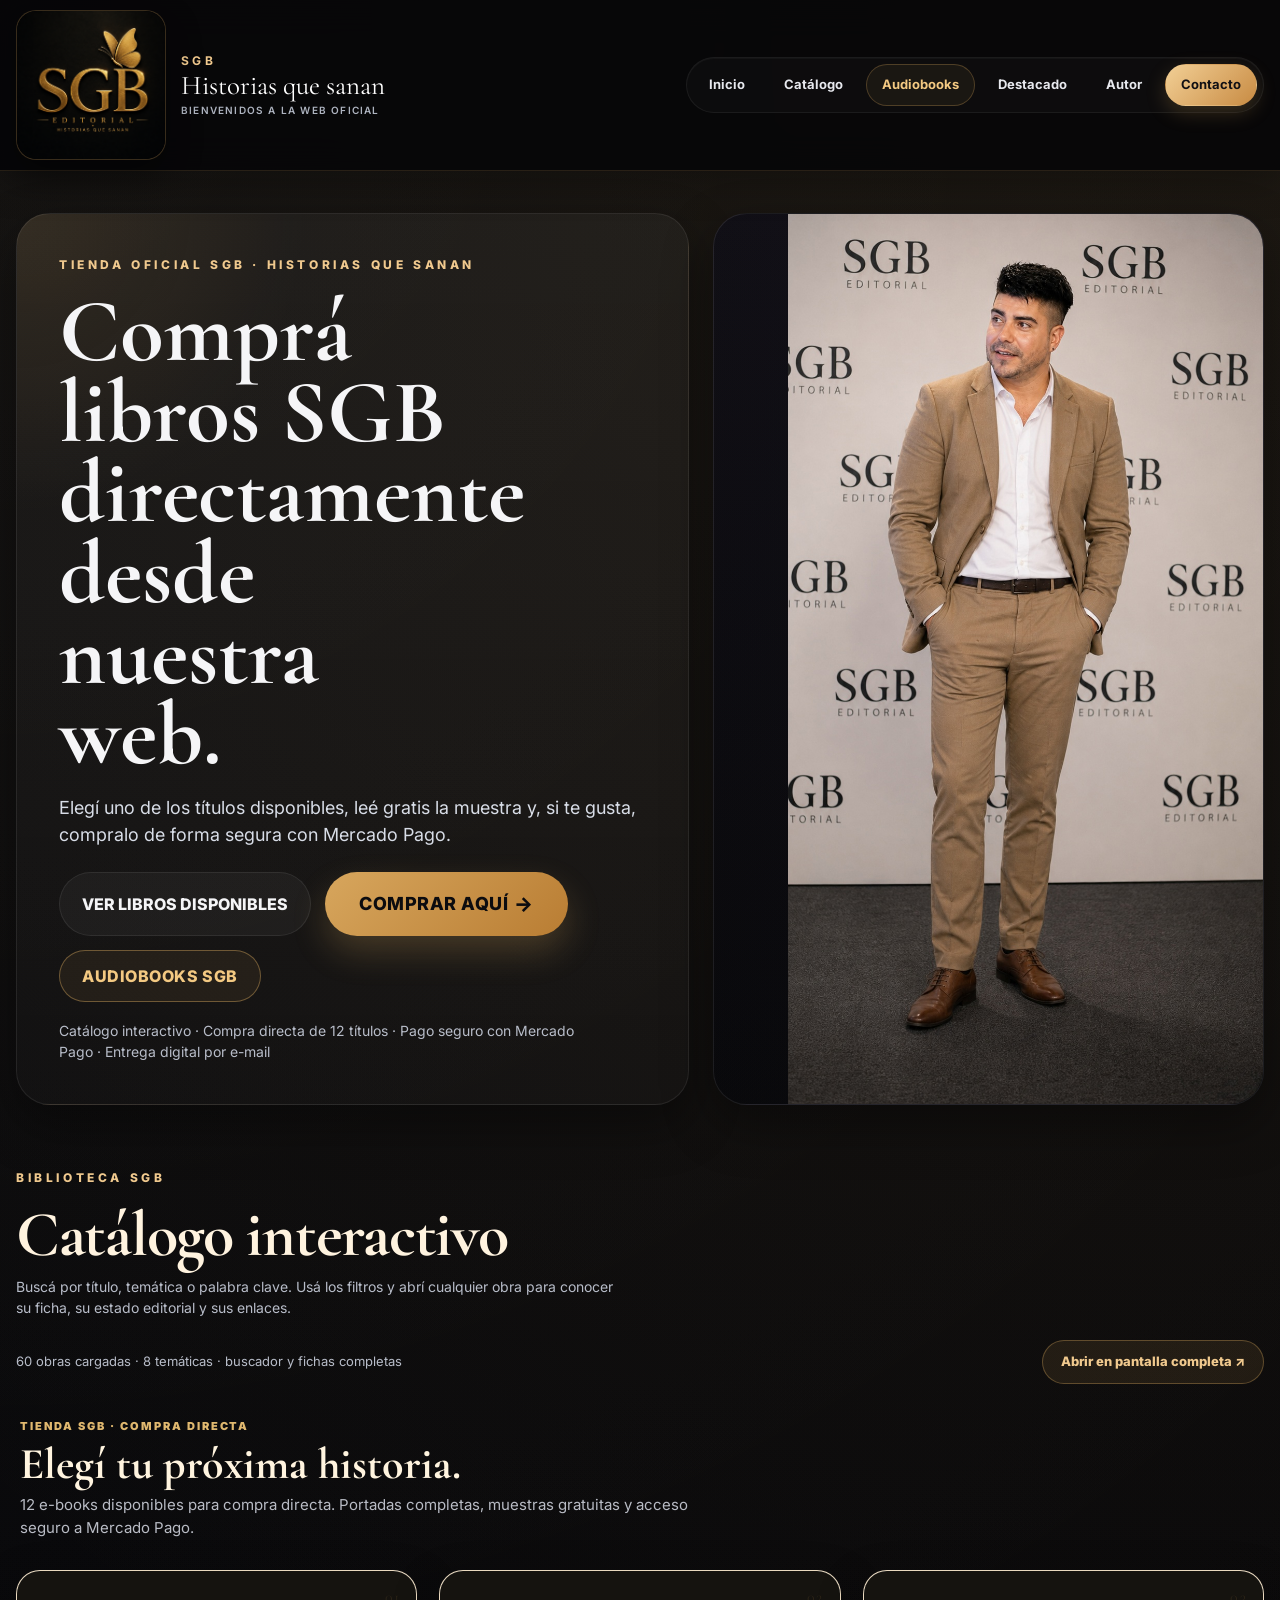
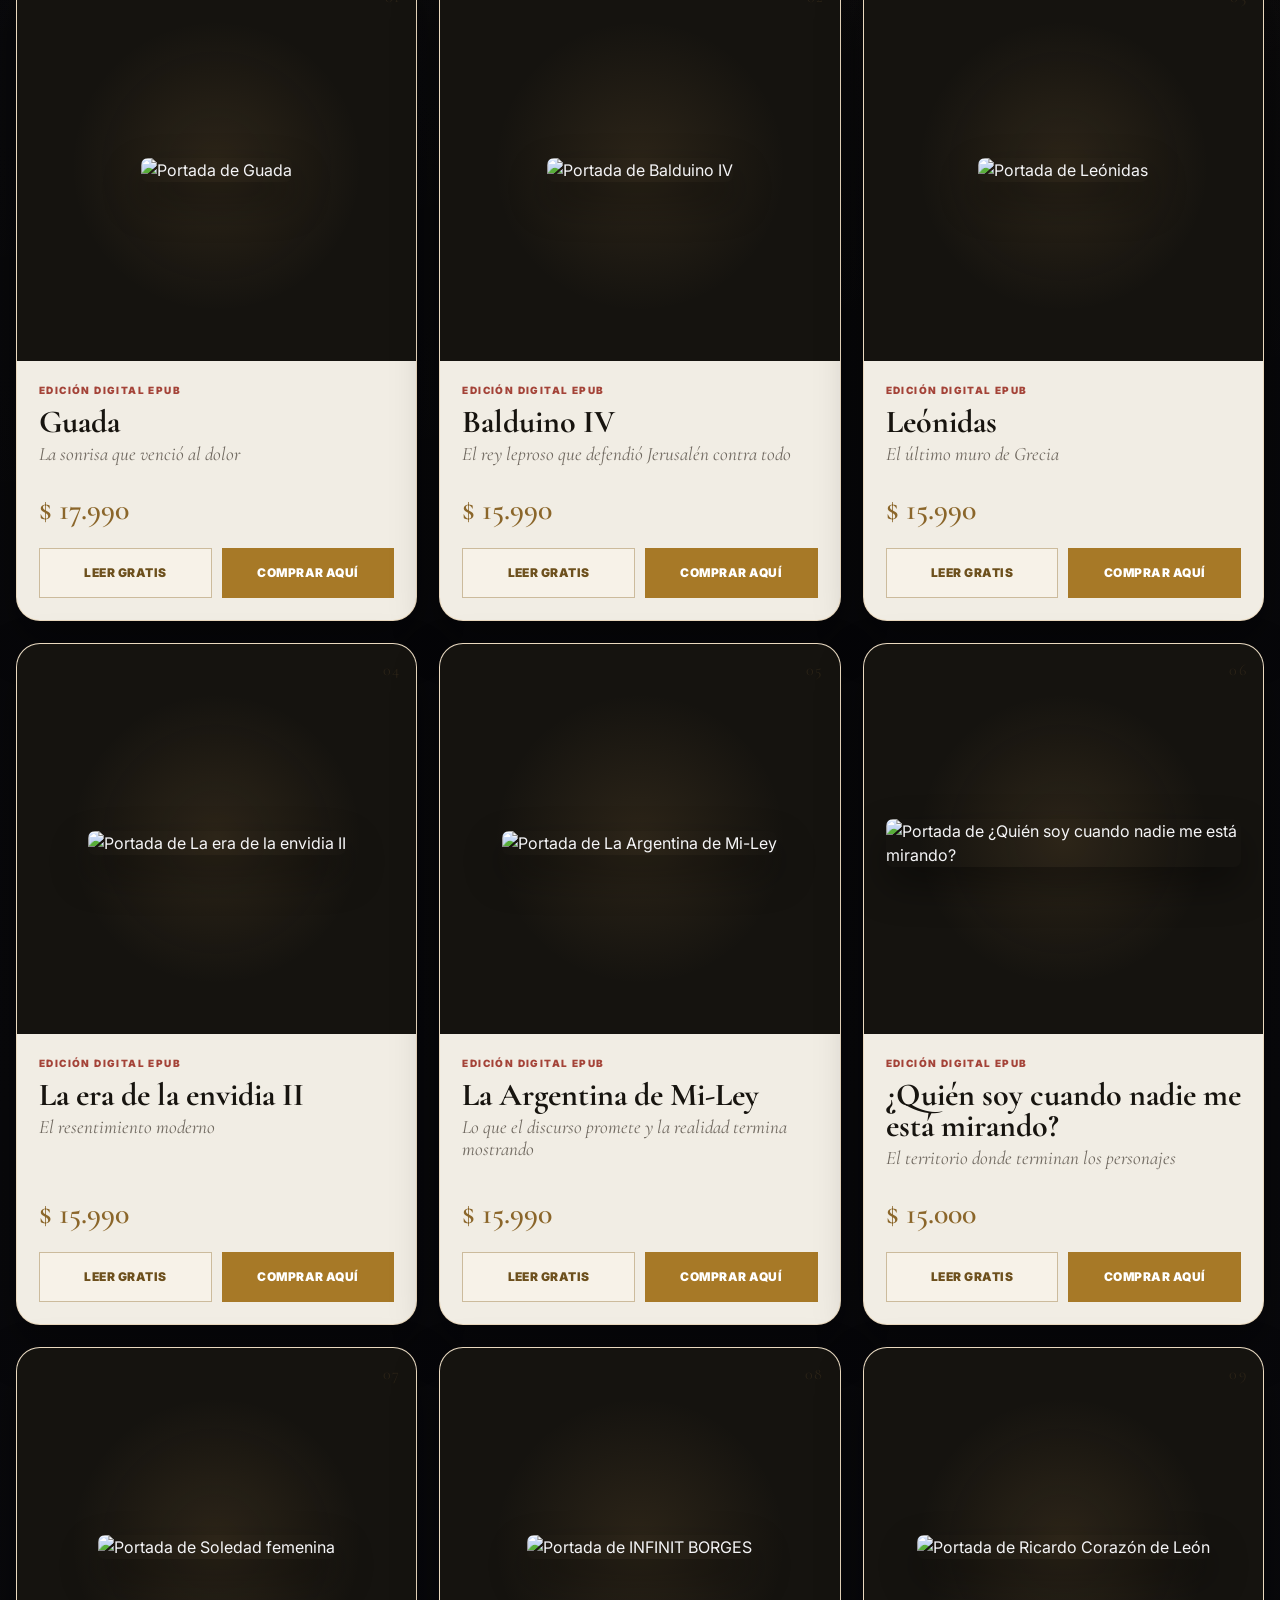
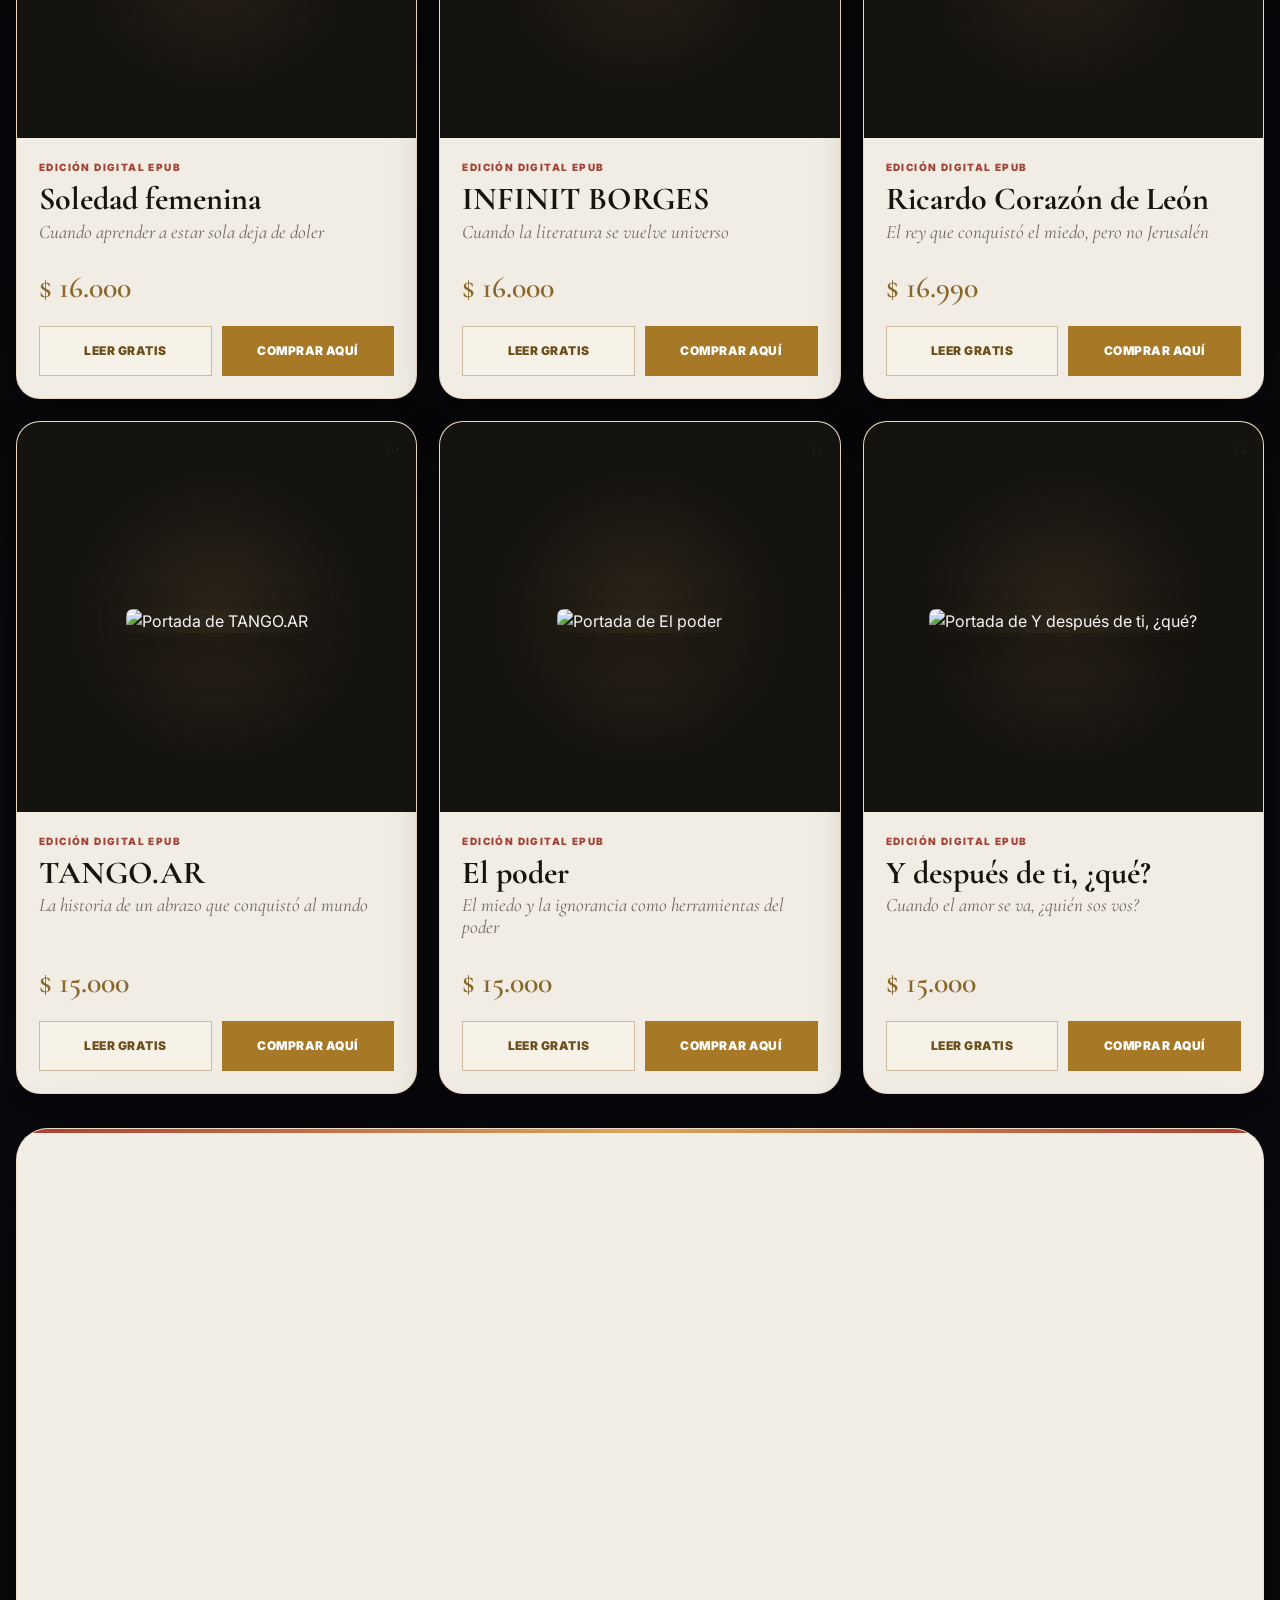
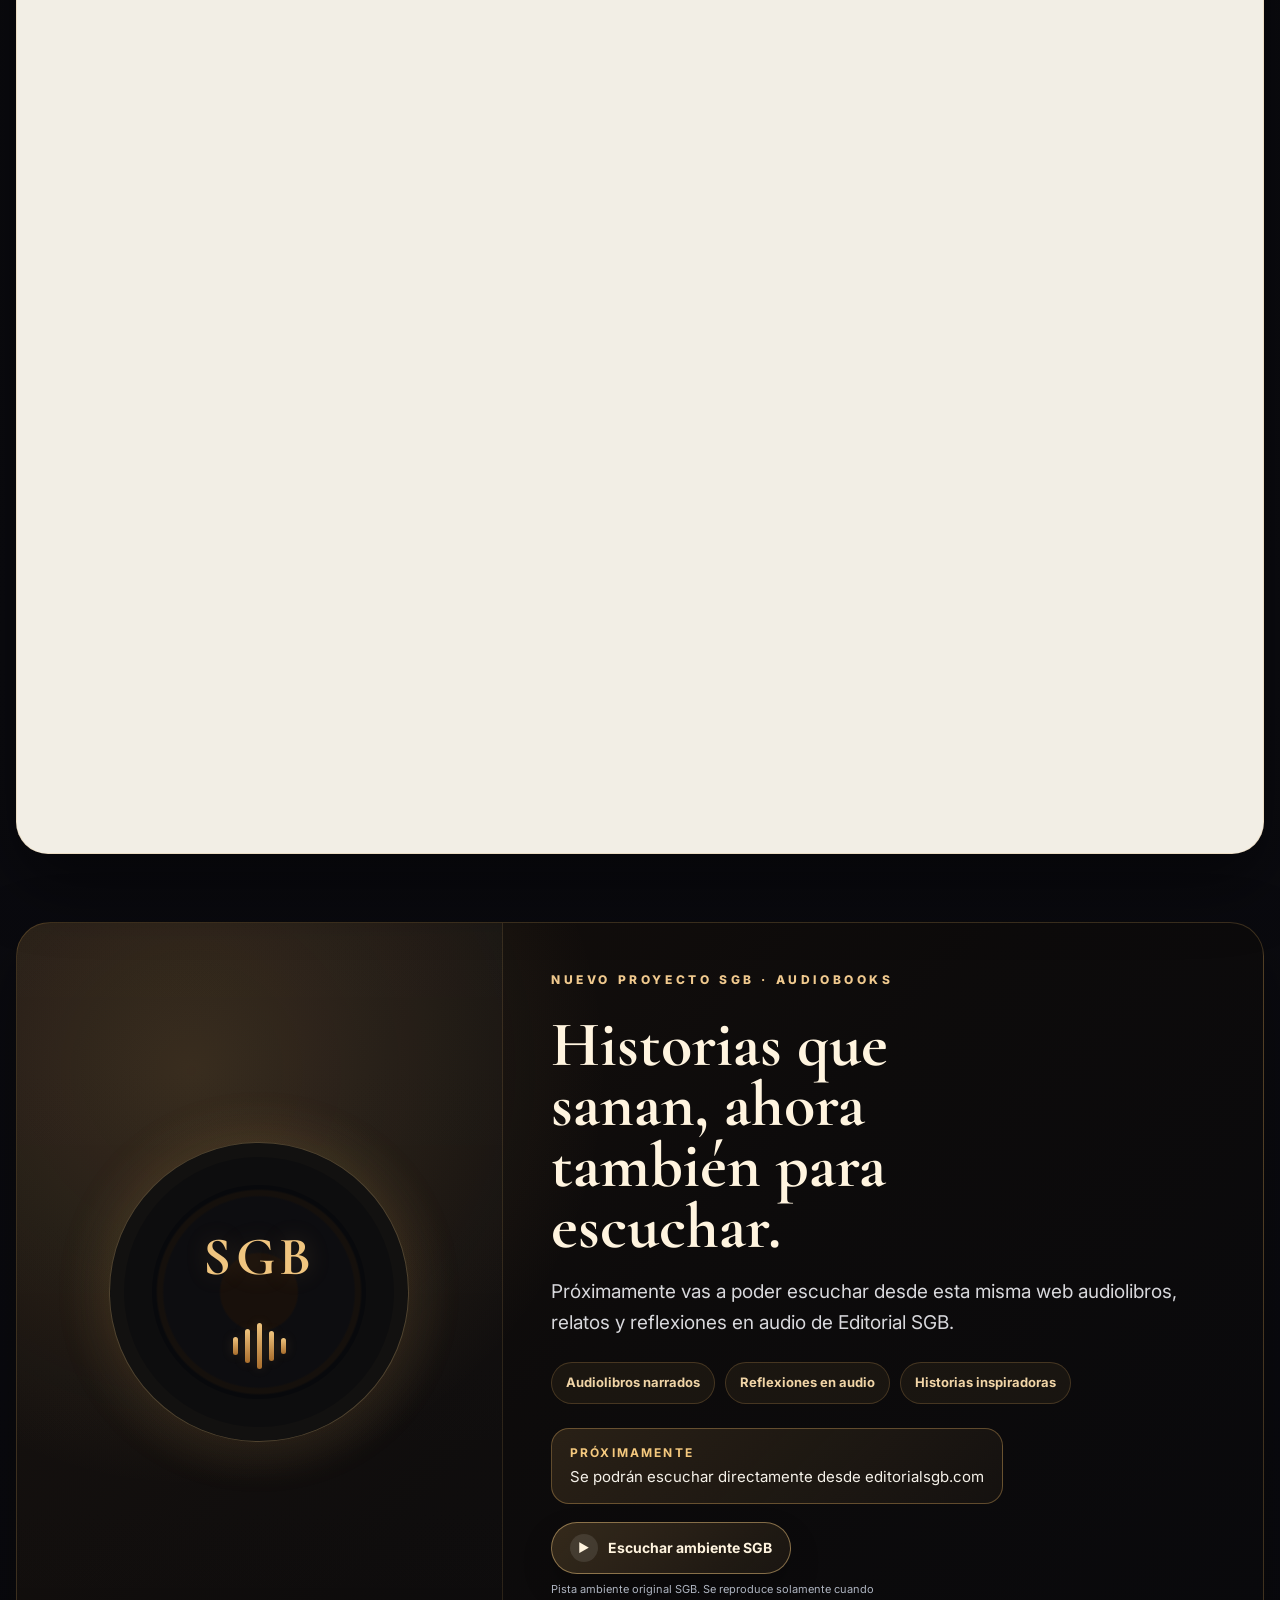
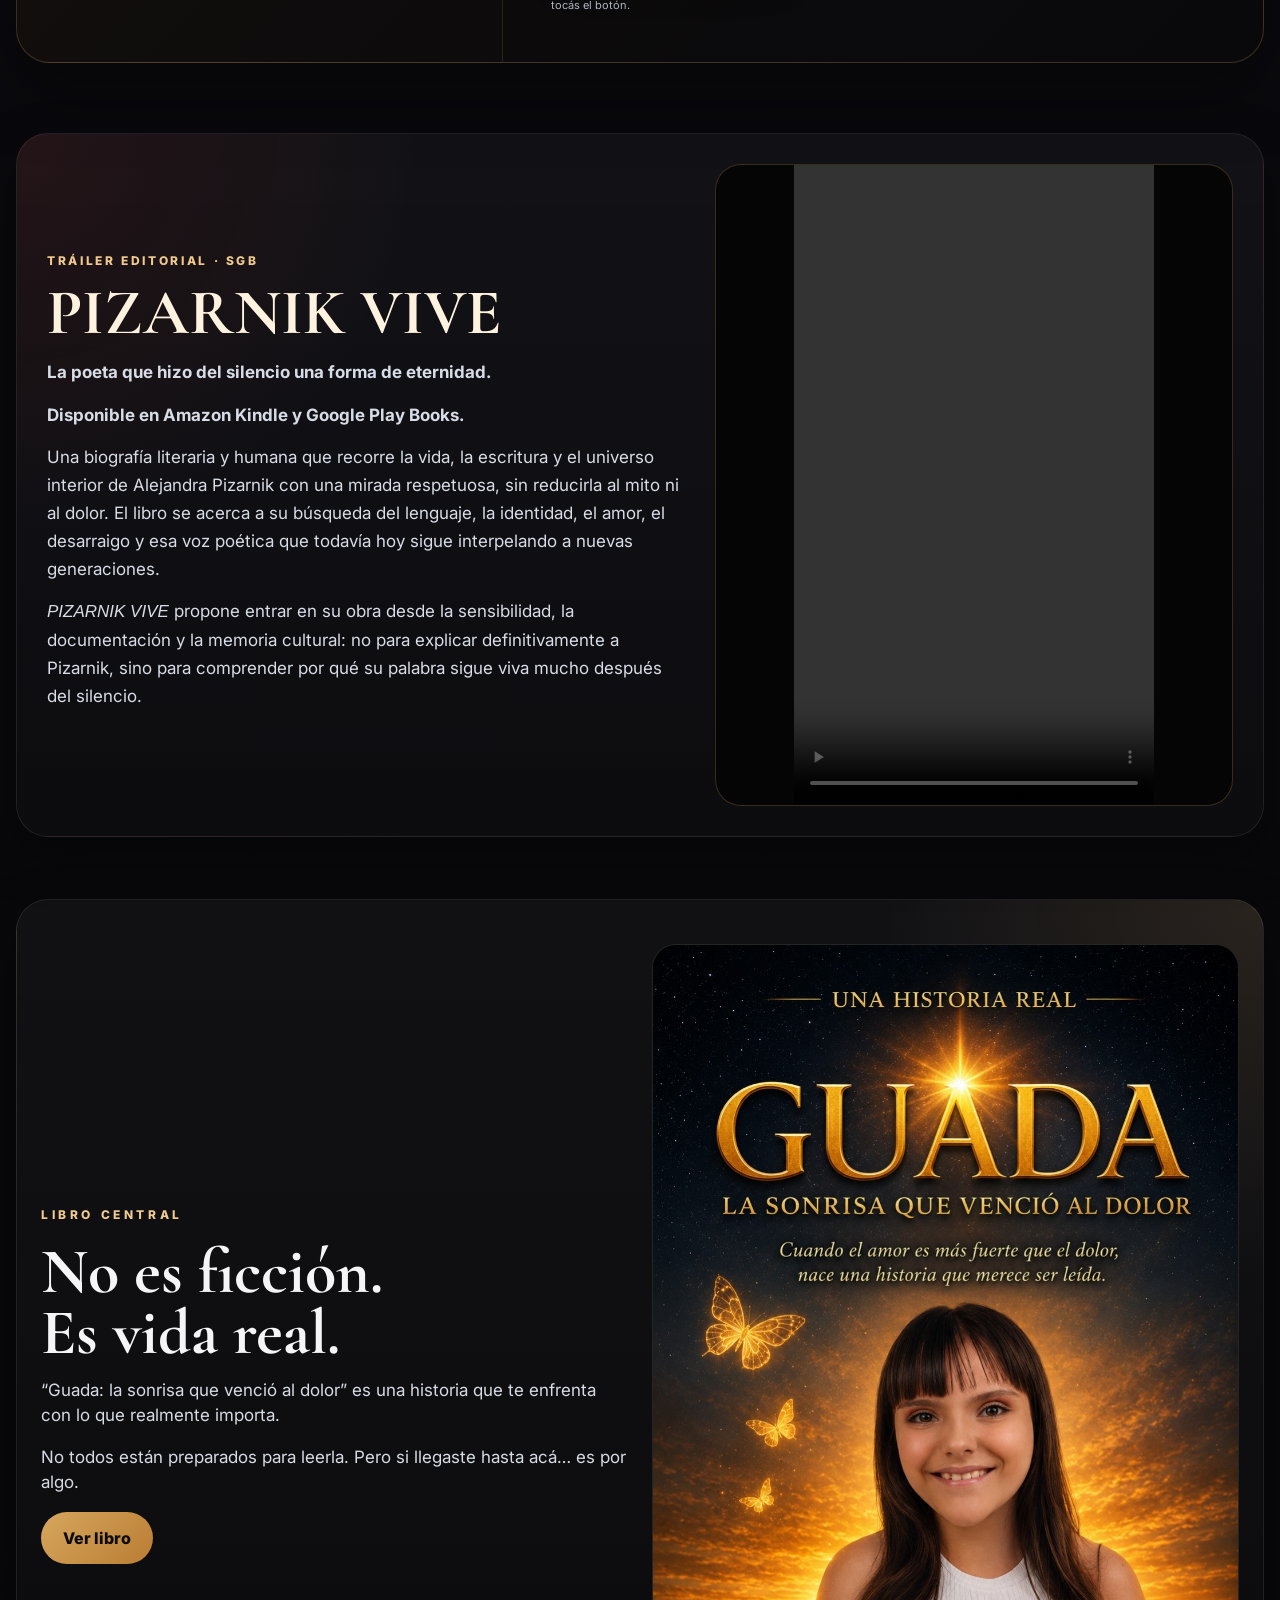
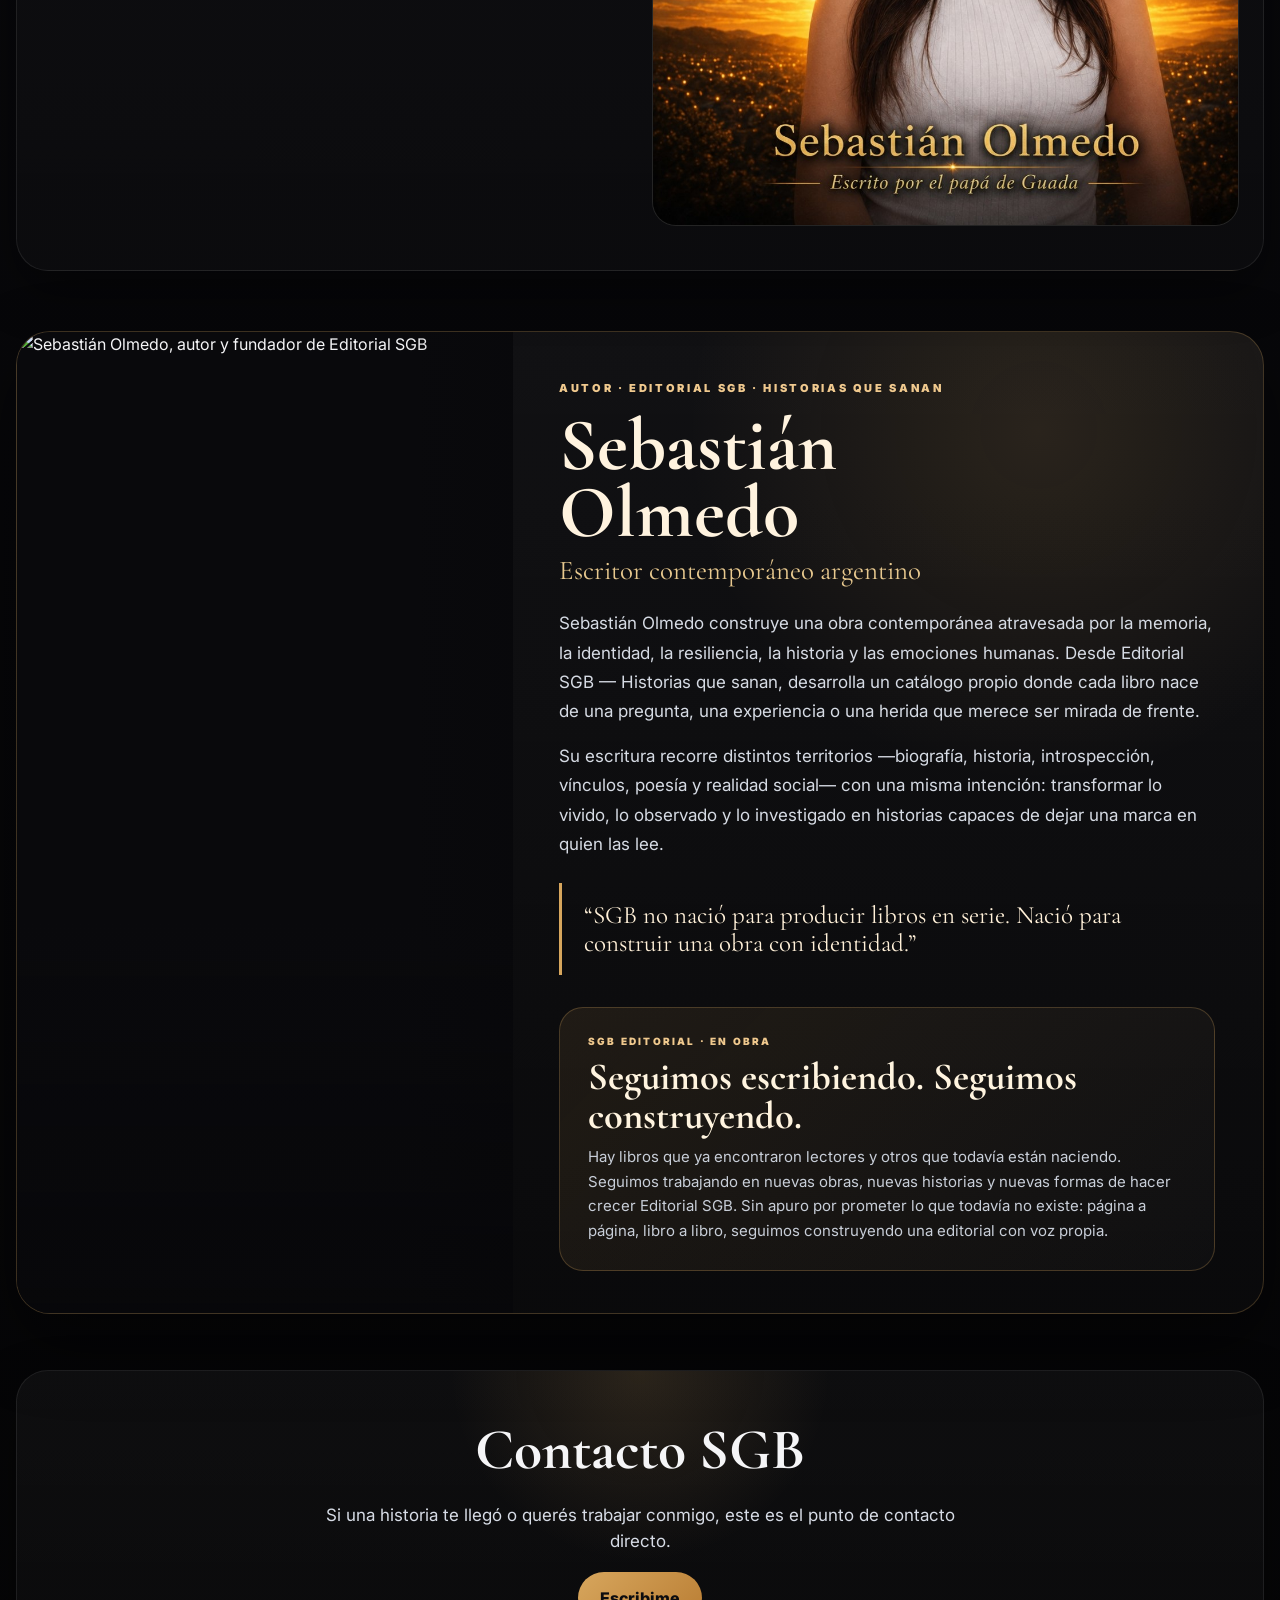
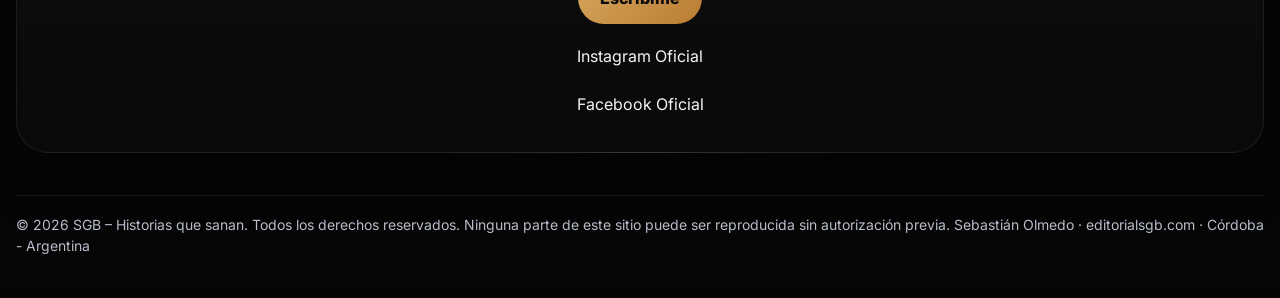
==== commit 9202cfbd: "Add files via upload" ====
--- a/index.html
+++ b/index.html
@@ -1942,9 +1942,166 @@
       .trailer-video{width:min(100%, 420px);max-height:none;}
     }
 
+
+    /* =========================================================
+       SGB · AUTOR PREMIUM + EDITORIAL EN OBRA
+       ========================================================= */
+    .author-premium-section{
+      padding:48px 0 16px;
+    }
+
+    .author-premium-card{
+      display:grid;
+      grid-template-columns:minmax(320px,.82fr) minmax(0,1.18fr);
+      gap:36px;
+      align-items:stretch;
+      overflow:hidden;
+      border:1px solid rgba(215,166,93,.24);
+      border-radius:34px;
+      background:
+        radial-gradient(circle at 82% 10%, rgba(215,166,93,.13), transparent 26%),
+        linear-gradient(180deg, rgba(255,255,255,.045), rgba(255,255,255,.018));
+      box-shadow:0 28px 72px rgba(0,0,0,.46);
+    }
+
+    .author-premium-photo{
+      position:relative;
+      min-height:720px;
+      overflow:hidden;
+      background:#09090c;
+    }
+
+    .author-premium-photo::after{
+      content:"";
+      position:absolute;
+      inset:0;
+      pointer-events:none;
+      background:
+        linear-gradient(180deg, transparent 60%, rgba(5,5,7,.40) 100%),
+        linear-gradient(90deg, transparent 78%, rgba(7,7,9,.35) 100%);
+    }
+
+    .author-premium-photo img{
+      width:100%;
+      height:100%;
+      min-height:720px;
+      object-fit:cover;
+      object-position:center top;
+    }
+
+    .author-premium-copy{
+      padding:48px 48px 42px 10px;
+      display:flex;
+      flex-direction:column;
+      justify-content:center;
+    }
+
+    .author-premium-kicker{
+      color:var(--gold-soft);
+      font-size:11px;
+      font-weight:900;
+      letter-spacing:.24em;
+      text-transform:uppercase;
+      margin-bottom:16px;
+    }
+
+    .author-premium-copy h2{
+      font-family:"Cormorant Garamond",serif;
+      font-size:clamp(46px,5.8vw,78px);
+      line-height:.90;
+      color:#fff3df;
+      margin-bottom:10px;
+      max-width:11ch;
+    }
+
+    .author-premium-role{
+      color:#e8c98f;
+      font-family:"Cormorant Garamond",serif;
+      font-size:27px;
+      line-height:1.1;
+      margin-bottom:24px;
+    }
+
+    .author-premium-copy p{
+      color:#d6dbe4;
+      font-size:17px;
+      line-height:1.72;
+      margin-bottom:16px;
+      max-width:66ch;
+    }
+
+    .author-premium-quote{
+      margin:8px 0 26px;
+      padding:18px 0 18px 22px;
+      border-left:3px solid var(--gold);
+      font-family:"Cormorant Garamond",serif;
+      color:#fff0d8;
+      font-size:25px;
+      line-height:1.12;
+    }
+
+    .sgb-in-progress{
+      margin-top:6px;
+      padding:26px 28px;
+      border-radius:24px;
+      border:1px solid rgba(215,166,93,.26);
+      background:linear-gradient(135deg, rgba(215,166,93,.10), rgba(255,255,255,.025));
+    }
+
+    .sgb-in-progress small{
+      display:block;
+      margin-bottom:9px;
+      color:var(--gold-soft);
+      font-size:10px;
+      font-weight:900;
+      letter-spacing:.22em;
+      text-transform:uppercase;
+    }
+
+    .sgb-in-progress h3{
+      margin:0 0 10px;
+      font-family:"Cormorant Garamond",serif;
+      font-size:clamp(30px,3vw,42px);
+      line-height:1;
+      color:#fff4df;
+    }
+
+    .sgb-in-progress p{
+      margin:0;
+      color:#c8ced8;
+      font-size:15px;
+      line-height:1.65;
+    }
+
+    @media (max-width:900px){
+      .author-premium-card{
+        grid-template-columns:1fr;
+        gap:0;
+      }
+      .author-premium-photo,
+      .author-premium-photo img{
+        min-height:0;
+        height:auto;
+      }
+      .author-premium-photo img{
+        width:100%;
+        object-fit:contain;
+      }
+      .author-premium-copy{
+        padding:30px 24px 26px;
+      }
+      .author-premium-copy h2{
+        max-width:none;
+      }
+      .author-premium-role{
+        font-size:24px;
+      }
+    }
+
   </style>
 </head>
 <body>
+  <!-- SGB INDEX FINAL · AUTOR PREMIUM · EDITORIAL EN OBRA · 2026-09-17 -->
   <!-- SGB PRECIOS ACTUALIZADOS · 12 TÍTULOS · 2026-09-16 -->
   <!-- SGB: catálogo oficial interno + acceso completo con identidad oficial · 2026-09-16 -->
   <!-- SGB CATÁLOGO COMPLETO REINTEGRADO EN MÓVIL · 2026-09-16 -->
@@ -1990,7 +2147,6 @@
         <a class="nav-audio" href="#audiobooks">Audiobooks</a>
         <a href="#destacado">Destacado</a>
         <a href="#autor">Autor</a>
-        <a href="#conferencias">Conferencias</a>
         <a href="#contacto">Contacto</a>
       </nav>
     </div>
@@ -2455,111 +2611,42 @@
       </div>
     </section>
 
-    <section class="panel-wrap" id="autor">
+    <section class="author-premium-section" id="autor">
       <div class="container">
-        <div class="panel">
-          <h2>Sebastián Olmedo</h2>
-
-<p>
-Autor, creador y fundador de la editorial SGB – Historias que sanan.
-</p>
-
-<p>
-SGB – Historias que sanan nació de una convicción simple:
-las historias pueden hacer algo que los discursos rara vez consiguen.
-Pueden atravesarnos.
-Pueden ayudarnos a comprender el dolor ajeno.
-Pueden mostrarnos partes de nosotros que habíamos olvidado.
-Pueden recordarnos que incluso en medio de la pérdida, el miedo o la incertidumbre, sigue existiendo algo profundamente humano que merece ser contado.
-Cada libro de este catálogo es una invitación a mirar más despacio, sentir más profundamente y recordar que detrás de cada nombre, cada historia y cada cicatriz, existe una persona intentando encontrar sentido a su propia vida.
-</p>
-
-<p>
-Cada libro nace desde la experiencia, desde lo vivido y desde una forma
-honesta de mirar la realidad. No es contenido para distraer.
-Es escritura para generar algo en quien lee.
-</p>
-
-<div class="quote">
-“No escribo para distraer. Escribo para que algo adentro se mueva.”
-</div>
-          
- <p>
-SGB – Historias que sanan no nació para seguir tendencias ni para ocupar espacio entre miles de libros.
-Nació de una búsqueda profundamente humana: entender por qué algunas historias nos cambian para siempre mientras otras se olvidan apenas terminan.
-Durante años escribí sobre personas, heridas, pérdidas, amor, discapacidad, soledad, resiliencia, historia y memoria.
-Con el tiempo comprendí que detrás de cada tema siempre aparecía la misma pregunta:
-¿qué significa realmente ser humano?
-Por eso cada libro publicado bajo este sello intenta ir más allá de las respuestas fáciles.
-No busca convencer.
-No busca adoctrinar.
-Busca acompañar, incomodar, emocionar y dejar algo vivo dentro del lector mucho después de cerrar la última página.
-</p>
-   
+        <div class="author-premium-card">
+          <div class="author-premium-photo">
+            <img src="Sebastian_Olmedo_Autor_300DPI_4MB.jpg" alt="Sebastián Olmedo, autor y fundador de Editorial SGB">
+          </div>
+
+          <div class="author-premium-copy">
+            <div class="author-premium-kicker">AUTOR · EDITORIAL SGB · HISTORIAS QUE SANAN</div>
+            <h2>Sebastián Olmedo</h2>
+            <div class="author-premium-role">Escritor contemporáneo argentino</div>
+
+            <p>
+              Sebastián Olmedo construye una obra contemporánea atravesada por la memoria, la identidad, la resiliencia, la historia y las emociones humanas. Desde Editorial SGB — Historias que sanan, desarrolla un catálogo propio donde cada libro nace de una pregunta, una experiencia o una herida que merece ser mirada de frente.
+            </p>
+
+            <p>
+              Su escritura recorre distintos territorios —biografía, historia, introspección, vínculos, poesía y realidad social— con una misma intención: transformar lo vivido, lo observado y lo investigado en historias capaces de dejar una marca en quien las lee.
+            </p>
+
+            <div class="author-premium-quote">
+              “SGB no nació para producir libros en serie. Nació para construir una obra con identidad.”
+            </div>
+
+            <div class="sgb-in-progress" id="en-obra">
+              <small>SGB EDITORIAL · EN OBRA</small>
+              <h3>Seguimos escribiendo. Seguimos construyendo.</h3>
+              <p>
+                Hay libros que ya encontraron lectores y otros que todavía están naciendo. Seguimos trabajando en nuevas obras, nuevas historias y nuevas formas de hacer crecer Editorial SGB. Sin apuro por prometer lo que todavía no existe: página a página, libro a libro, seguimos construyendo una editorial con voz propia.
+              </p>
+            </div>
           </div>
         </div>
       </div>
     </section>
 
-   <section class="panel-wrap" id="conferencias">
-  <div class="container">
-    <div class="panel">
-      <h2>Conferencias SGB</h2>
-
-      <p>
-        El universo SGB trasciende el libro y se convierte en experiencia viva.
-        Charlas, presentaciones y encuentros con identidad propia, pensados
-        para impactar, generar reflexión y dejar marca.
-      </p>
-
-      <div class="feature-media">
-    <img src="CONFERENCIA2-SEBA.png" alt="Sebastián Olmedo">
-    <img src="sgb-conferencias.jpg.png" alt="Conferencias SGB">
-</div>
-      
-      <div class="feature-copy">
-        <h2>Cómo nació SGB</h2>
-
-<p>
-SGB – Historias que sanan no nació en una oficina.
-Nació en el dolor, en la resiliencia y en la necesidad de transformar experiencias reales en algo que pueda acompañar a otras personas.
-</p>
-
-<p>
-Cada libro publicado fue construido de manera independiente:
-aprendiendo maquetación editorial, diseño de portadas, narrativa premium, Amazon Kindle, impresión profesional, identidad visual y desarrollo web desde cero.
-</p>
-
-<p>
-Nada vino armado.
-Nada fue heredado.
-Todo se construyó palabra por palabra.
-</p>
-
-<p>
-Hoy SGB no es solamente una editorial.
-Es un ecosistema creativo y humano donde cada historia busca dejar una marca real.
-</p>
-
-<h3>
-“No publicamos por moda.
-Publicamos porque algunas historias merecen existir.”
-</h3>
-  <h3>No es una charla. Es algo que te atraviesa.</h3>
-        <p>
-  No es una conferencia para escuchar. Es una experiencia para vivir.
-        </p> 
-        
-  <p>
-    Cada conferencia es un espacio real. Sin frases vacías, sin maquillaje.
-    Historias que se dicen de frente, que incomodan, que mueven y que dejan algo adentro.
-  </p>
-</div>
-
-      <a class="btn btn-primary" href="#contacto">Solicitar información</a>
-    </div>
-  </div>
-</section>
     <section class="cta" id="contacto">
       <div class="container">
         <div class="cta-box">
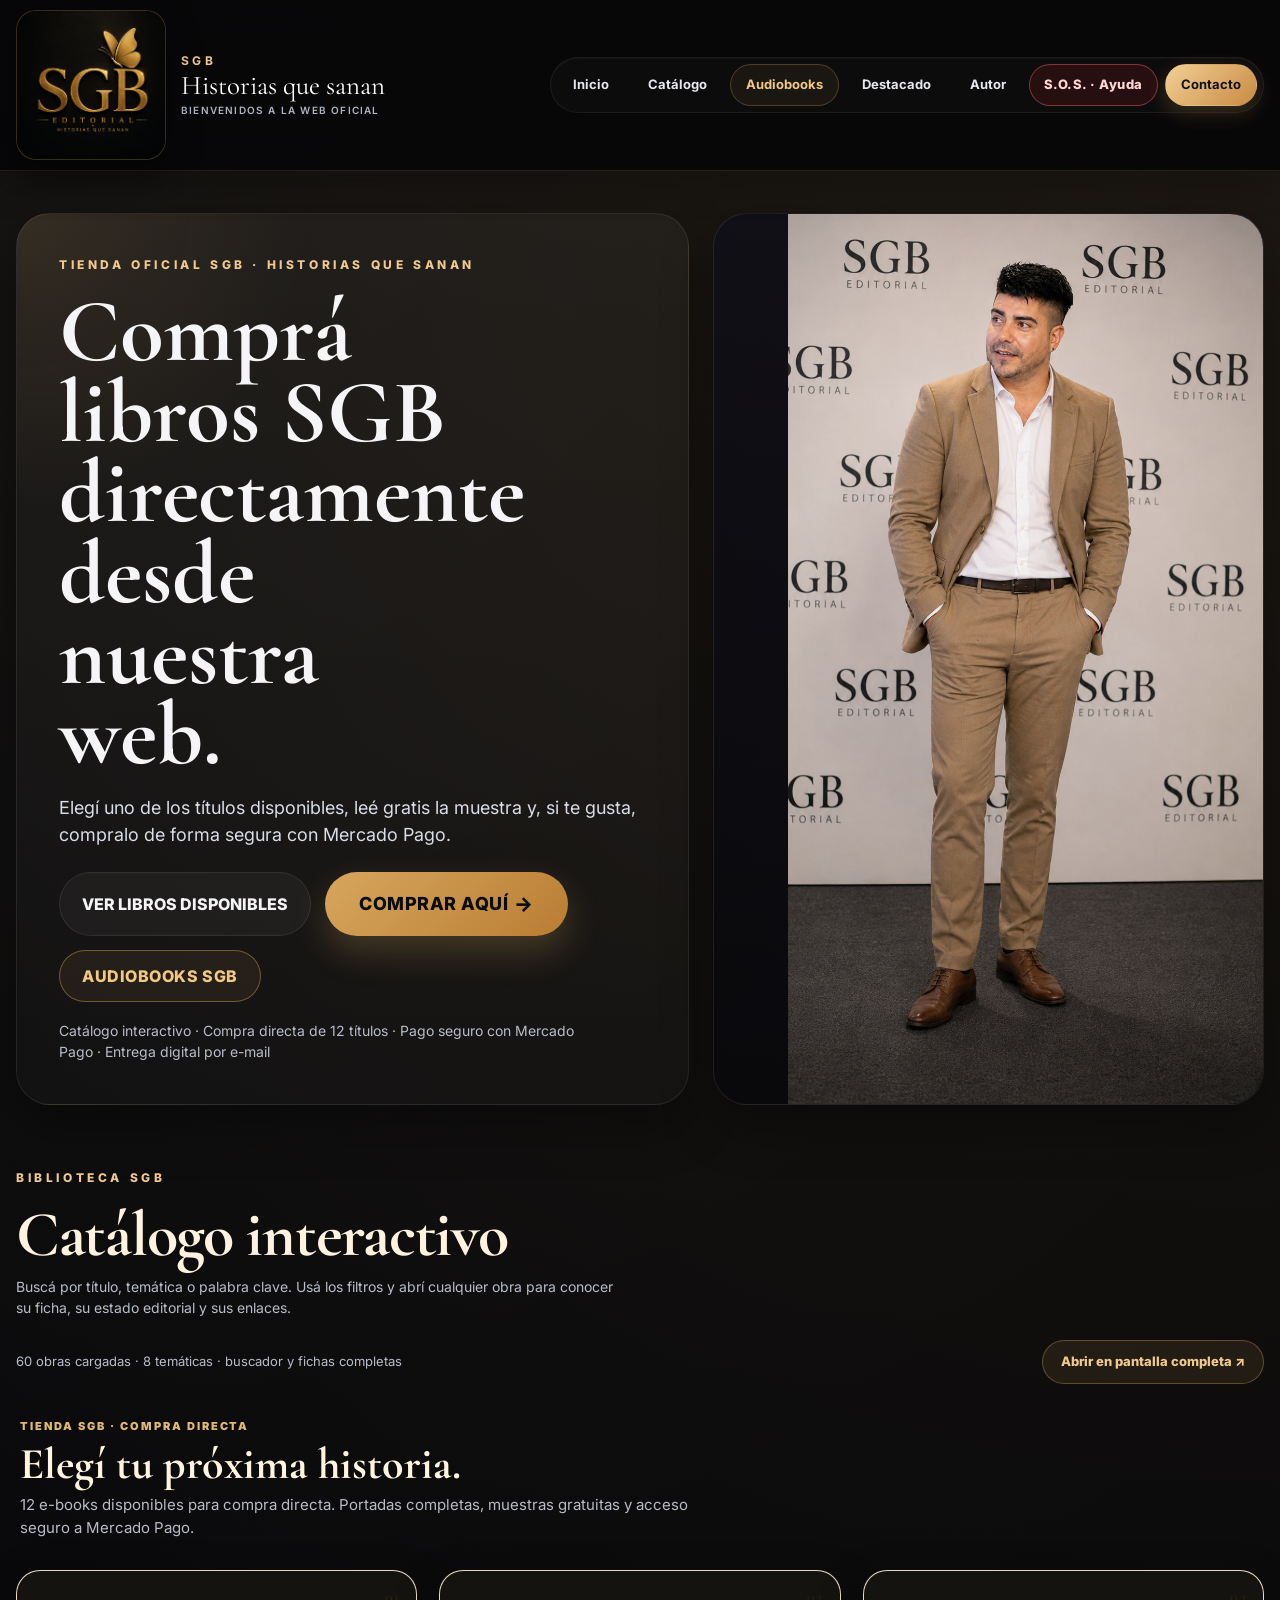
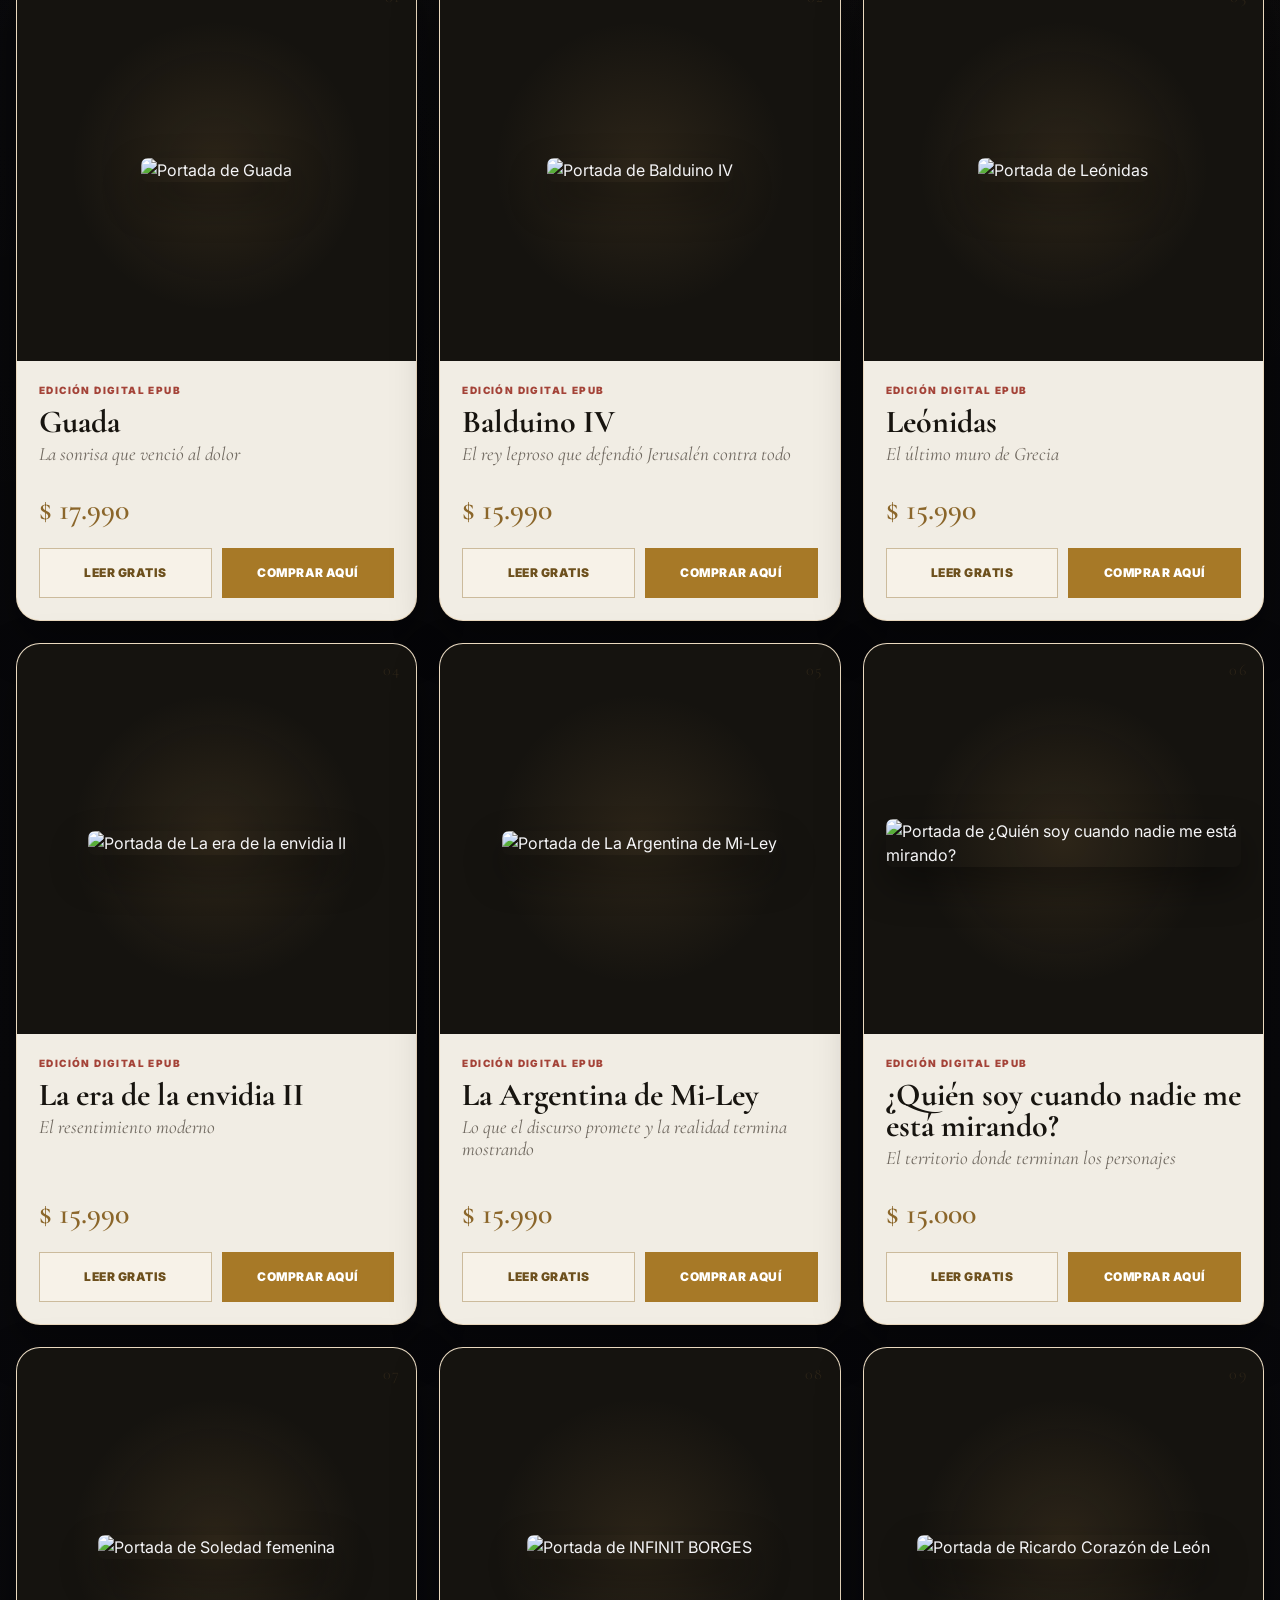
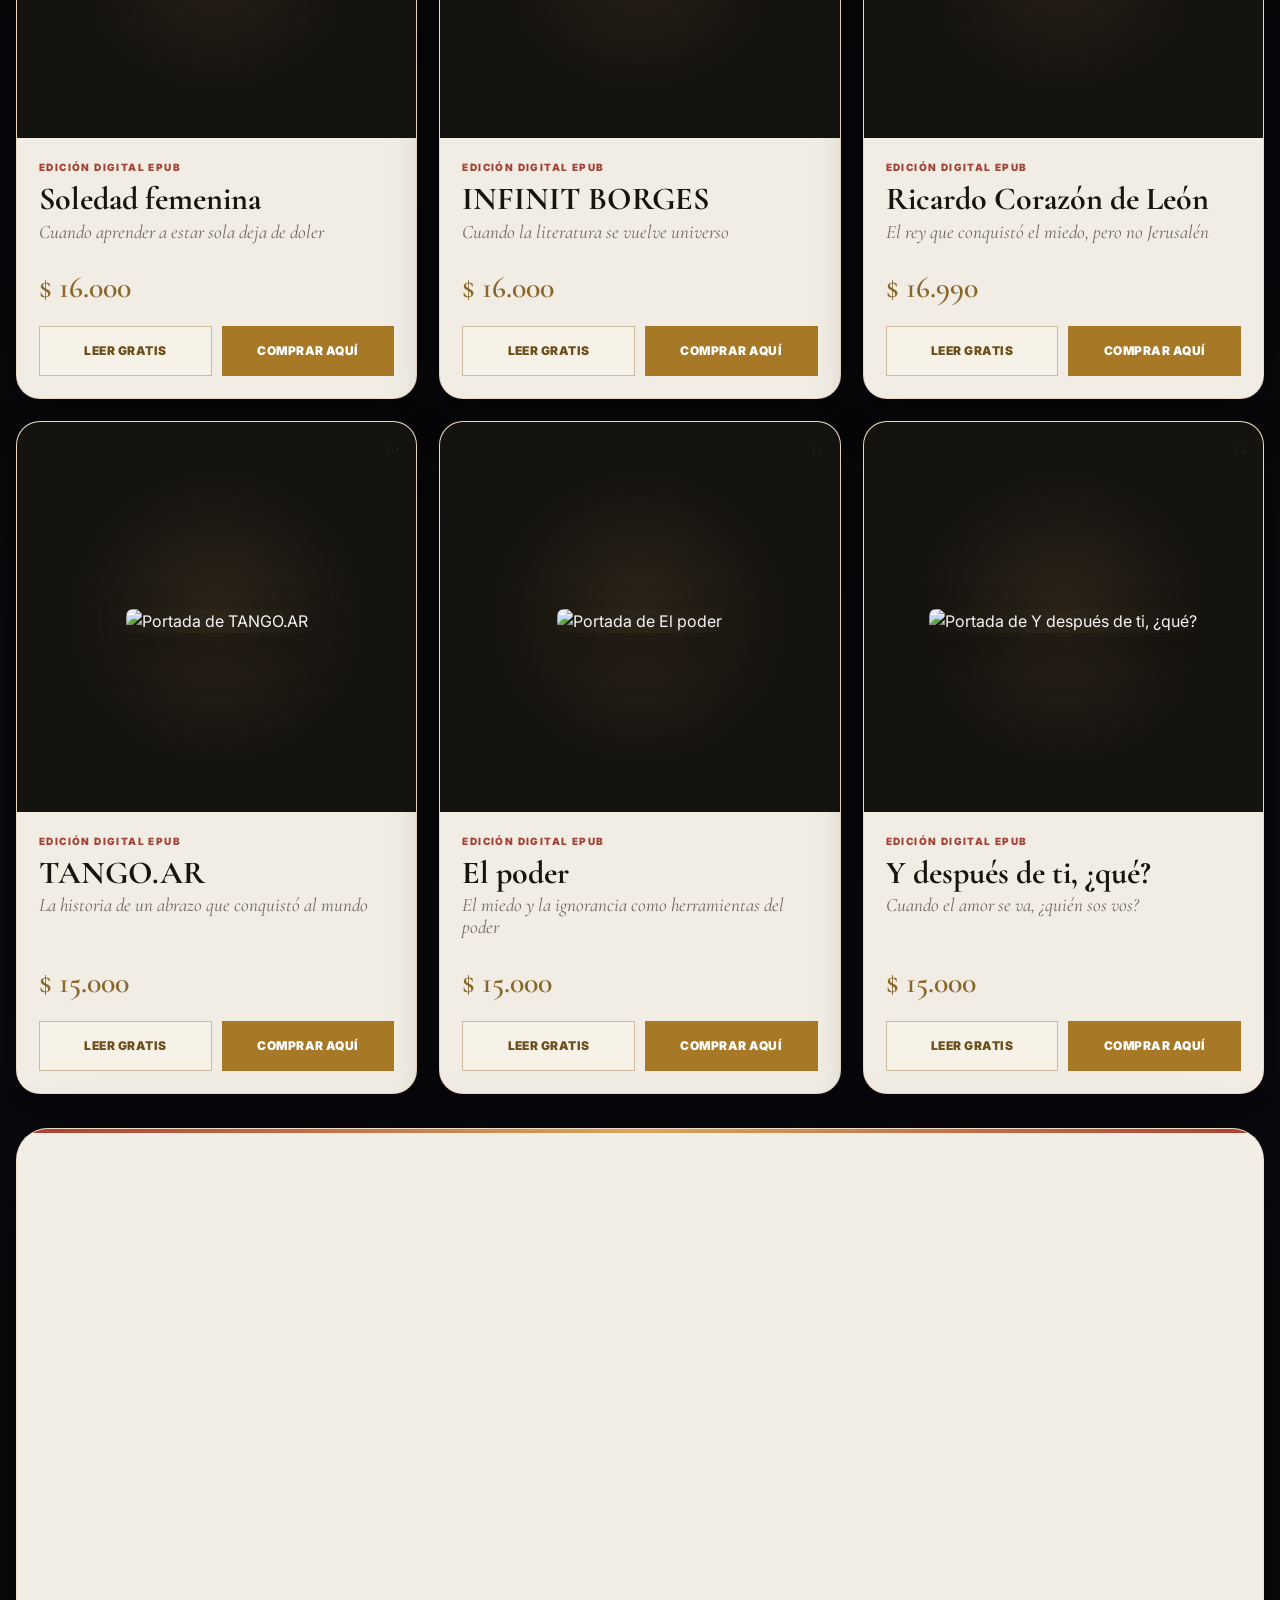
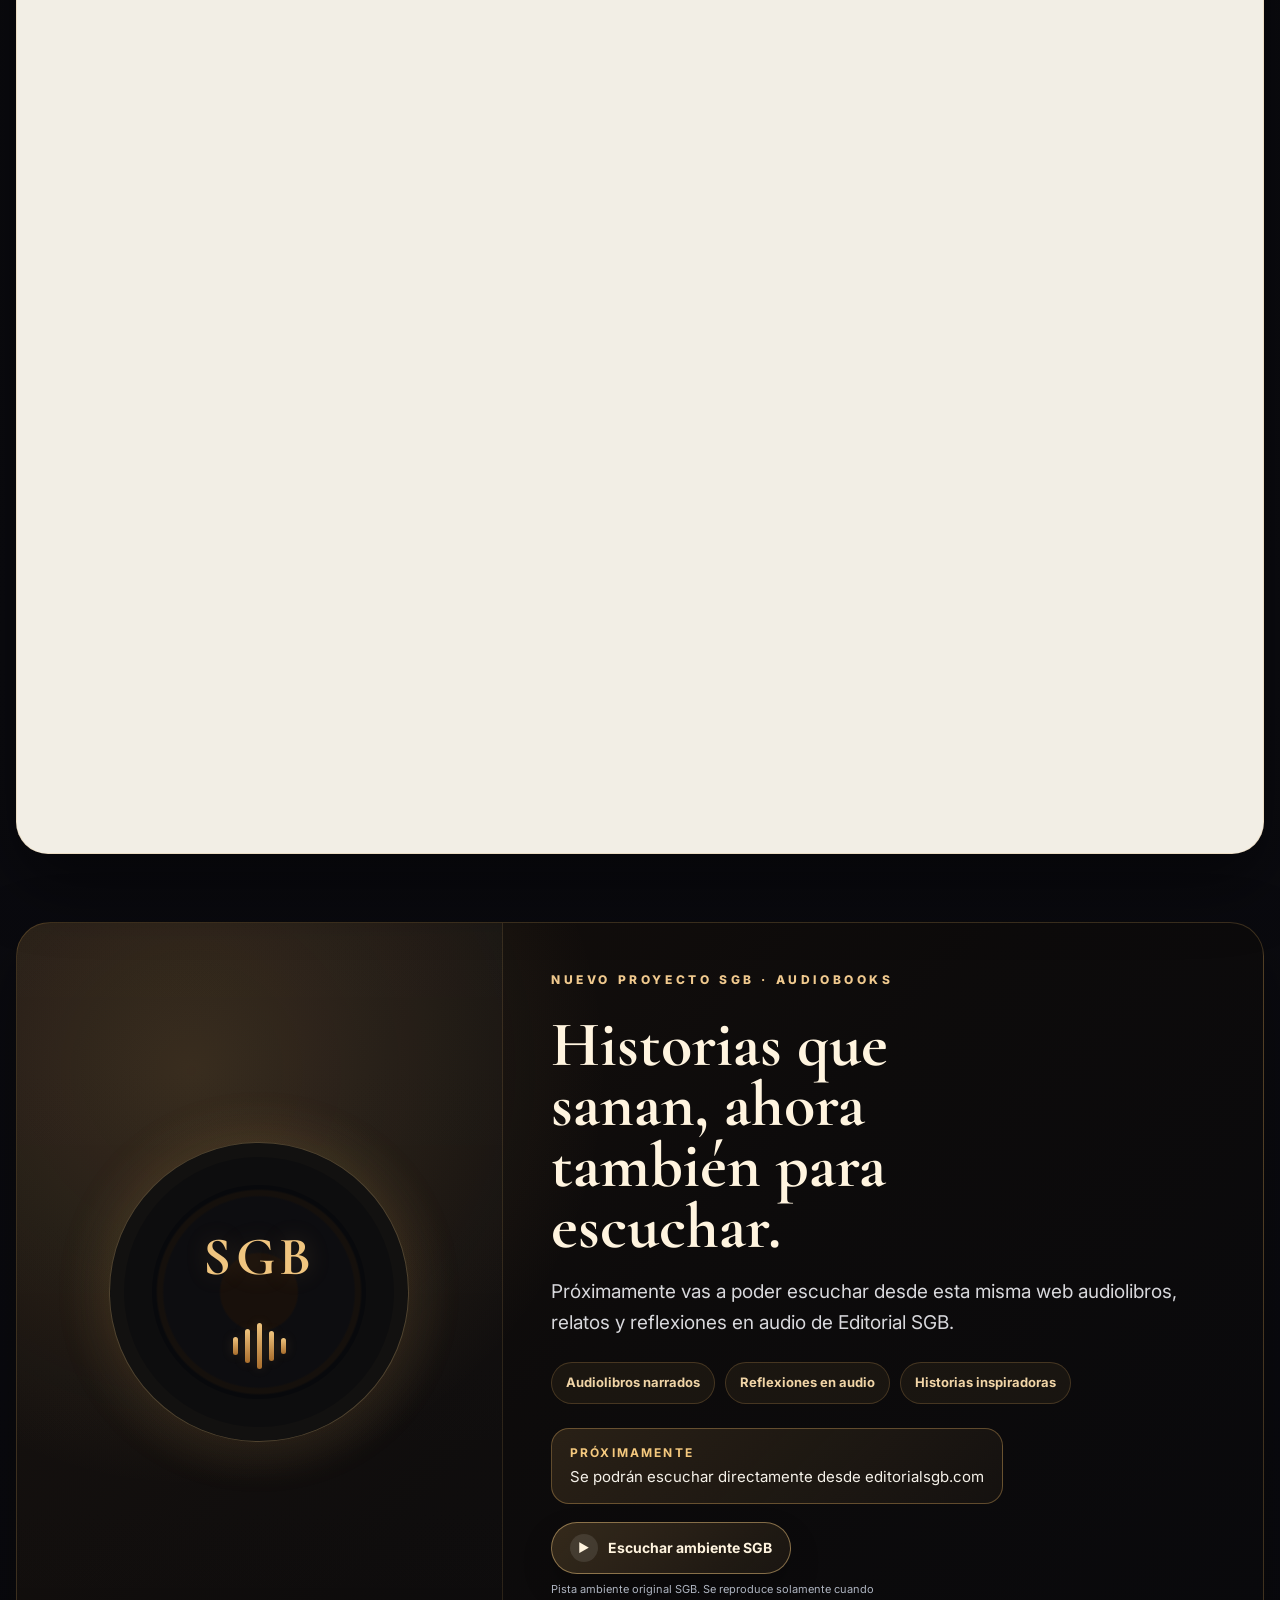
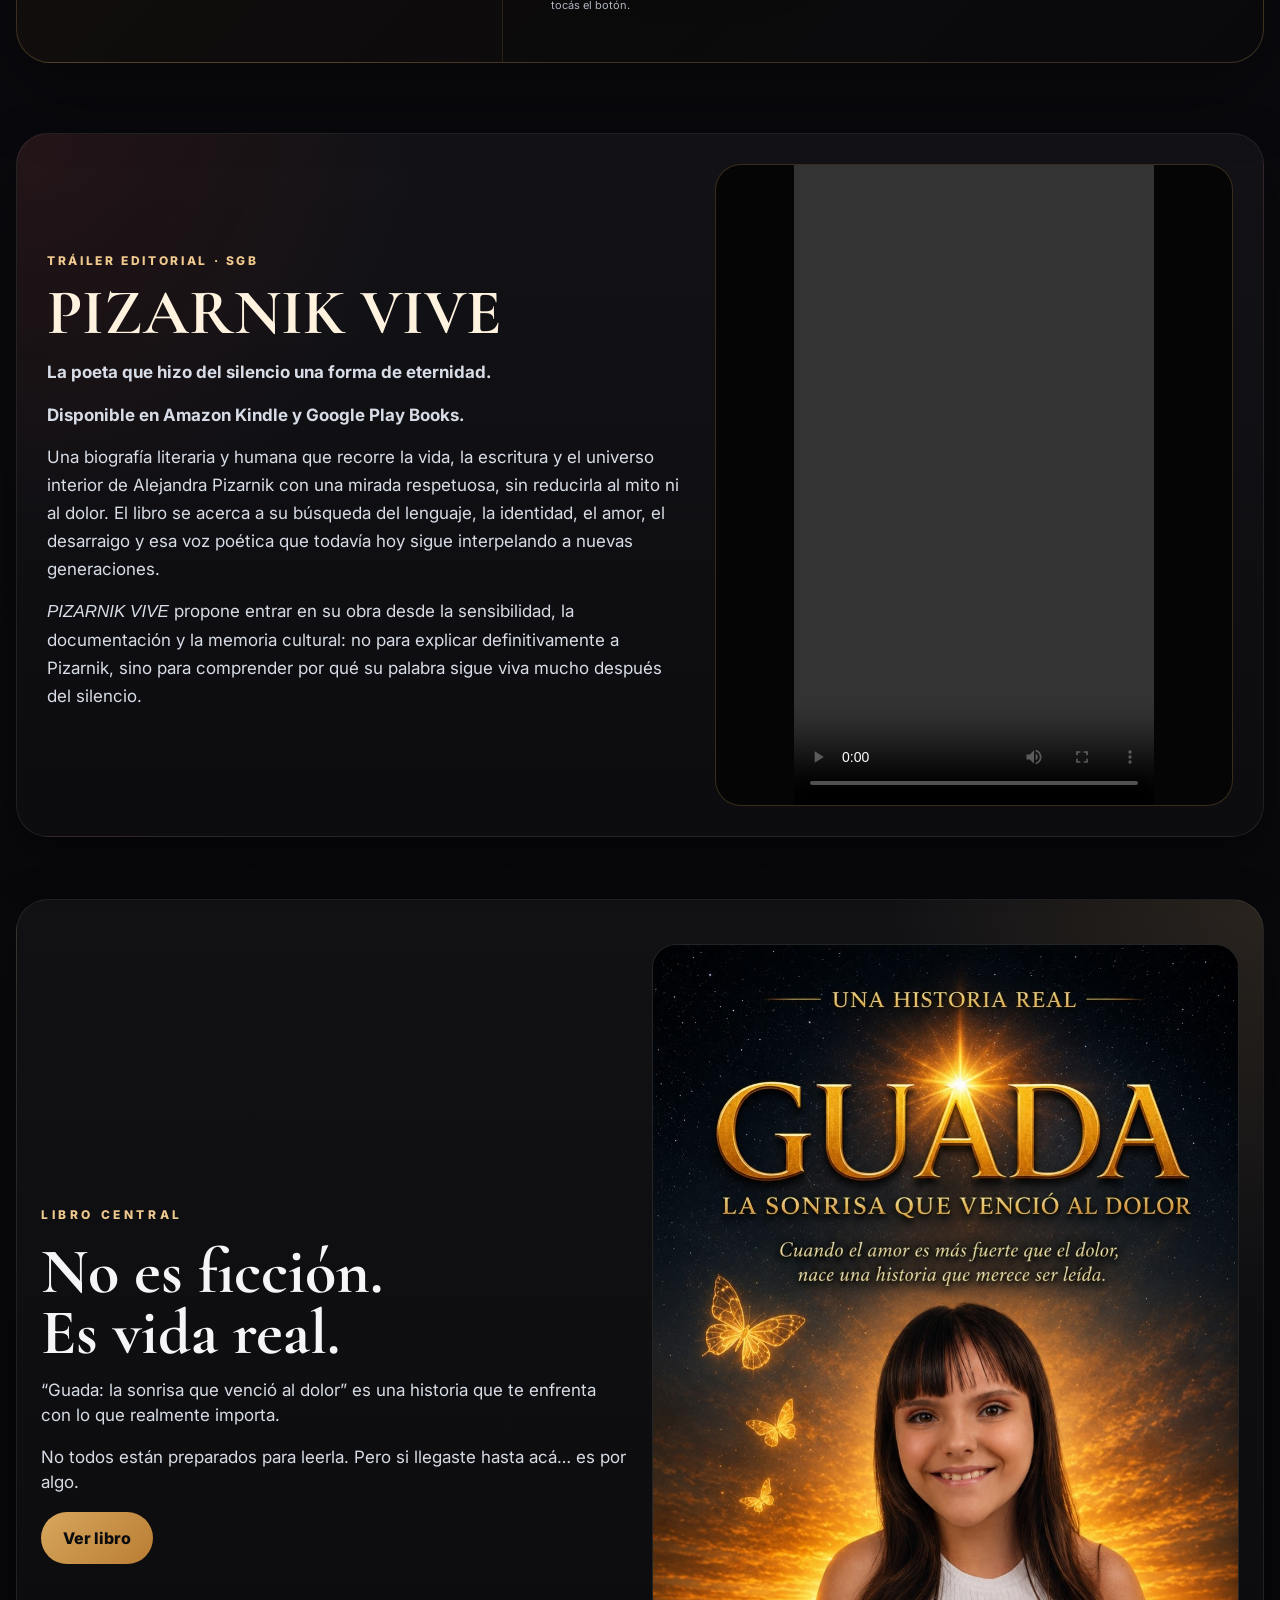
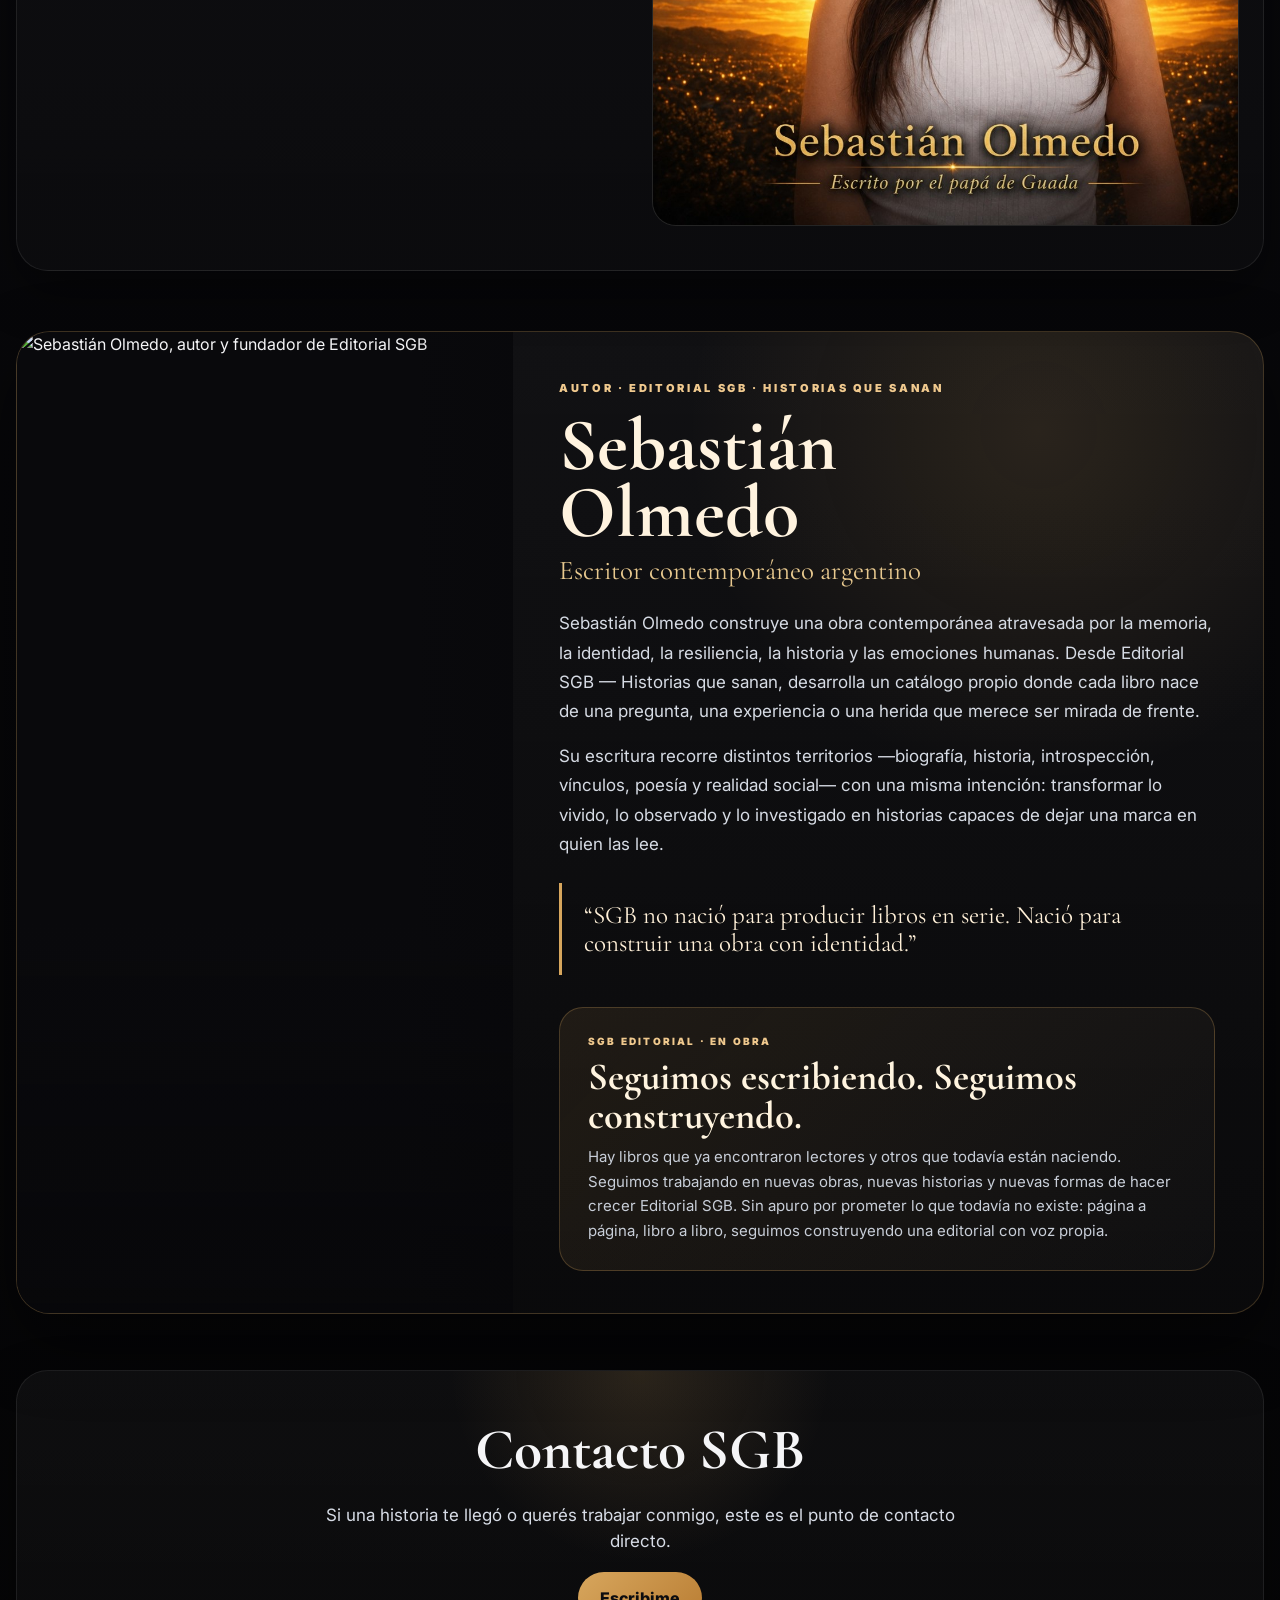
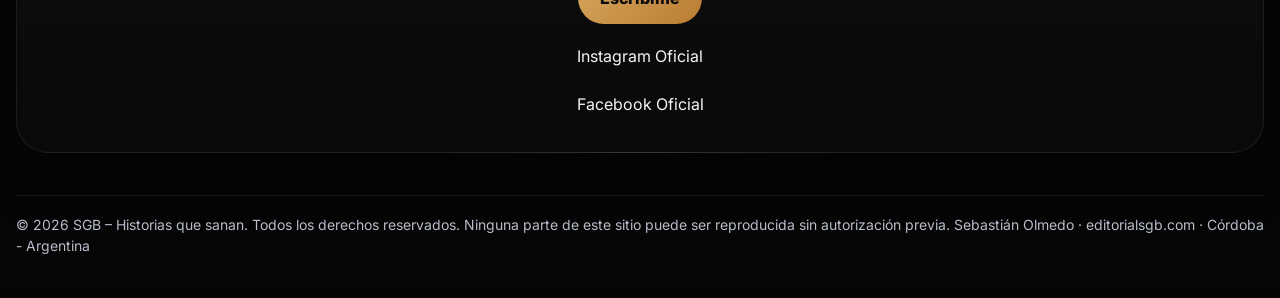
==== commit f93da3b3: "Add files via upload" ====
--- a/index.html
+++ b/index.html
@@ -2096,6 +2096,27 @@
       .author-premium-role{
         font-size:24px;
       }
+    }
+
+  
+
+    /* S.O.S. · Ayuda y teléfonos útiles */
+    .nav-links a.sos-nav{
+      display:inline-flex;
+      align-items:center;
+      justify-content:center;
+      padding:9px 14px;
+      border-radius:999px;
+      border:1px solid rgba(255,110,110,.42);
+      background:rgba(161,35,35,.18);
+      color:#ffd7d7;
+      font-weight:800;
+      letter-spacing:.04em;
+    }
+    .nav-links a.sos-nav:hover{
+      background:rgba(190,46,46,.30);
+      color:#fff;
+      transform:translateY(-1px);
     }
 
   </style>
@@ -2147,6 +2168,7 @@
         <a class="nav-audio" href="#audiobooks">Audiobooks</a>
         <a href="#destacado">Destacado</a>
         <a href="#autor">Autor</a>
+        <a class="sos-nav" href="sos.html">S.O.S. · Ayuda</a>
         <a href="#contacto">Contacto</a>
       </nav>
     </div>
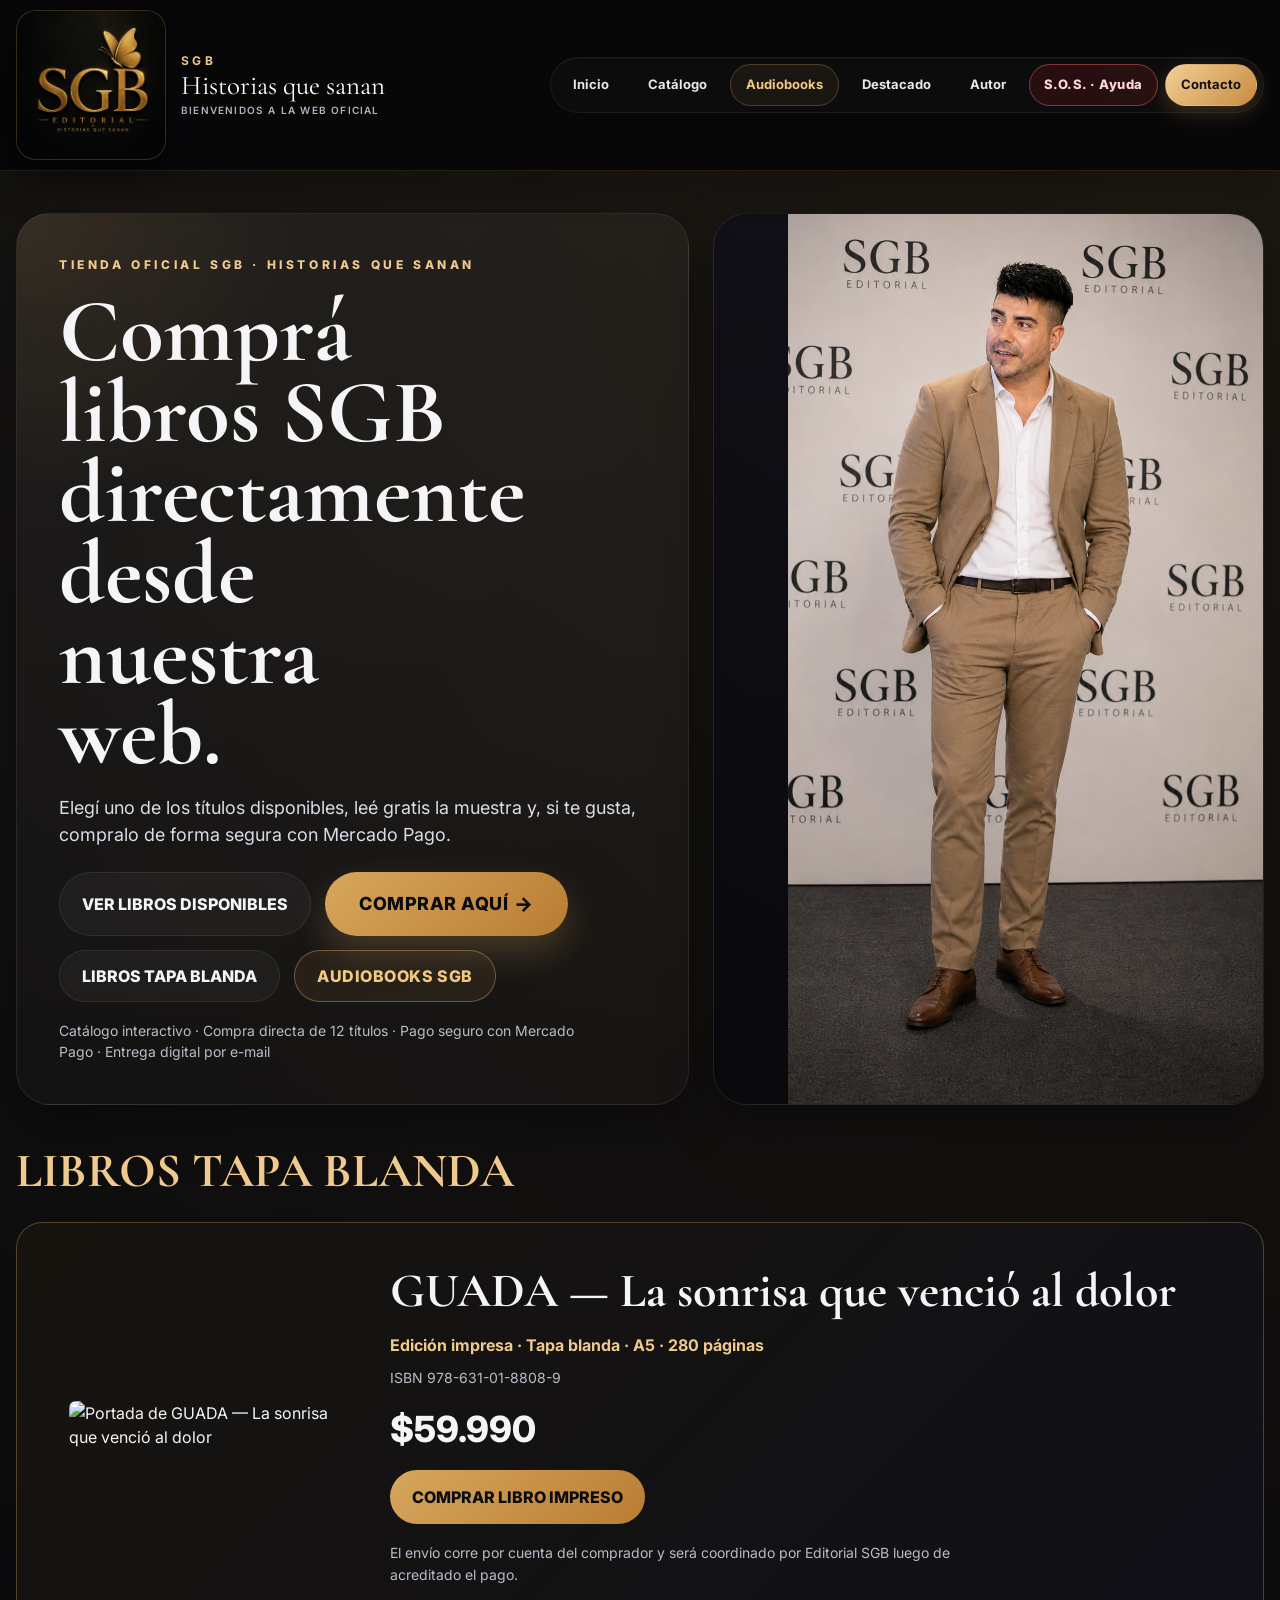
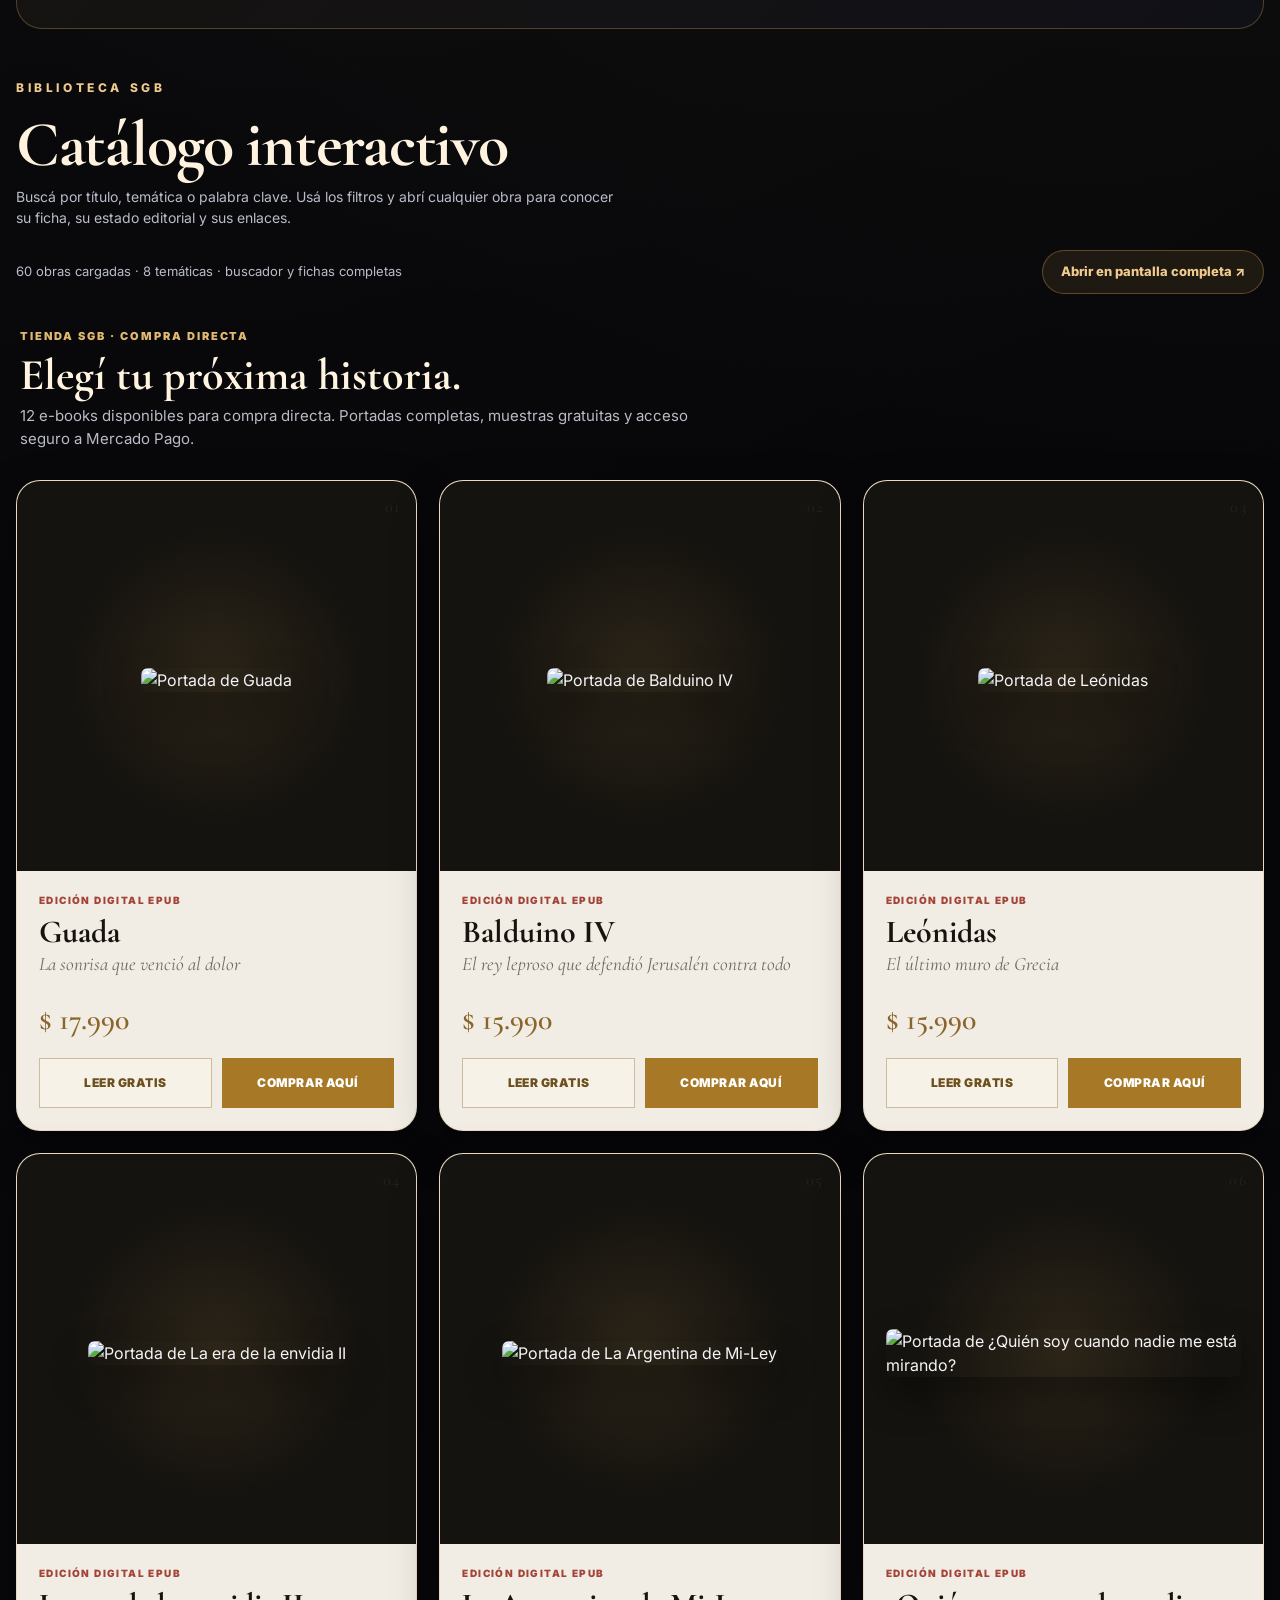
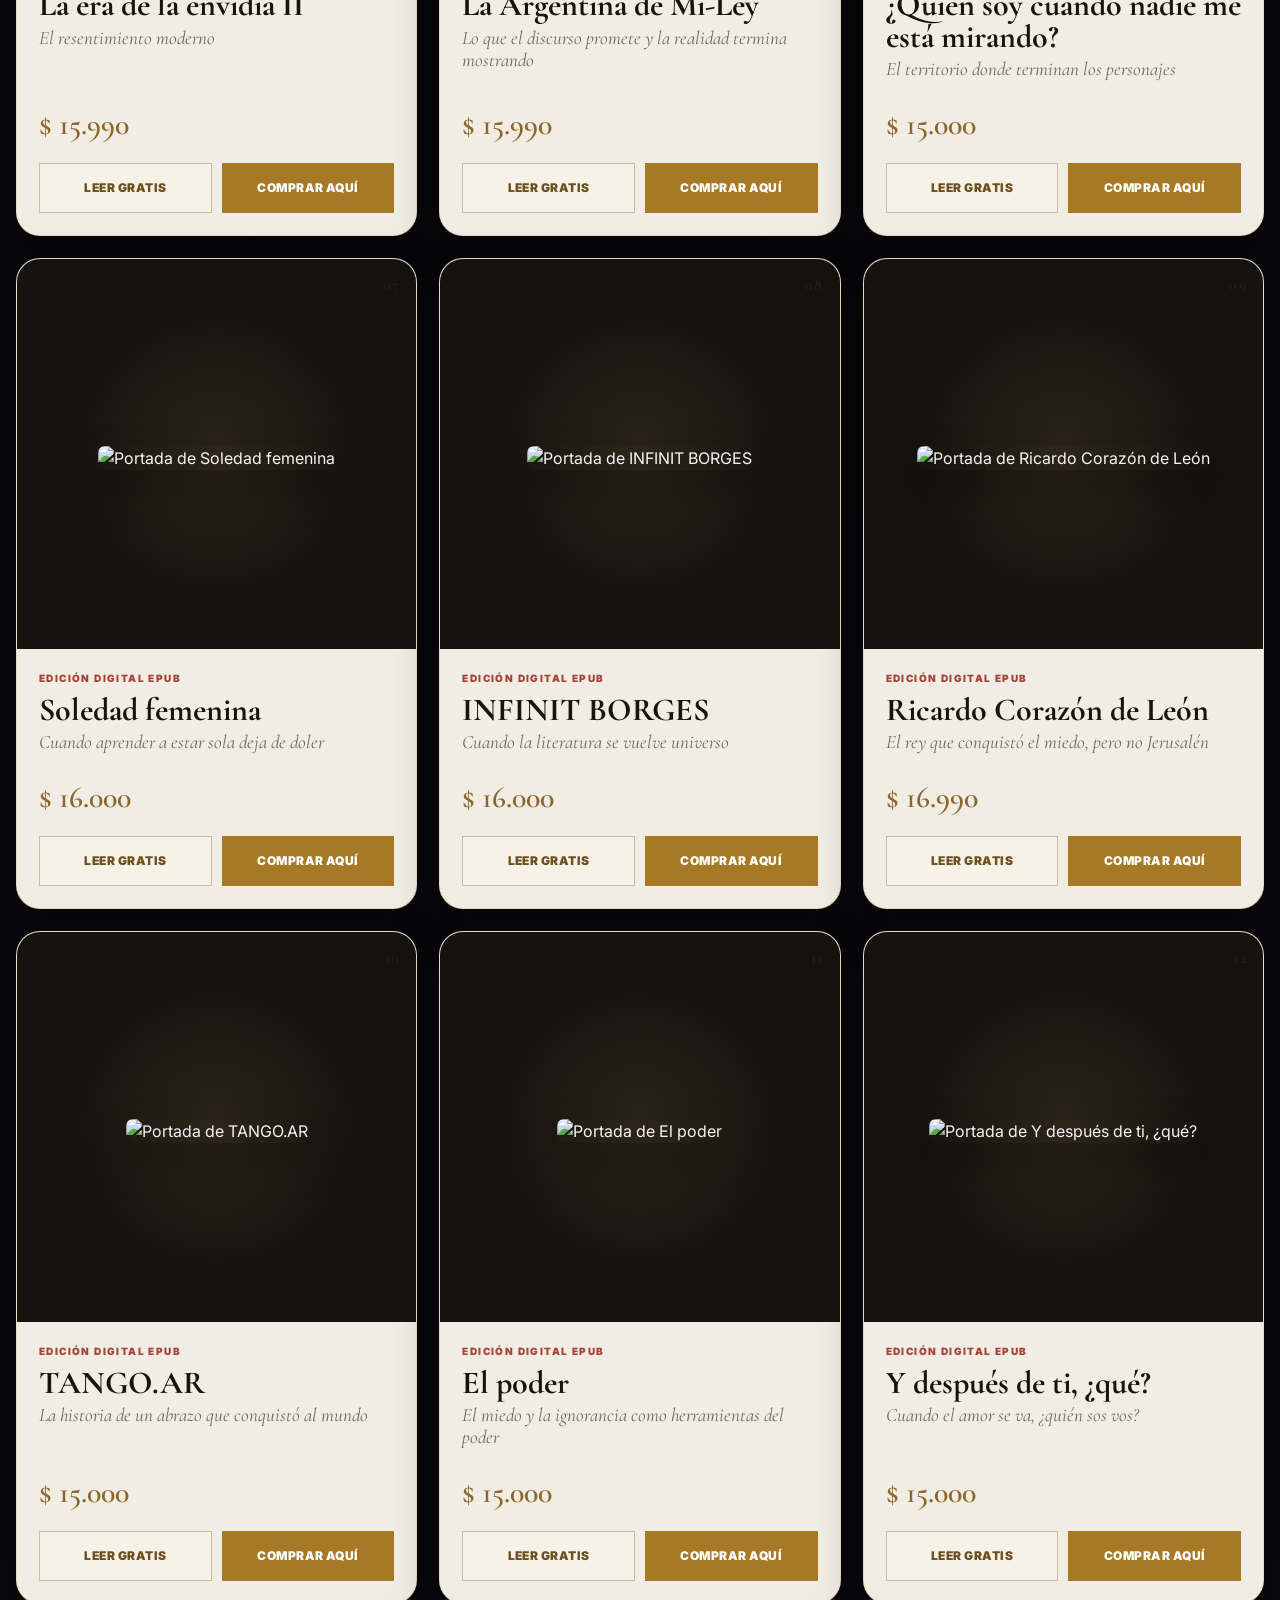
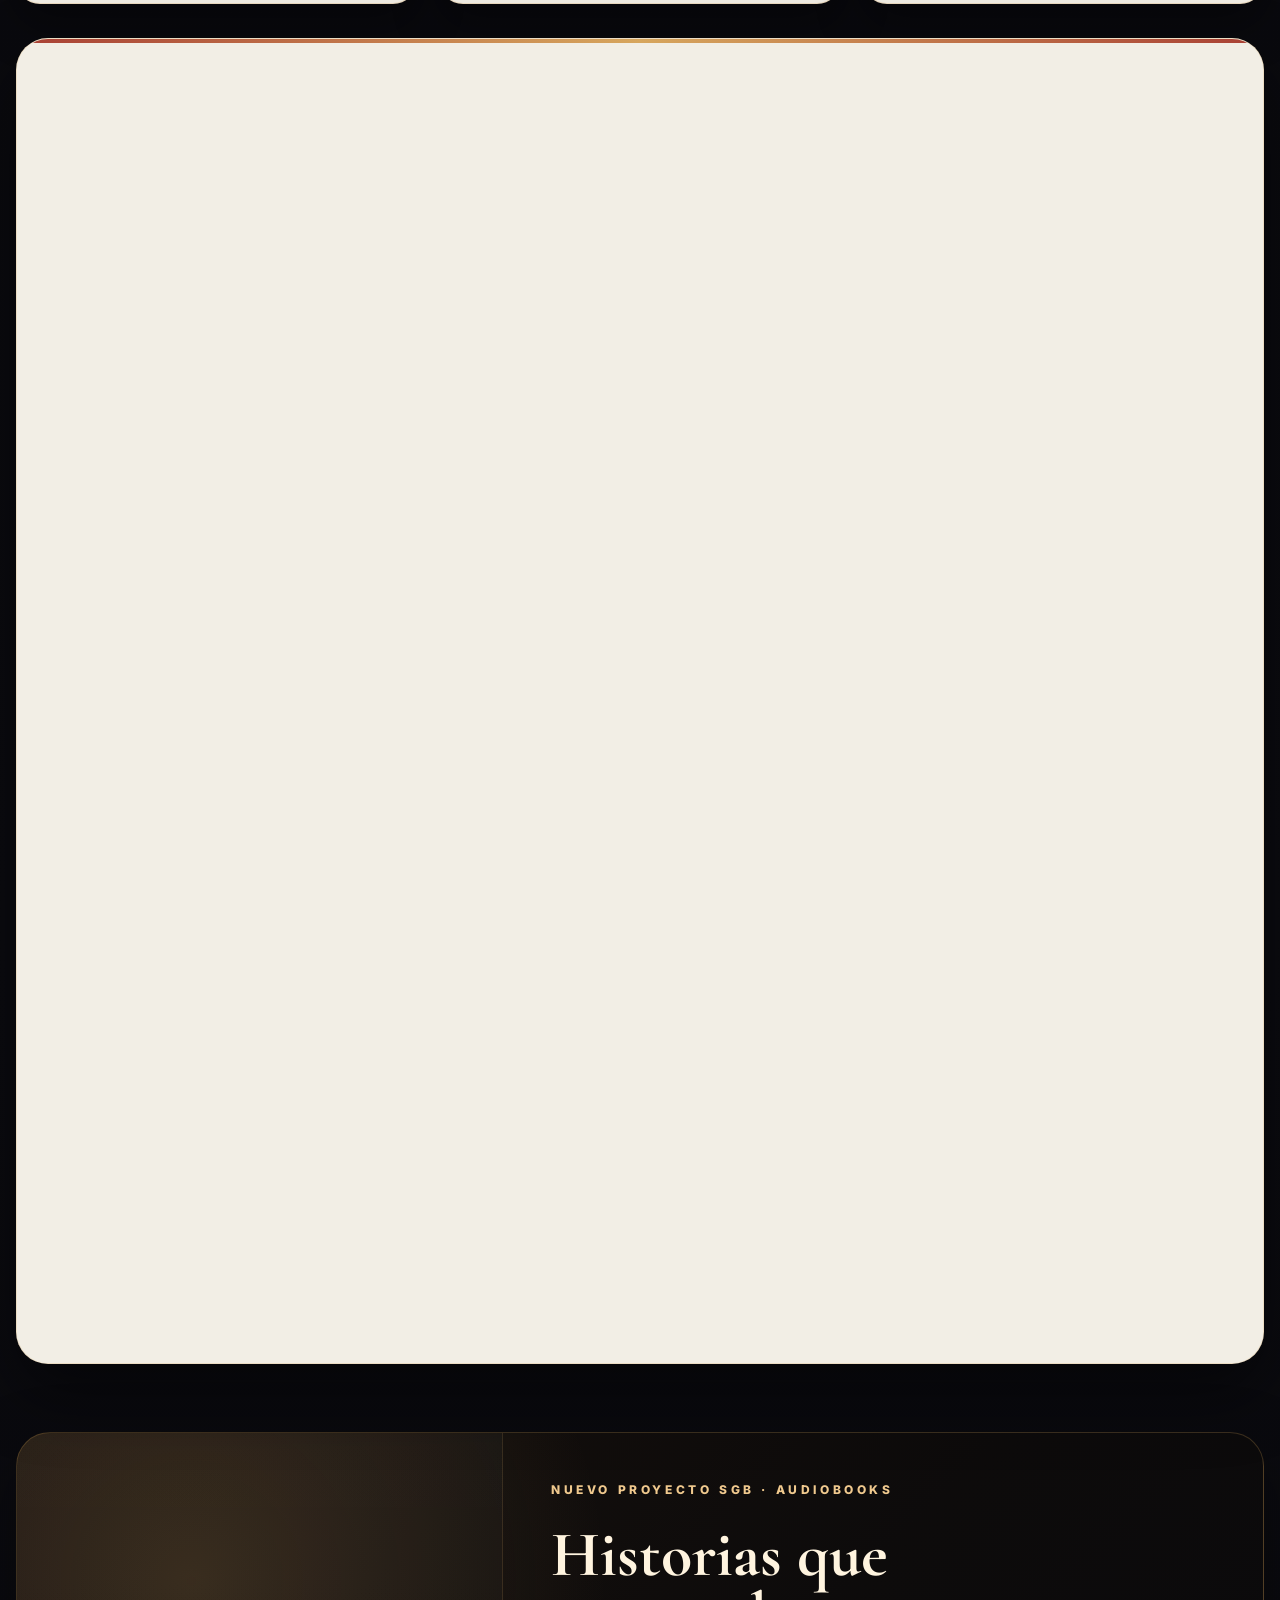
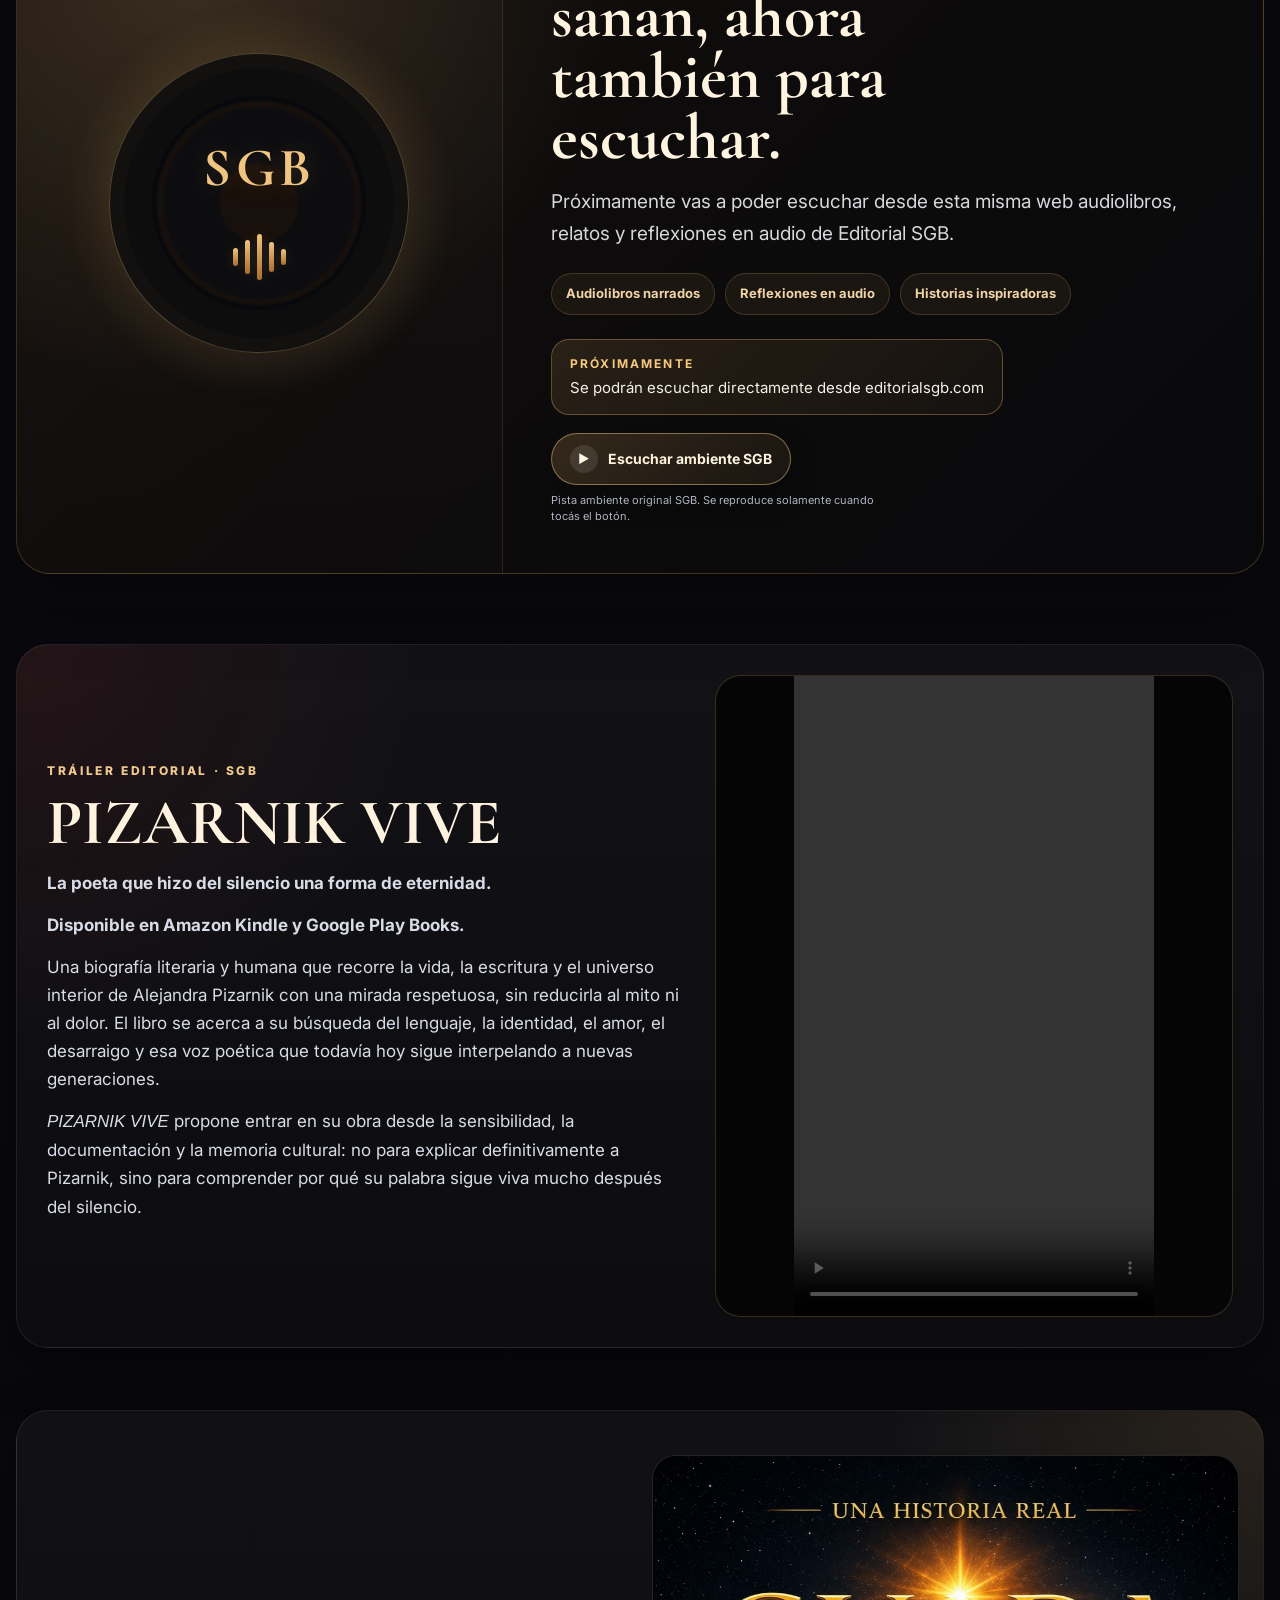
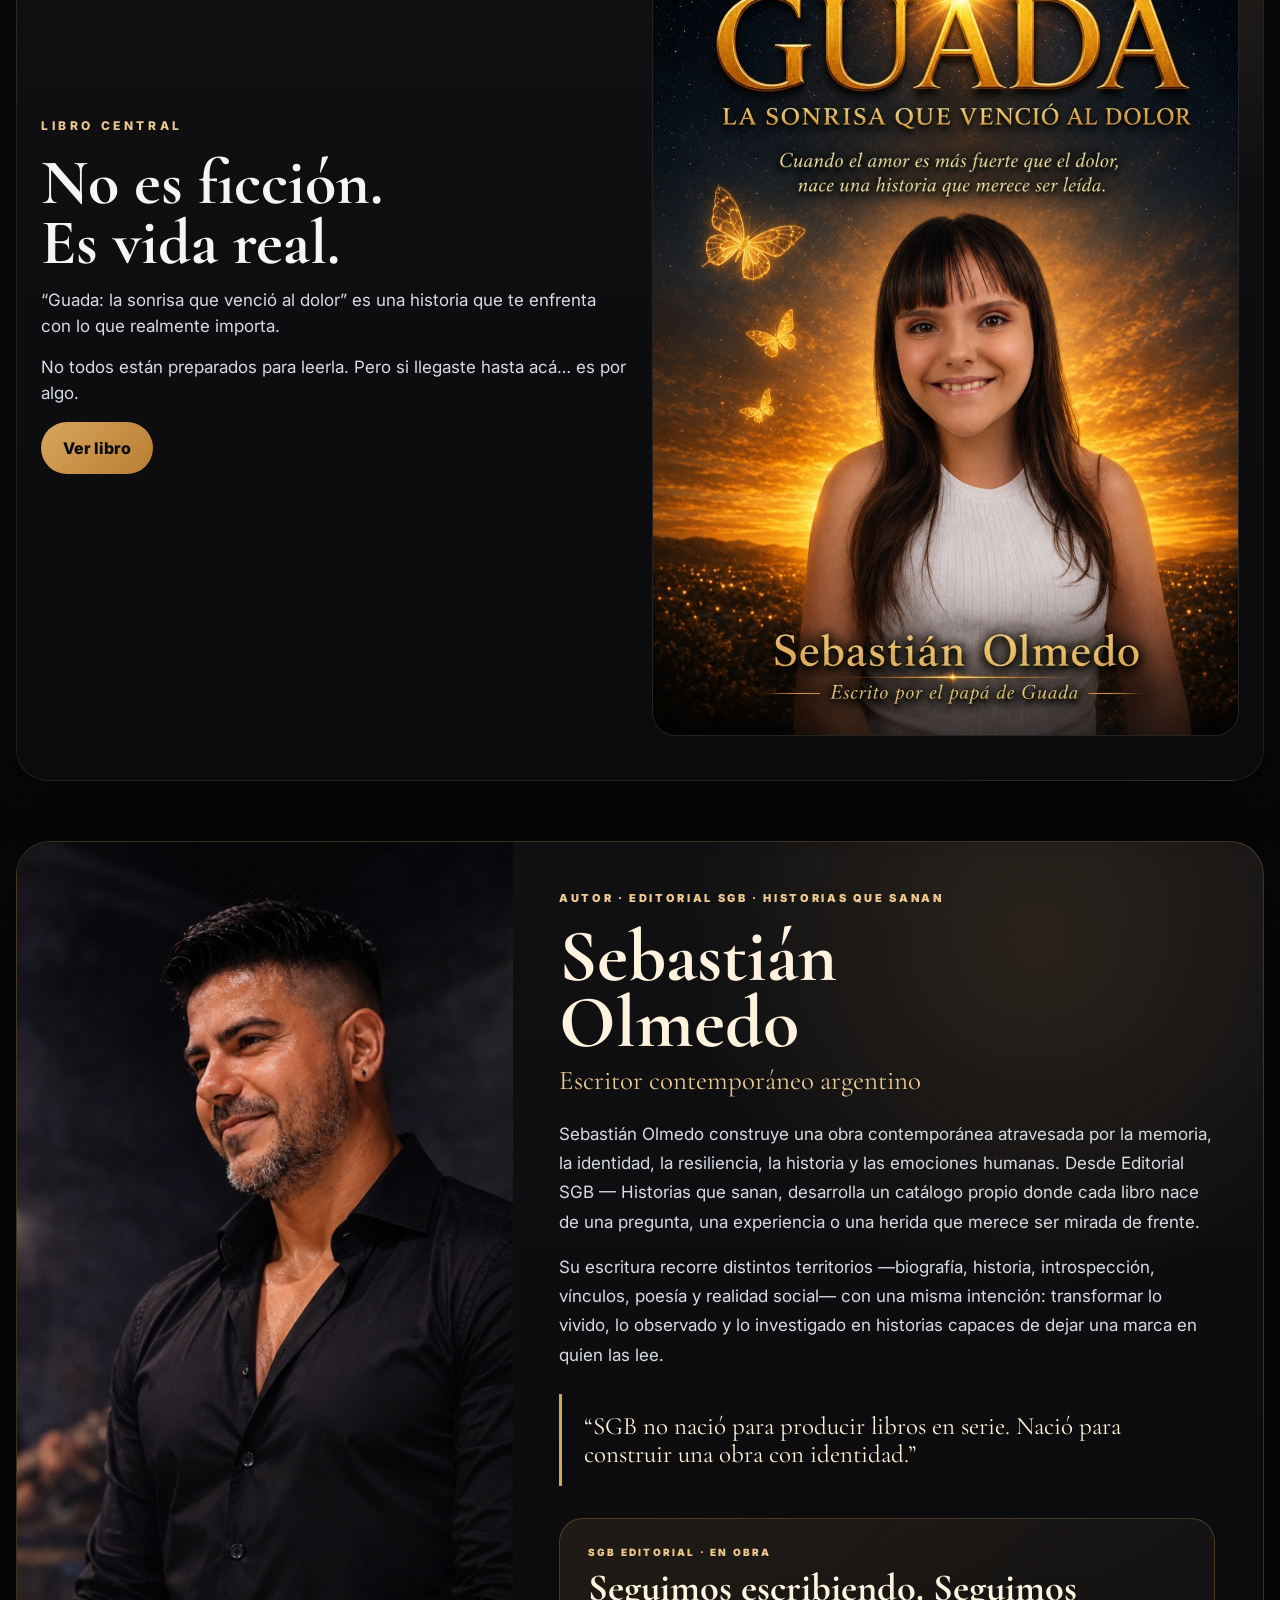
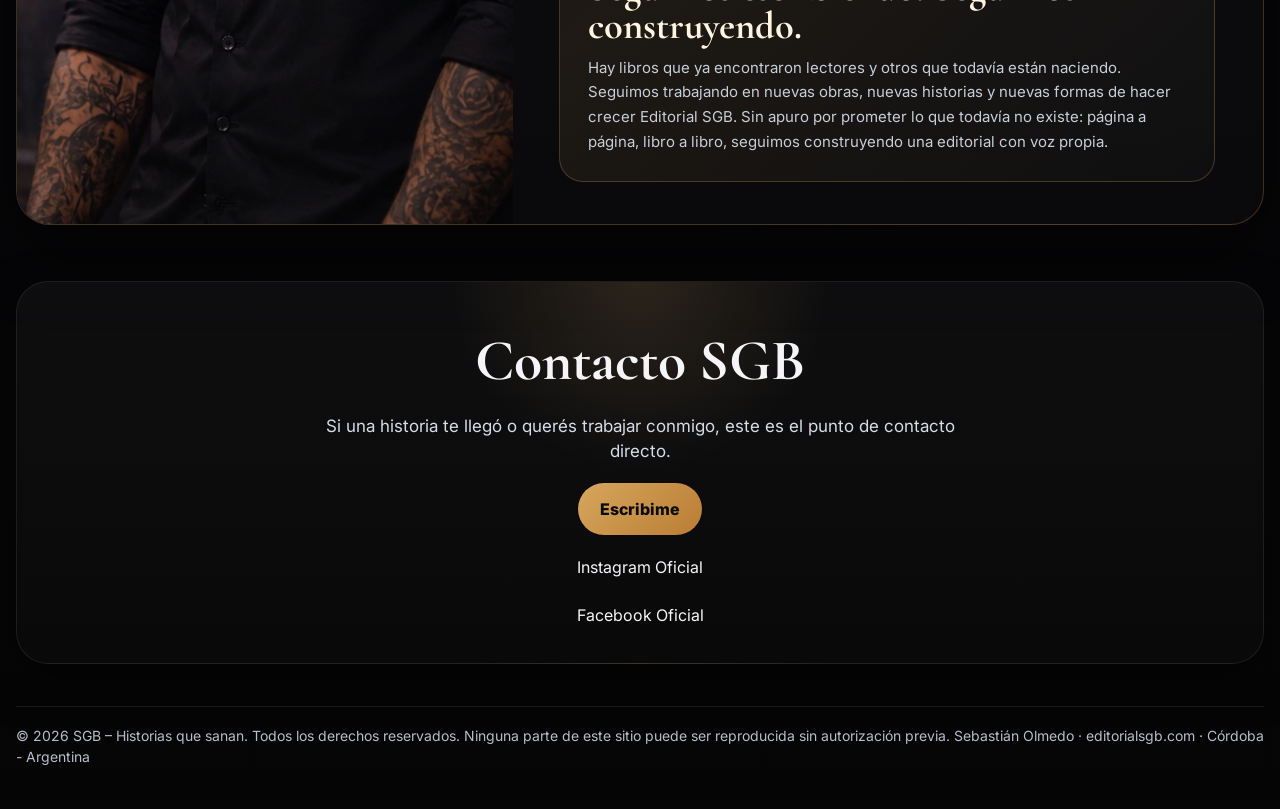
==== commit 088550b5: "Mostrar GUADA tapa blanda y enlazar el formulario impreso existente" ====
--- a/index.html
+++ b/index.html
@@ -2119,6 +2119,46 @@
       transform:translateY(-1px);
     }
 
+  
+    /* Acceso a la edición impresa existente: estilos exclusivos de esta sección. */
+    .sgb-printed-section{scroll-margin-top:170px}
+    .sgb-printed-section h2{
+      font-family:"Cormorant Garamond",serif;
+      font-size:clamp(32px,5vw,48px);
+      line-height:1.1;
+      color:var(--gold-soft);
+      margin-bottom:24px;
+    }
+    .sgb-printed-card{
+      display:grid;
+      grid-template-columns:minmax(180px,280px) minmax(0,1fr);
+      gap:clamp(24px,4vw,52px);
+      align-items:center;
+      padding:clamp(22px,4vw,42px);
+      border:1px solid rgba(215,166,93,.32);
+      border-radius:var(--radius);
+      background:linear-gradient(135deg,#17140f,#101017);
+    }
+    .sgb-printed-cover{width:100%;max-width:260px;height:auto;justify-self:center;border-radius:7px}
+    .sgb-printed-copy{min-width:0}
+    .sgb-printed-copy h3{
+      font-family:"Cormorant Garamond",serif;
+      font-size:clamp(32px,4vw,48px);
+      line-height:1.1;
+      margin-bottom:16px;
+    }
+    .sgb-printed-format{color:var(--gold-soft);font-weight:700;margin-bottom:10px}
+    .sgb-printed-isbn{color:var(--muted);font-size:14px;margin-bottom:20px}
+    .sgb-printed-price{font-size:36px;font-weight:800;line-height:1.2;margin-bottom:18px}
+    .sgb-printed-buy{max-width:100%;min-height:54px;text-align:center;padding:14px 22px}
+    .sgb-printed-shipping{color:var(--muted);font-size:14px;line-height:1.6;max-width:65ch;margin-top:18px}
+    .sgb-printed-link:focus-visible,.sgb-printed-buy:focus-visible{outline:3px solid var(--gold-soft);outline-offset:4px}
+    @media(max-width:760px){
+      .sgb-printed-section{scroll-margin-top:150px}
+      .sgb-printed-card{grid-template-columns:minmax(0,1fr);gap:24px}
+      .sgb-printed-cover{max-width:220px}
+      .sgb-printed-buy{width:100%}
+    }
   </style>
 </head>
 <body>
@@ -2190,6 +2230,7 @@
             <a class="btn btn-primary btn-buy"
                href="#tienda-directa"
                aria-label="Ir a los e-books disponibles para compra directa en Editorial SGB">COMPRAR AQUÍ</a>
+            <a class="btn btn-secondary sgb-printed-link" href="#libros-tapa-blanda">LIBROS TAPA BLANDA</a>
             <a class="btn btn-audio" href="#audiobooks" aria-label="Ir a la sección Audiobooks SGB">AUDIOBOOKS SGB</a>
           </div>
 
@@ -2202,6 +2243,27 @@
           <img src="Sebastian_Olmedo_SGB.jpg
           " alt="Sebastián Olmedo">
         </div>
+      </div>
+    </section>
+
+    <section class="section sgb-printed-section" id="libros-tapa-blanda" aria-labelledby="sgb-printed-heading">
+      <div class="container">
+        <h2 id="sgb-printed-heading">LIBROS TAPA BLANDA</h2>
+        <article class="sgb-printed-card" aria-labelledby="sgb-printed-guada">
+          <img class="sgb-printed-cover"
+               src="https://catalogo-sgb-privado.budas4114.chatgpt.site/covers/guada.webp"
+               alt="Portada de GUADA — La sonrisa que venció al dolor"
+               loading="lazy">
+          <div class="sgb-printed-copy">
+            <h3 id="sgb-printed-guada">GUADA — La sonrisa que venció al dolor</h3>
+            <p class="sgb-printed-format">Edición impresa · Tapa blanda · A5 · 280 páginas</p>
+            <p class="sgb-printed-isbn">ISBN 978-631-01-8808-9</p>
+            <p class="sgb-printed-price" aria-label="59.990 pesos argentinos">$59.990</p>
+            <a class="btn btn-primary sgb-printed-buy"
+               href="https://catalogo-sgb-privado.budas4114.chatgpt.site/impresos/guada-tapa-blanda">COMPRAR LIBRO IMPRESO</a>
+            <p class="sgb-printed-shipping">El envío corre por cuenta del comprador y será coordinado por Editorial SGB luego de acreditado el pago.</p>
+          </div>
+        </article>
       </div>
     </section>
 
@@ -2816,3 +2878,4 @@
   
 </html>
 
+
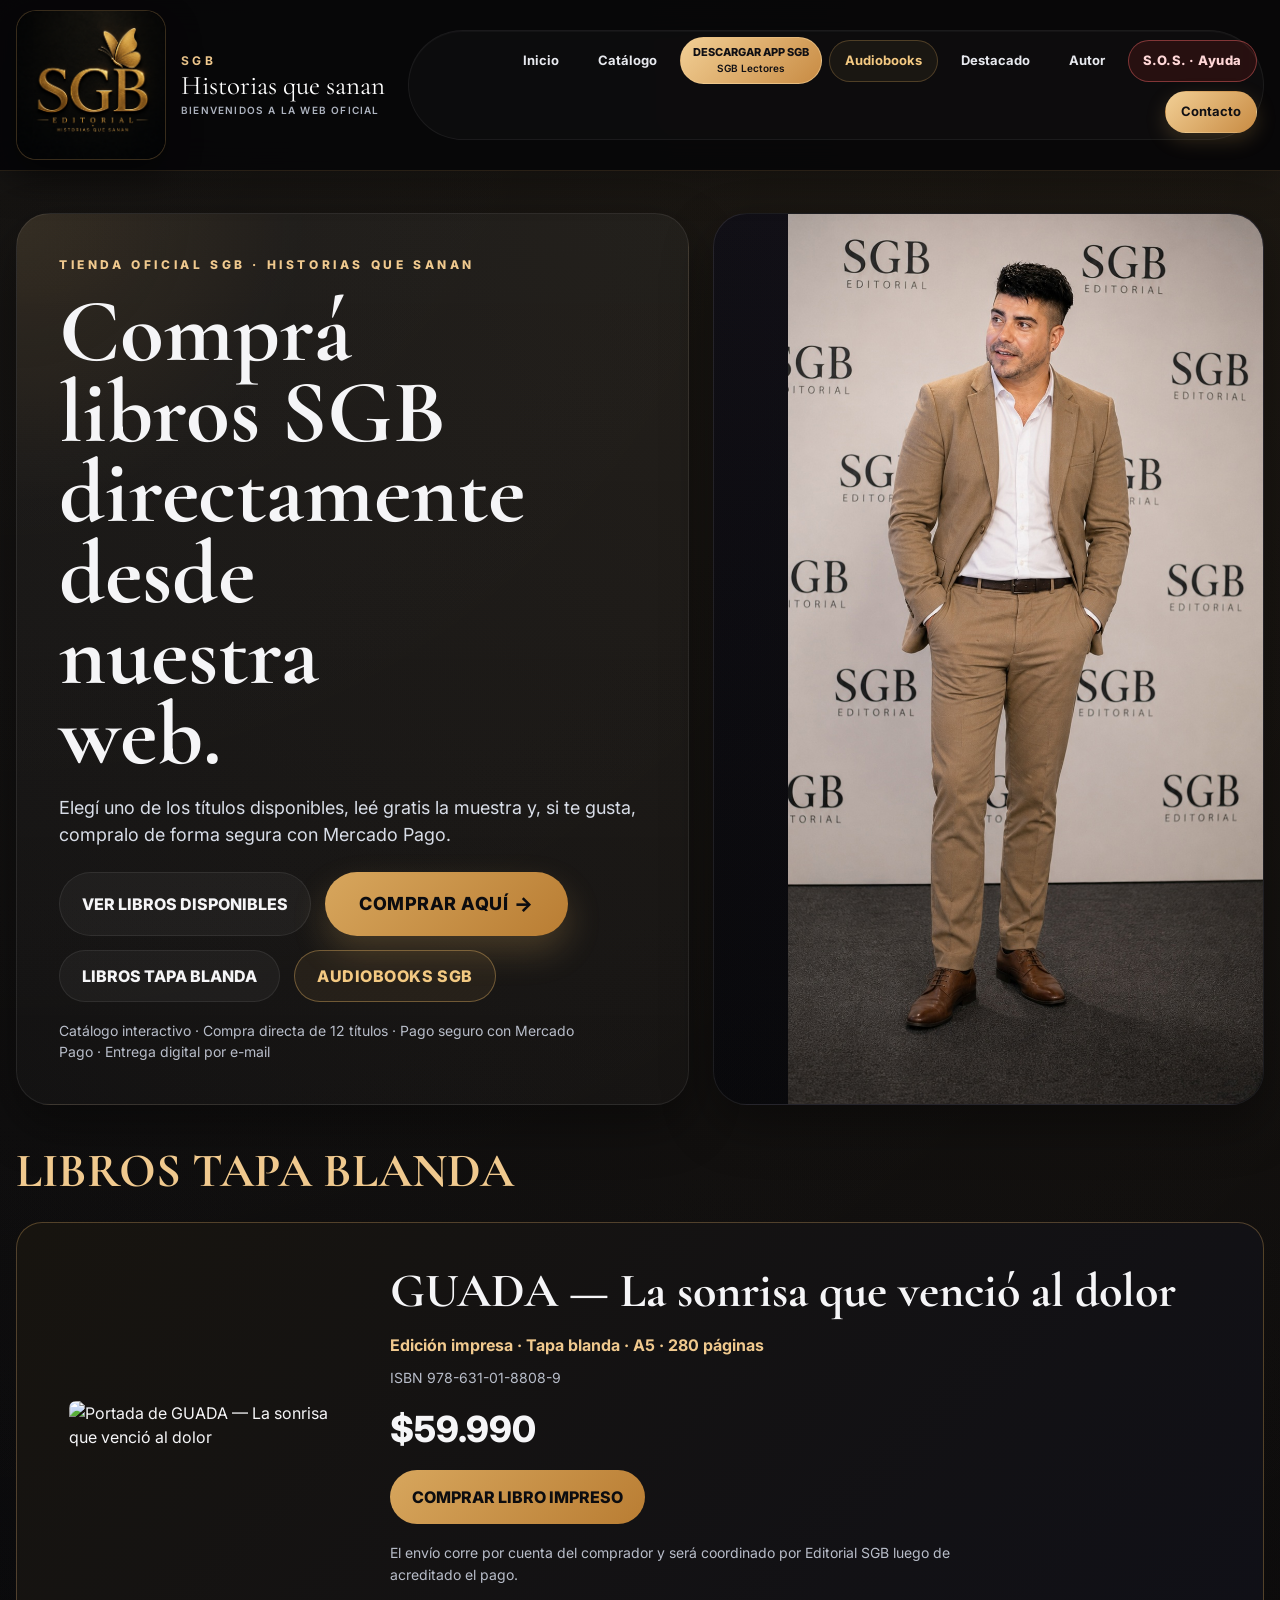
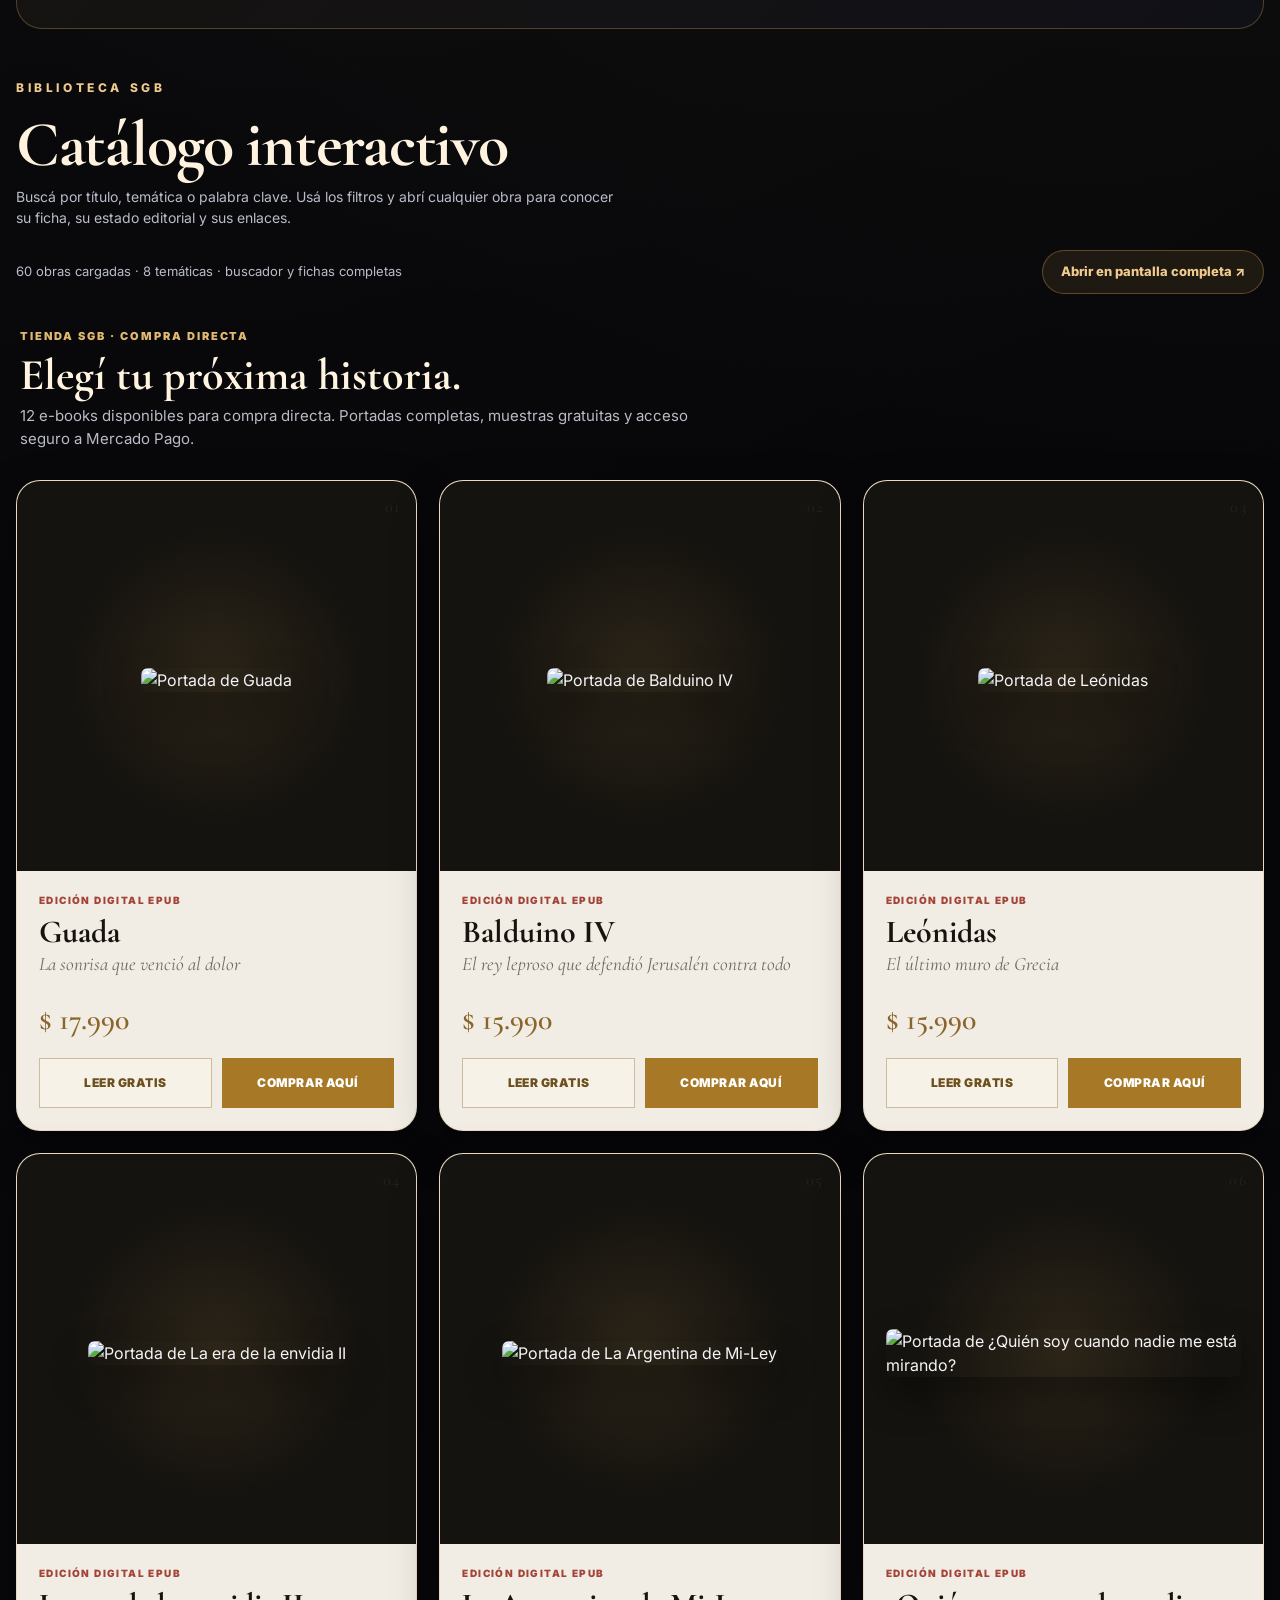
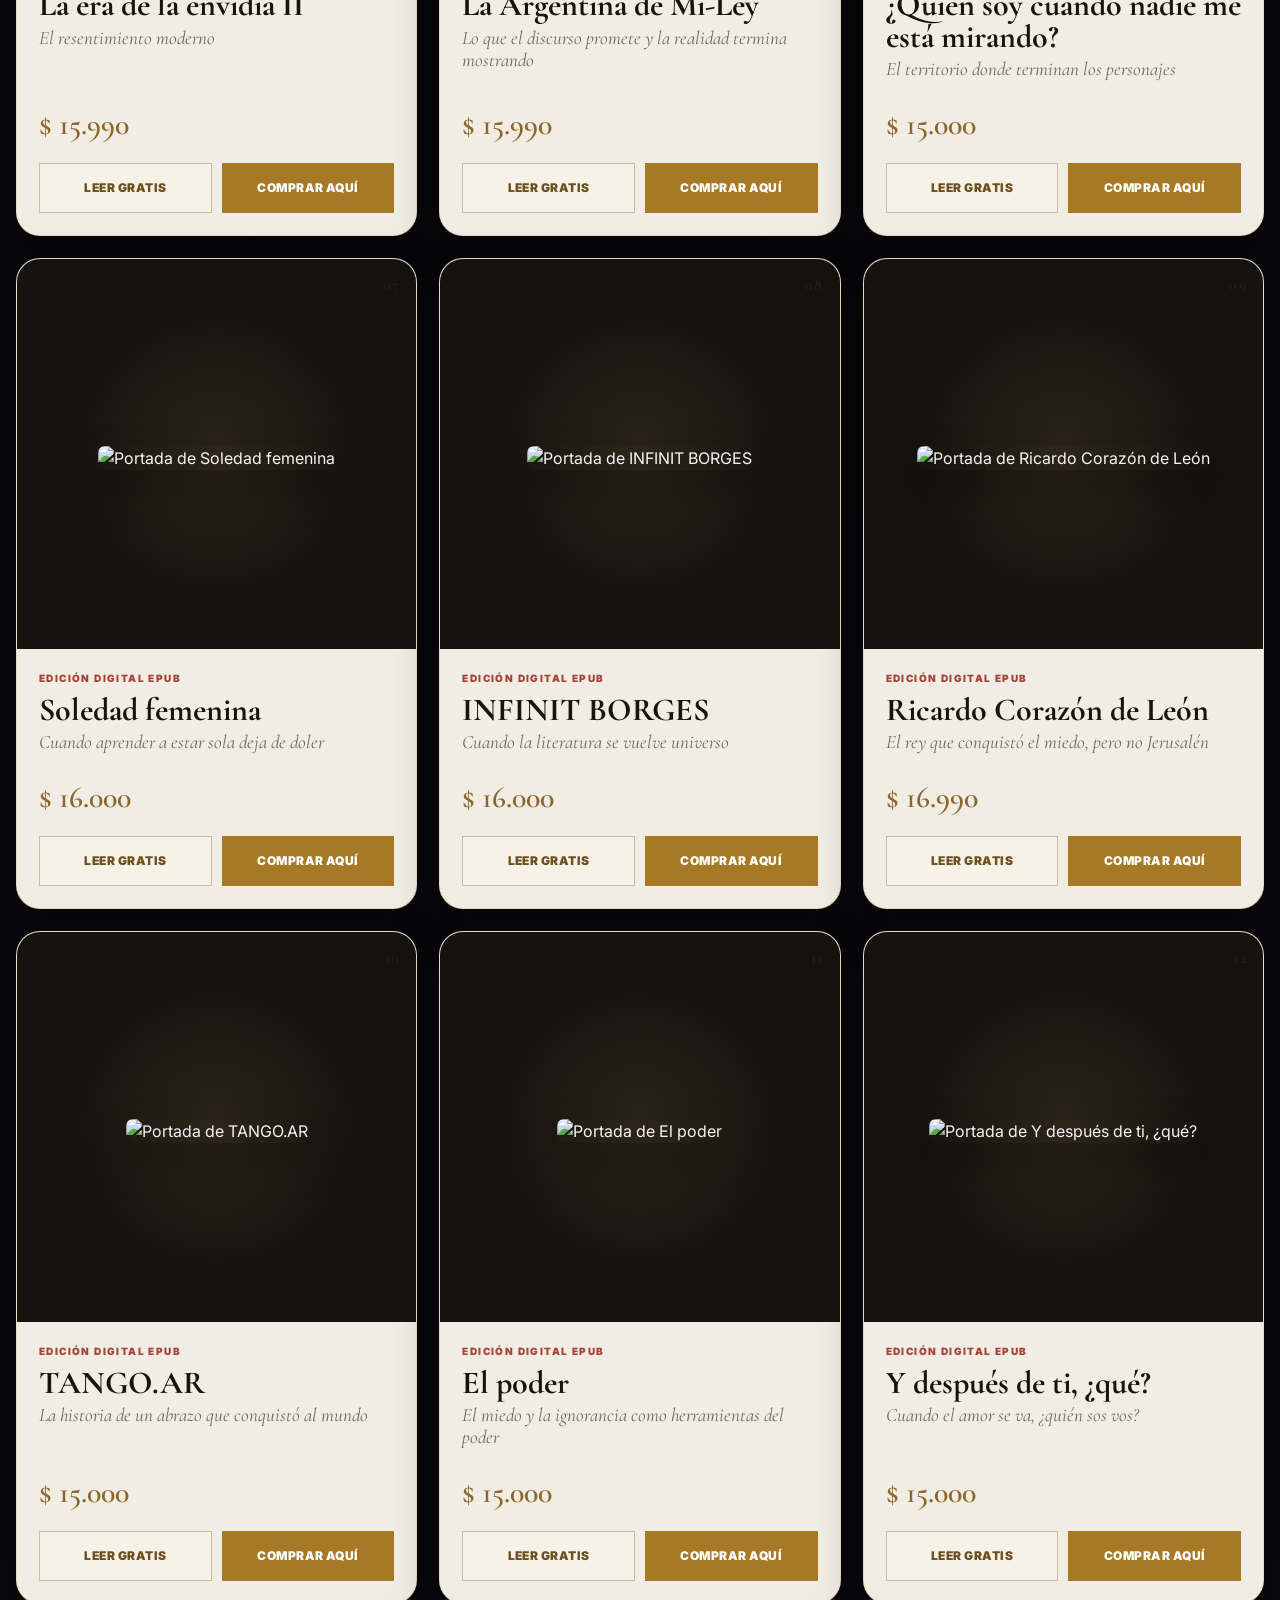
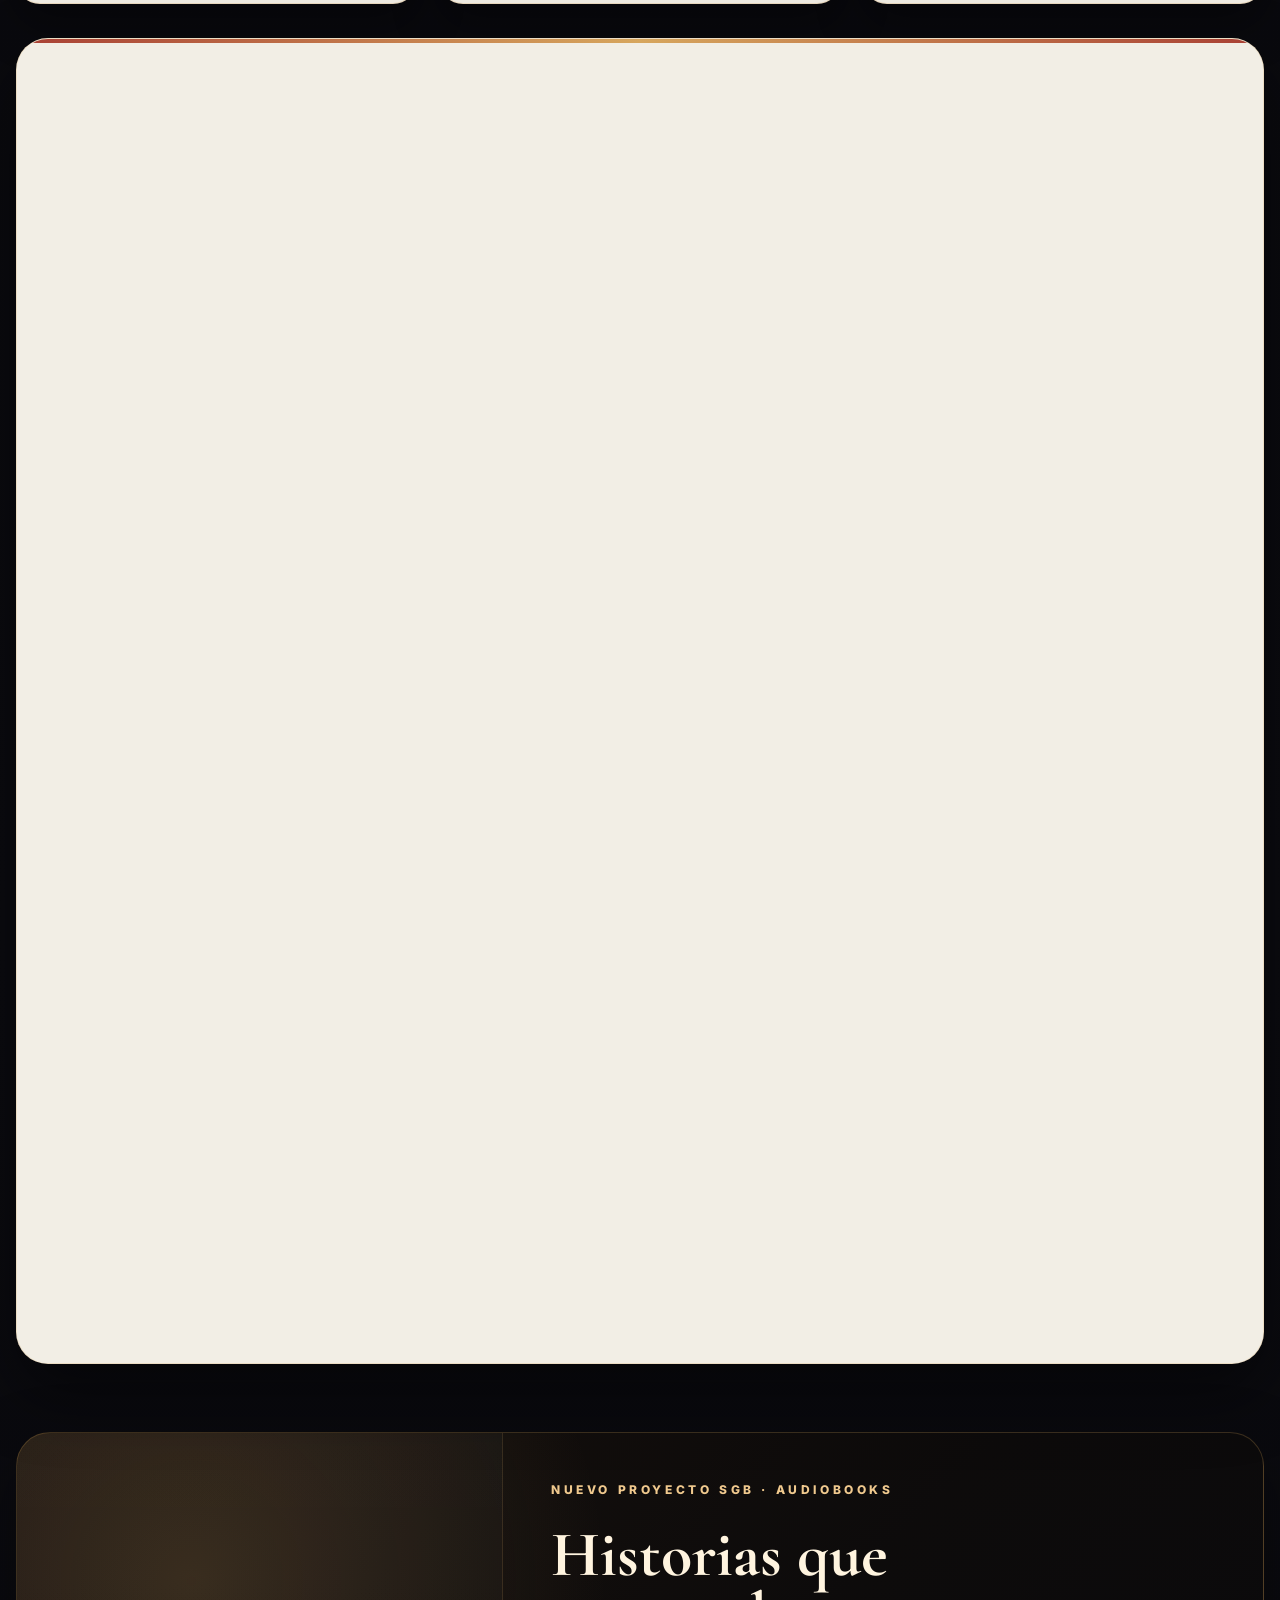
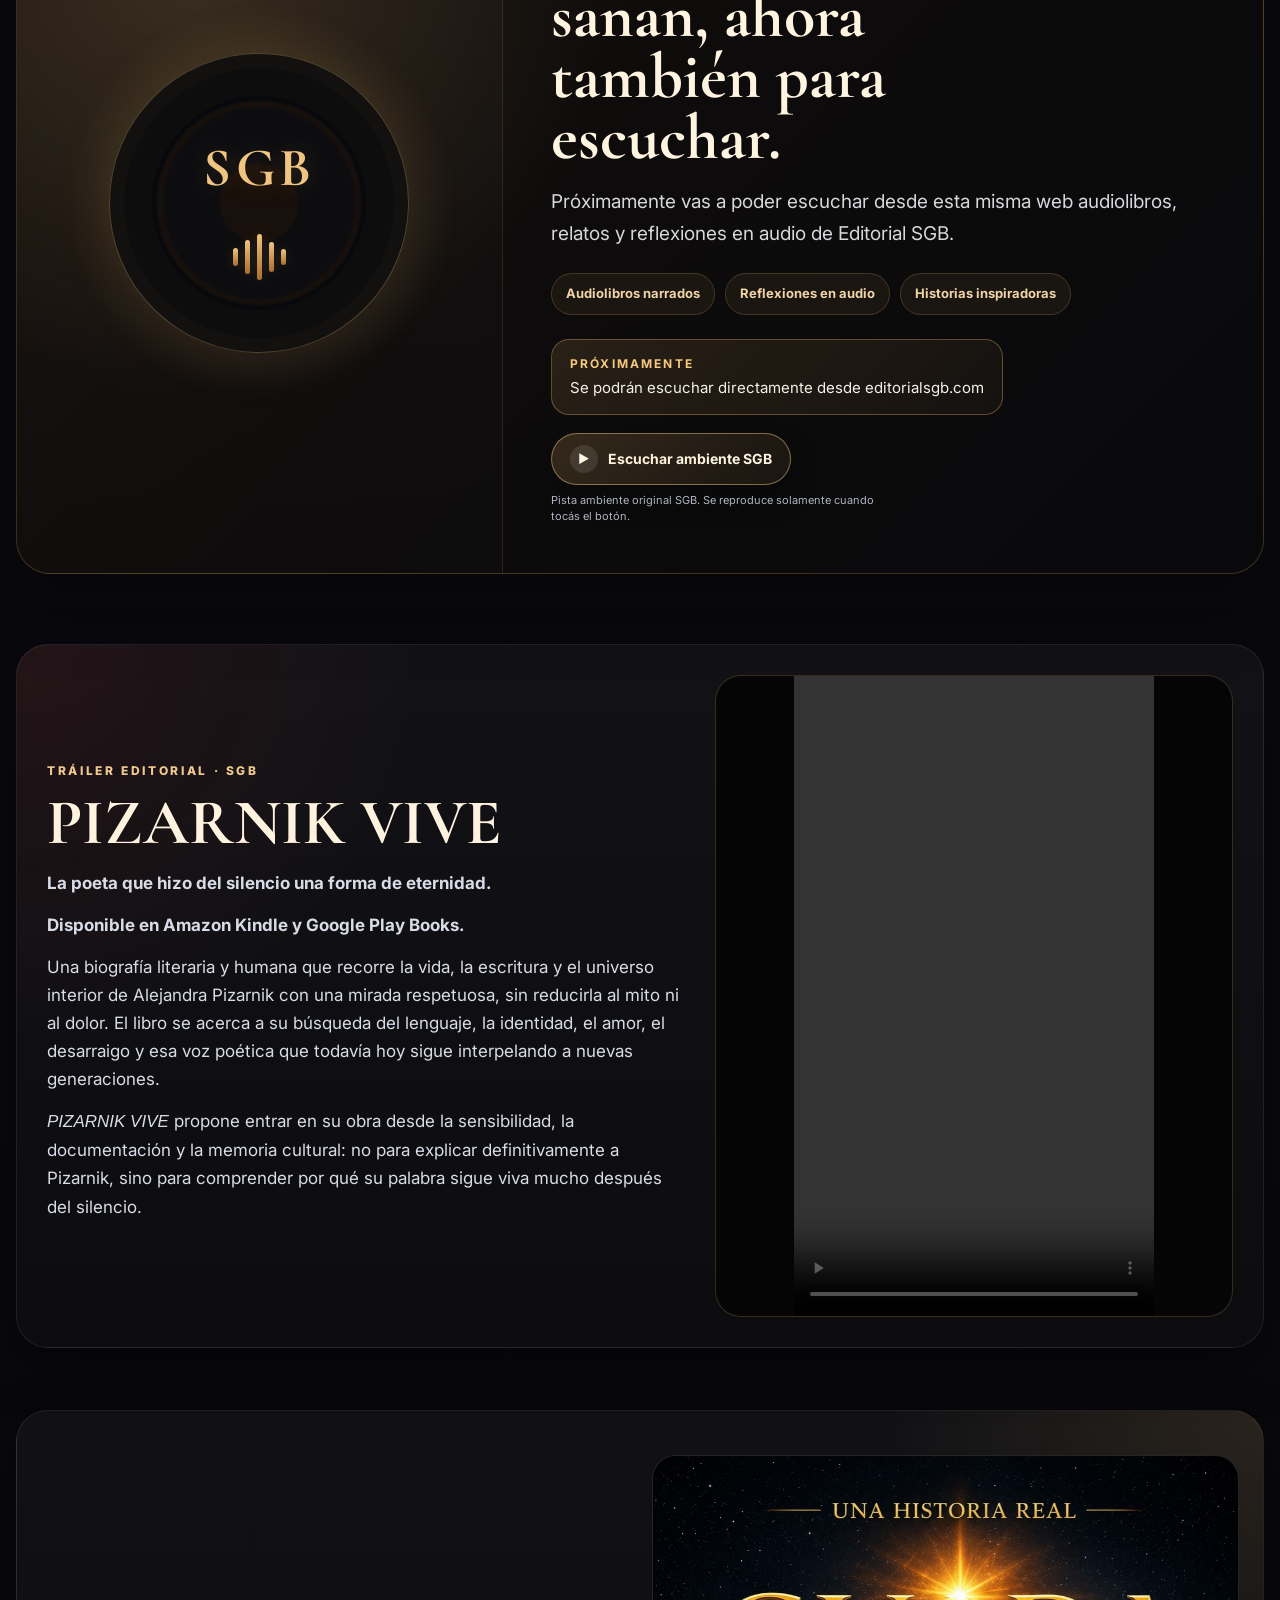
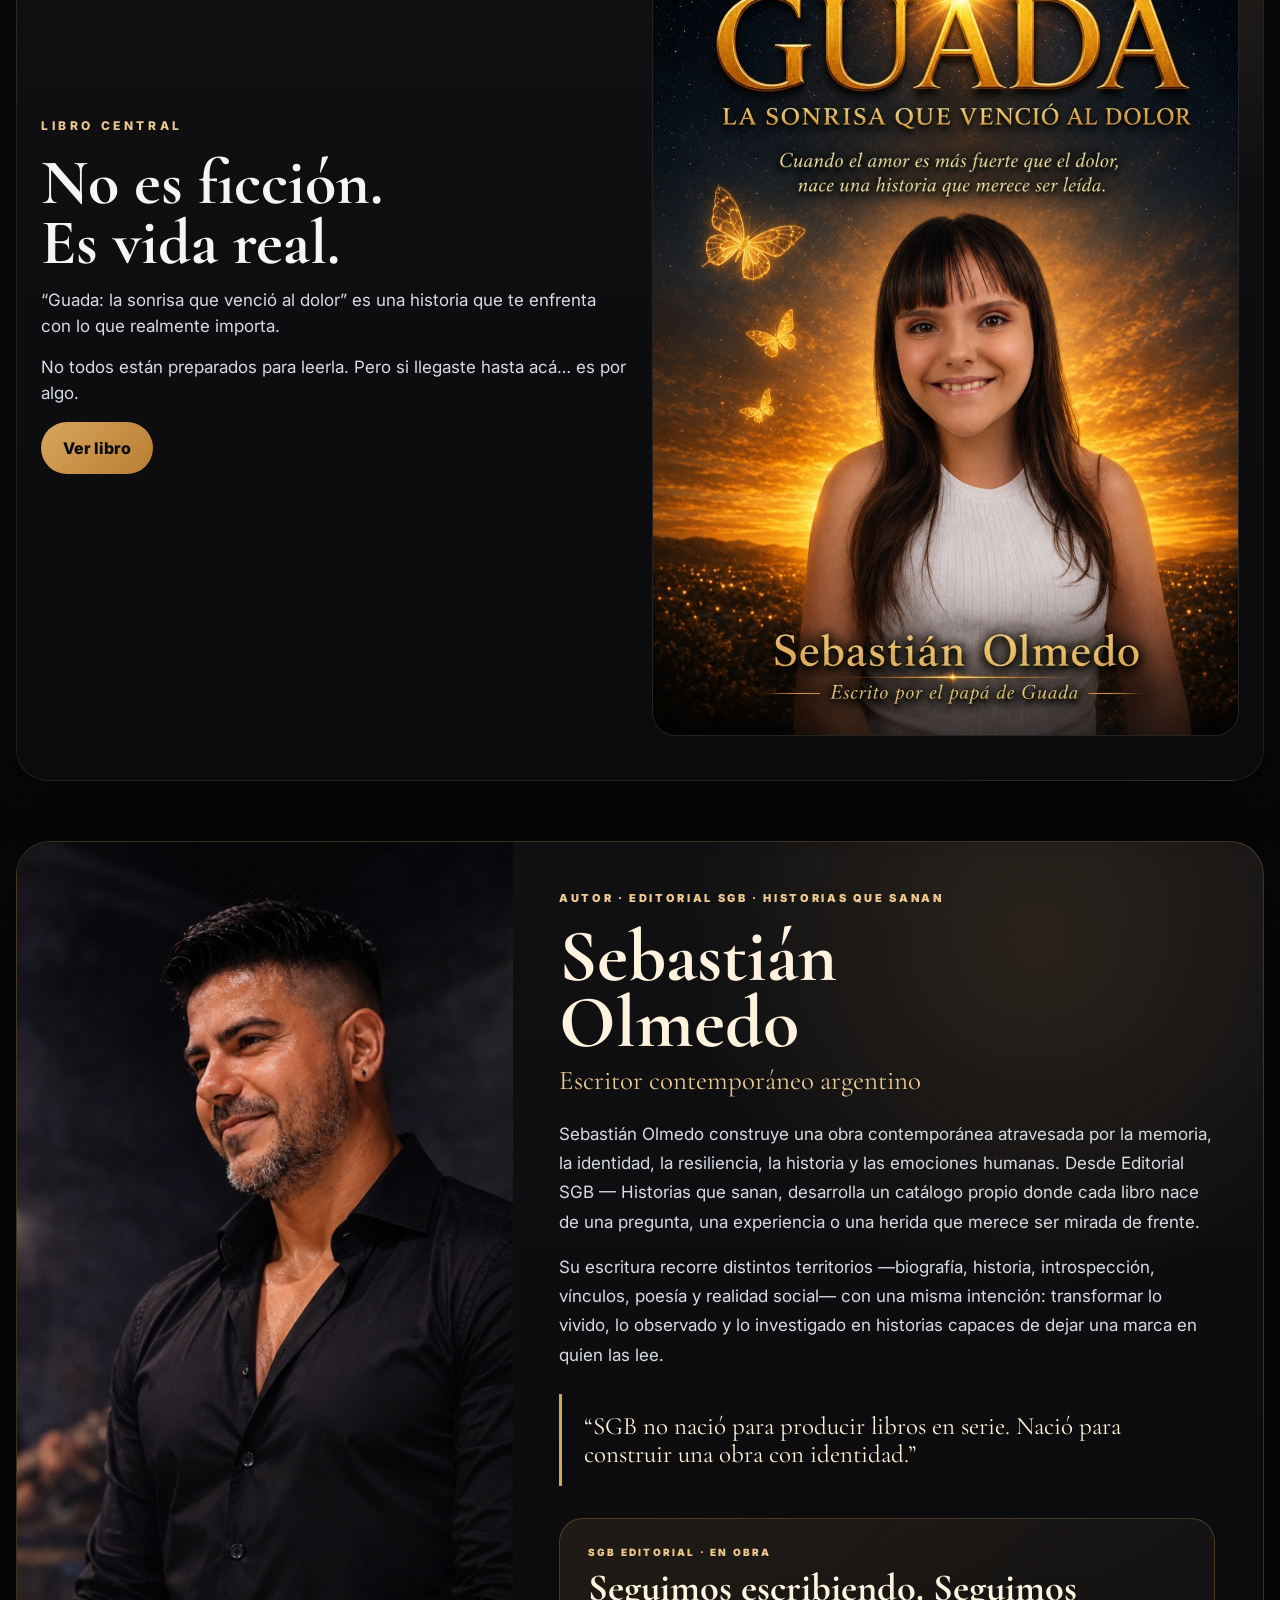
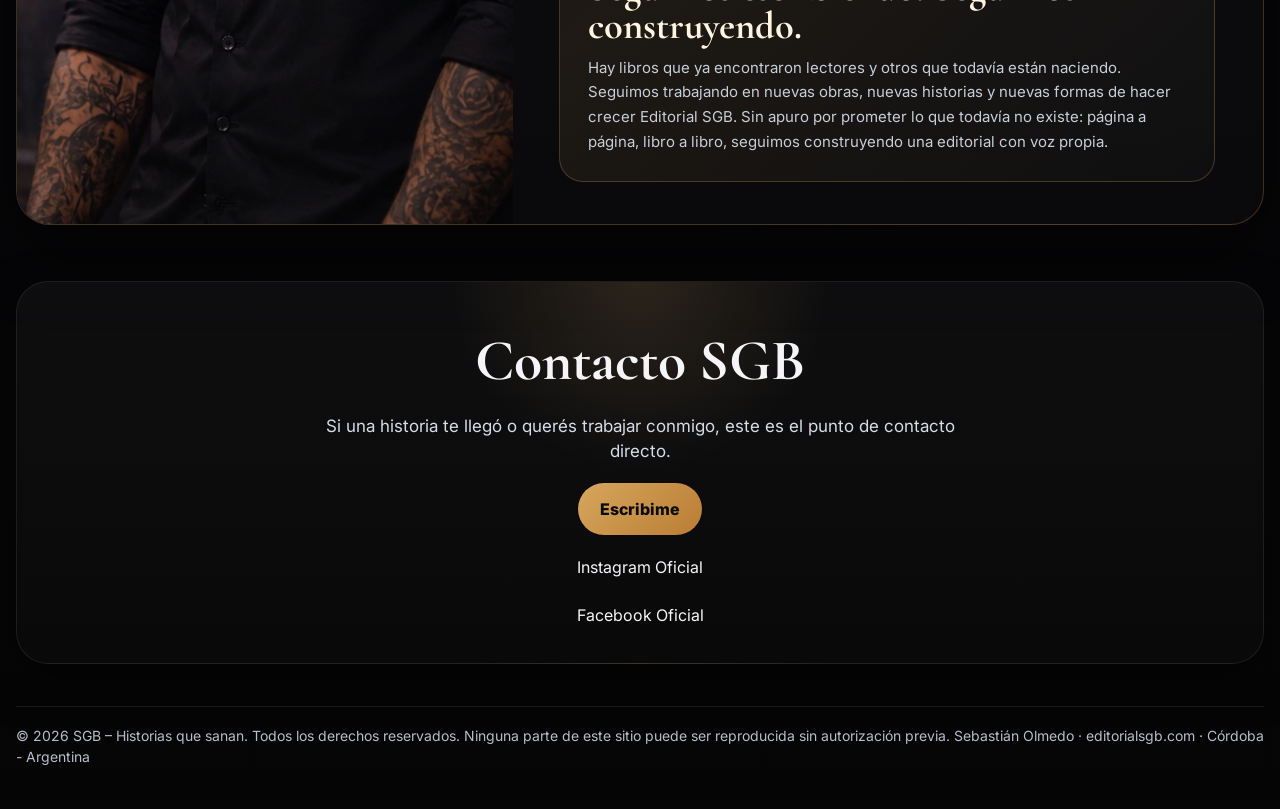
==== commit d87177e4: "Agregar acceso a instalar SGB Lectores en el menú principal" ====
--- a/index.html
+++ b/index.html
@@ -2120,6 +2120,29 @@
     }
 
   
+    /* Acceso directo a la instalación existente de SGB Lectores. */
+    .nav-links a.nav-app{
+      flex-direction:column;
+      gap:2px;
+      padding:8px 12px;
+      line-height:1.25;
+      text-align:center;
+      color:#111014;
+      background:linear-gradient(135deg,#f2cf95,#c88b43);
+      border-color:rgba(240,201,142,.65);
+      font-size:11px;
+      font-weight:800;
+    }
+    .nav-links a.nav-app small{font-size:10px;font-weight:600}
+    .nav-links a.nav-app:hover{color:#111014;box-shadow:0 7px 20px rgba(215,166,93,.22)}
+    .nav-links a.nav-app:focus-visible{outline:2px solid var(--gold-soft);outline-offset:3px}
+    @media (min-width:761px){
+      .nav-links{flex-wrap:wrap;justify-content:flex-end}
+    }
+    @media (max-width:760px){
+      .nav-links a.nav-app{grid-column:1 / -1;min-height:52px}
+    }
+
     /* Acceso a la edición impresa existente: estilos exclusivos de esta sección. */
     .sgb-printed-section{scroll-margin-top:170px}
     .sgb-printed-section h2{
@@ -2205,6 +2228,7 @@
       <nav class="nav-links" id="sgbNavLinks" aria-label="Navegación principal">
         <a class="active" href="#inicio">Inicio</a>
         <a href="#catalogo">Catálogo</a>
+        <a class="nav-app" href="https://catalogo-sgb-privado.budas4114.chatgpt.site/app#ayuda"><span>DESCARGAR APP SGB</span><small>SGB Lectores</small></a>
         <a class="nav-audio" href="#audiobooks">Audiobooks</a>
         <a href="#destacado">Destacado</a>
         <a href="#autor">Autor</a>
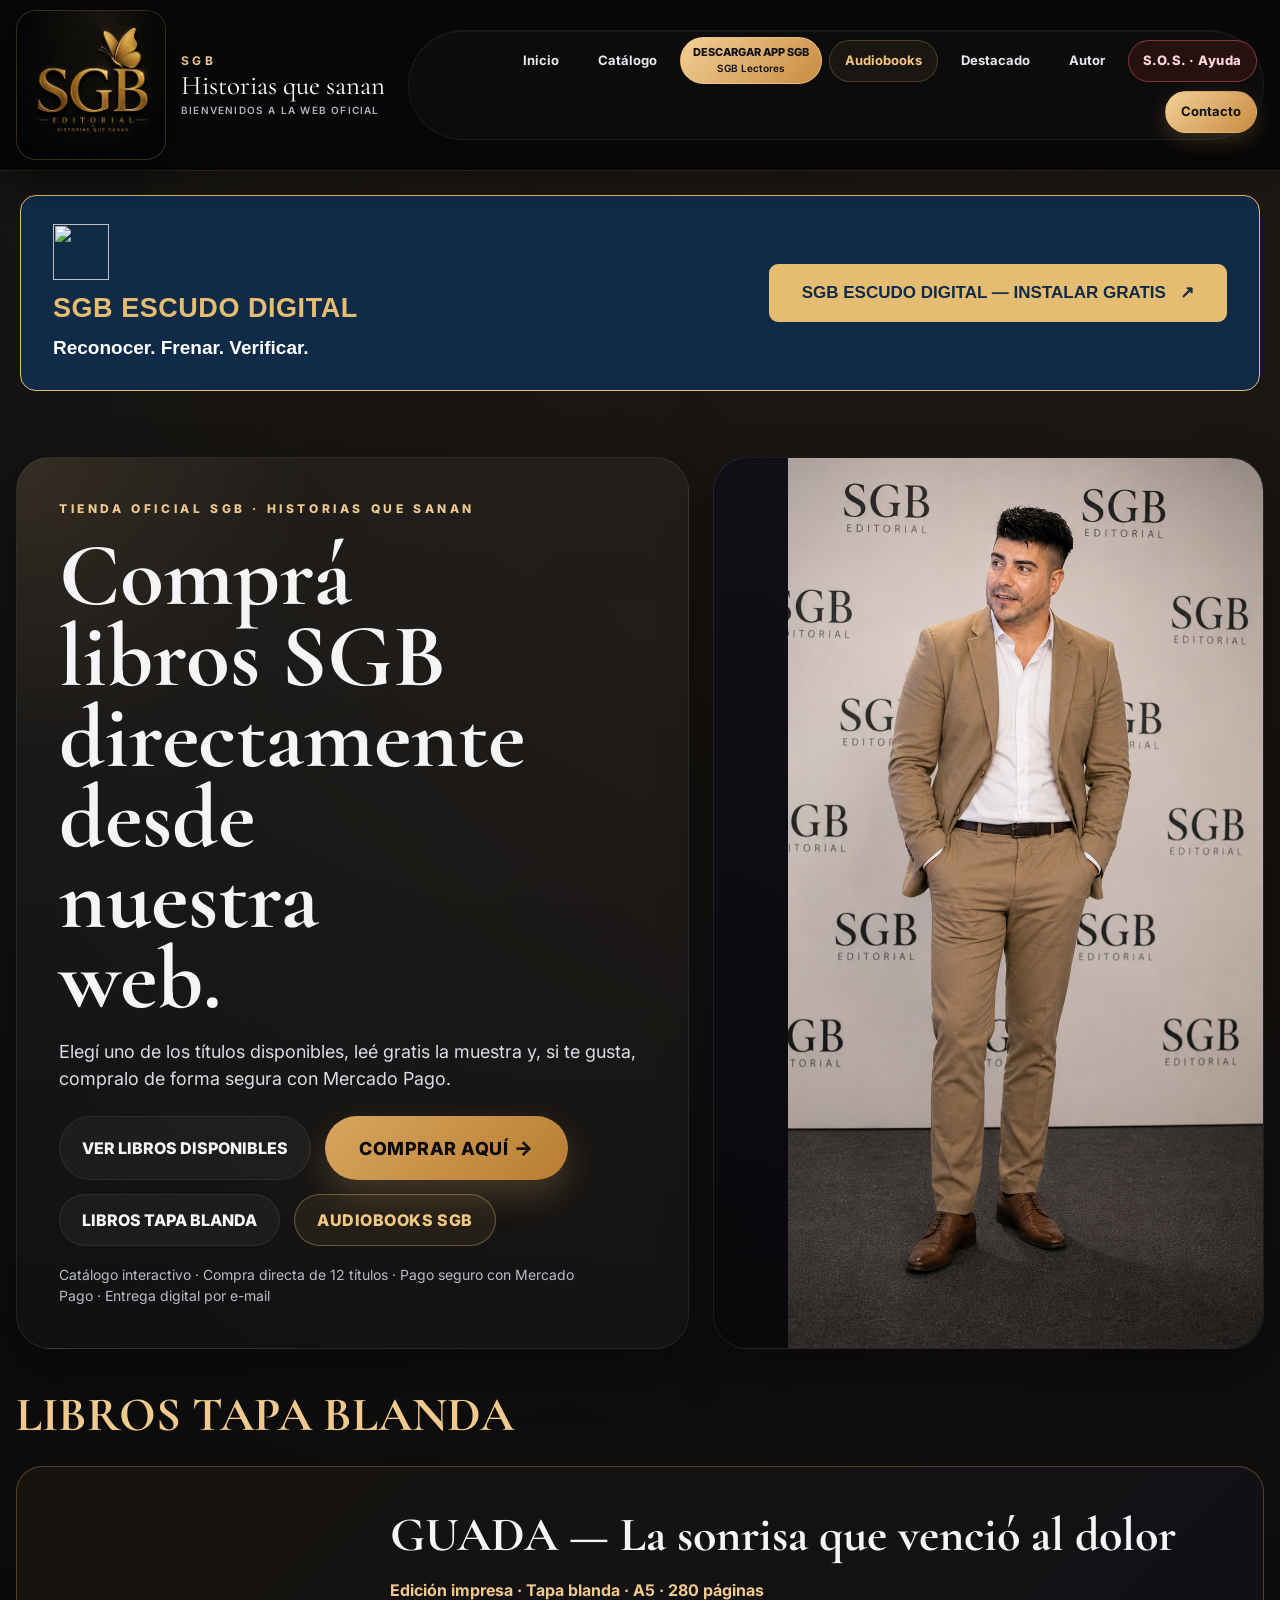
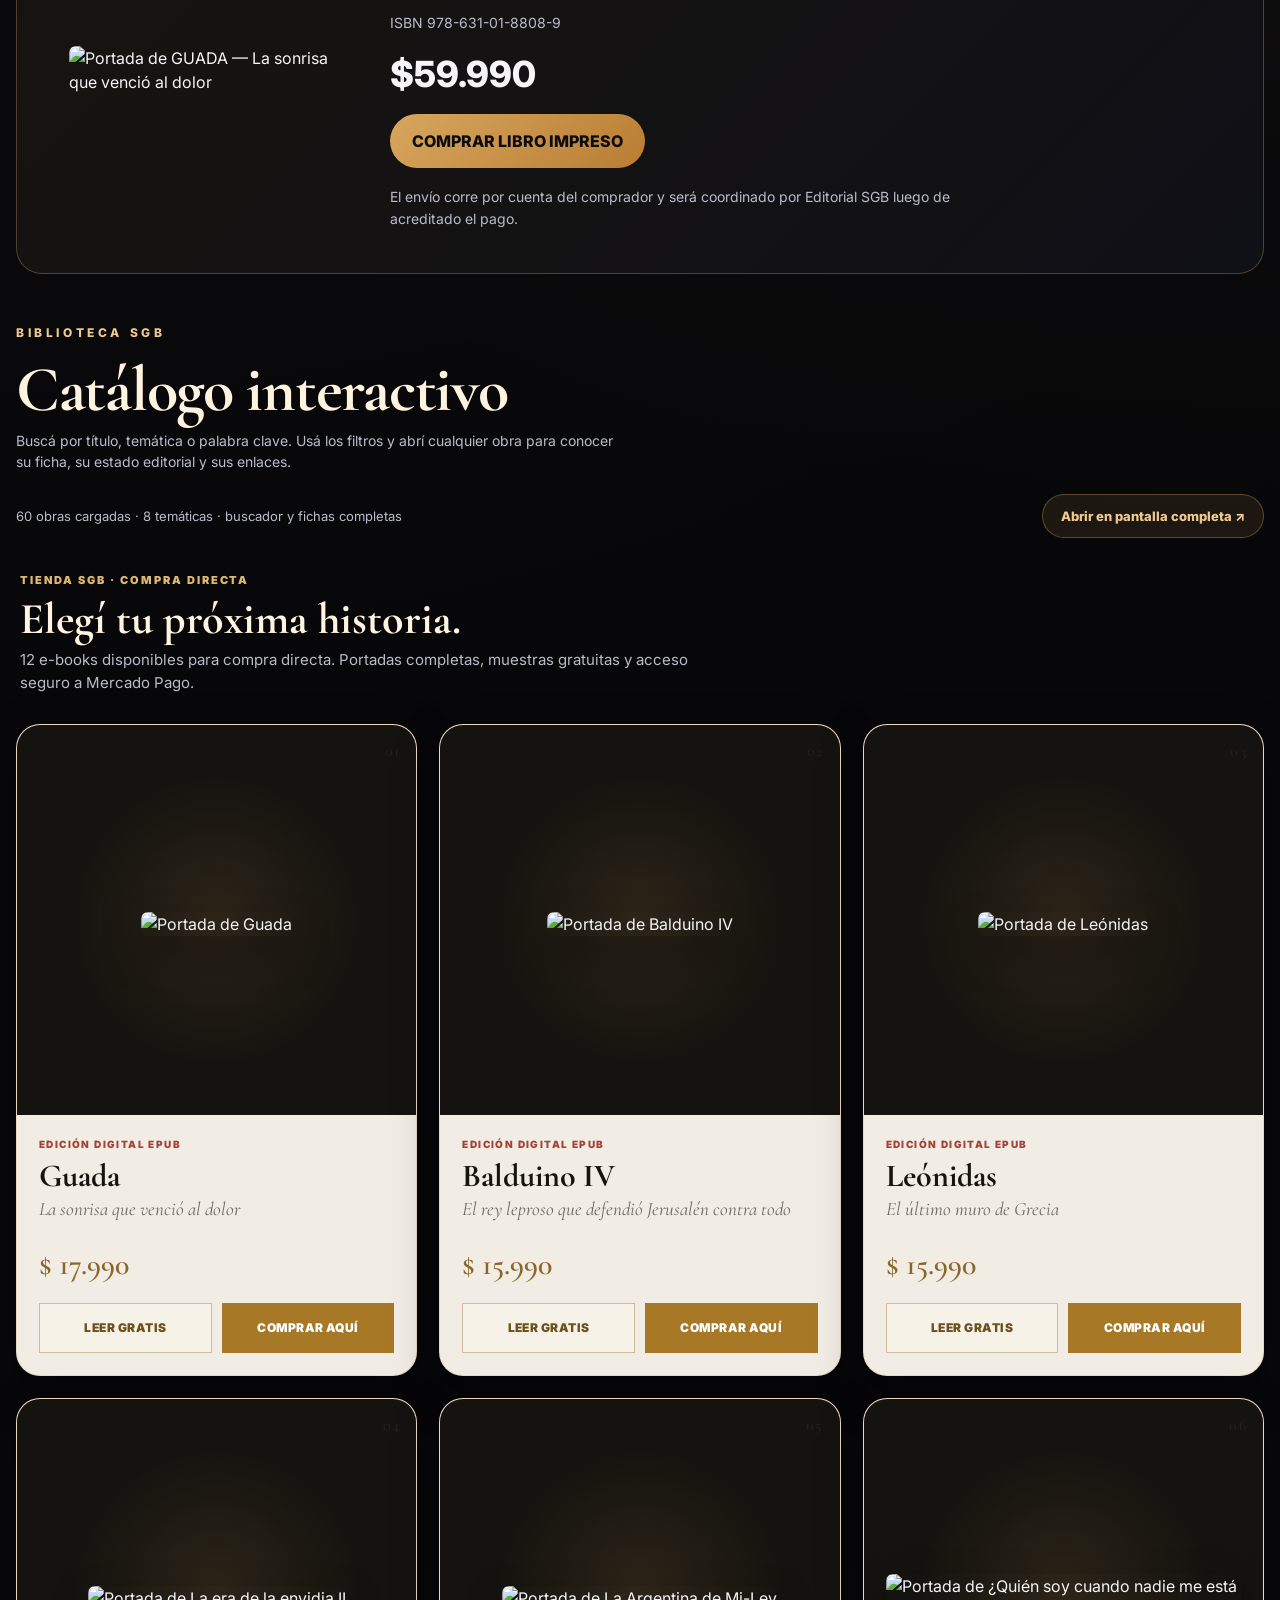
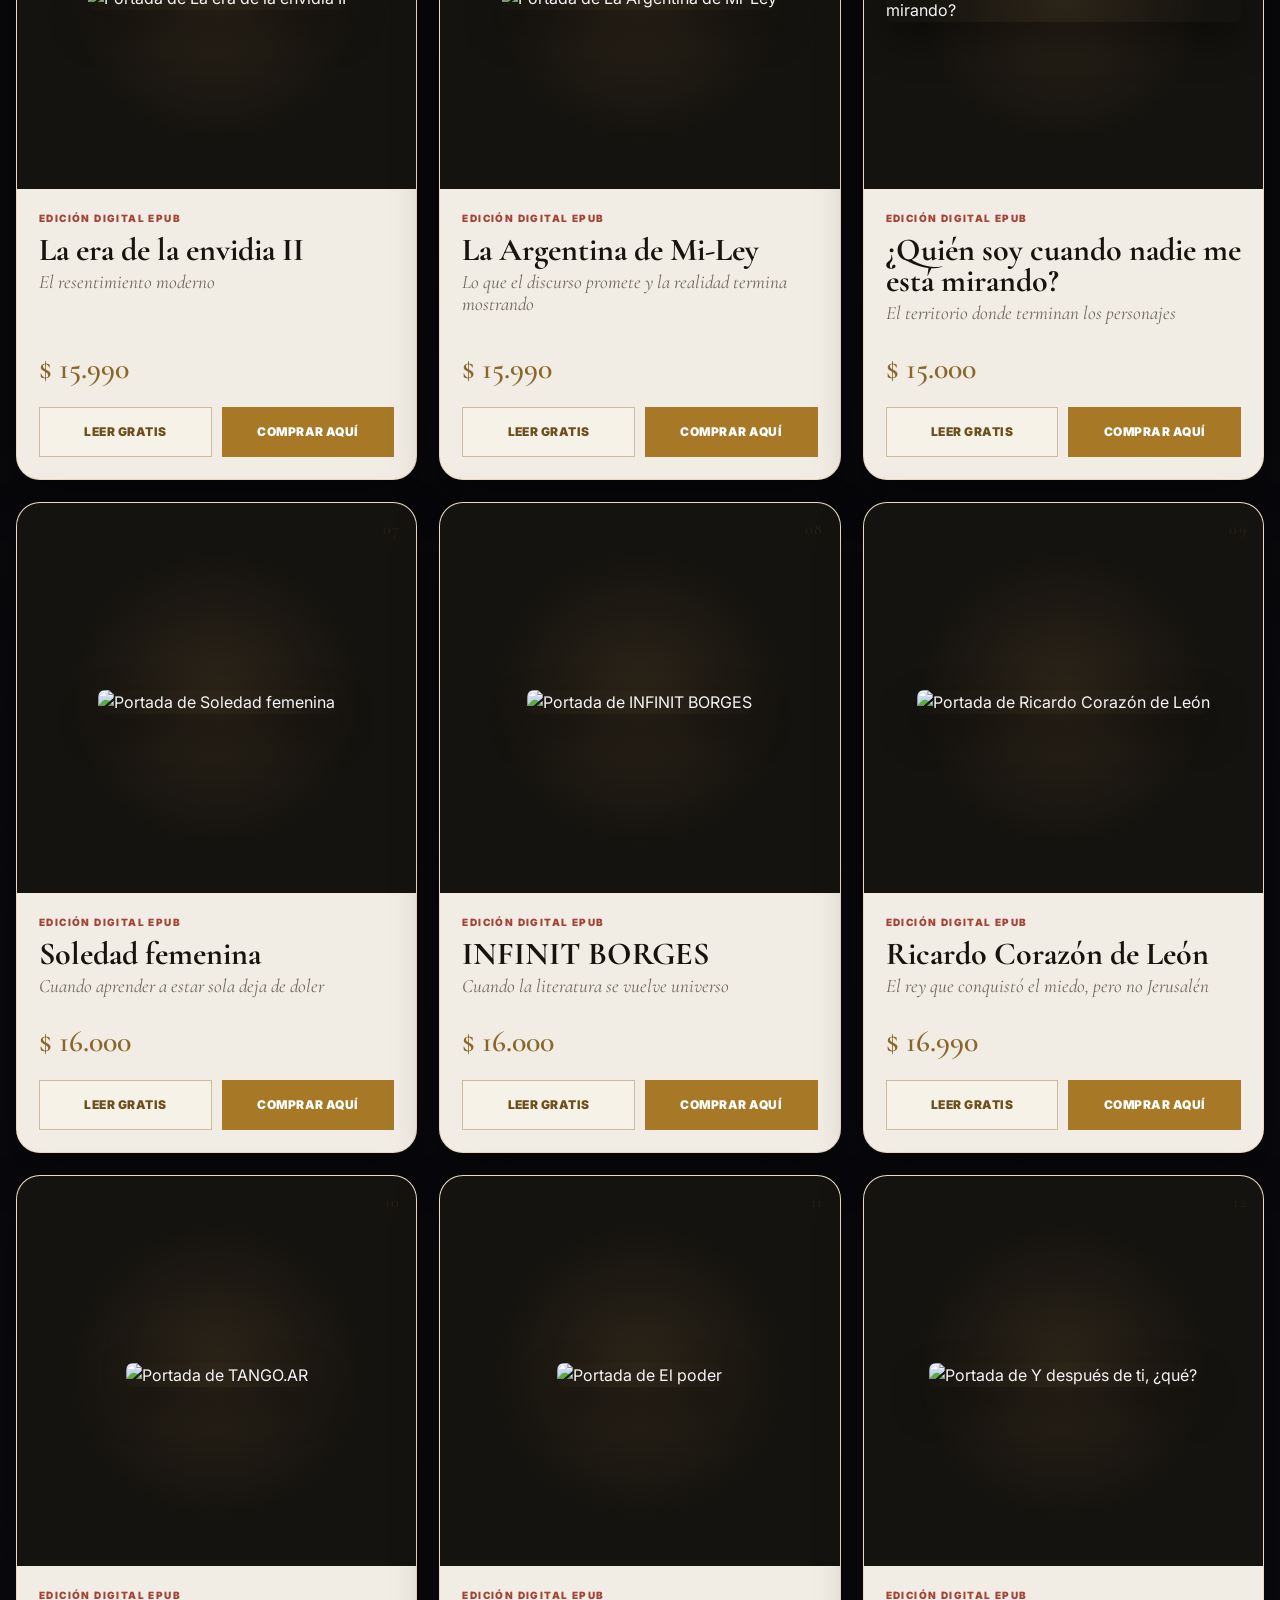
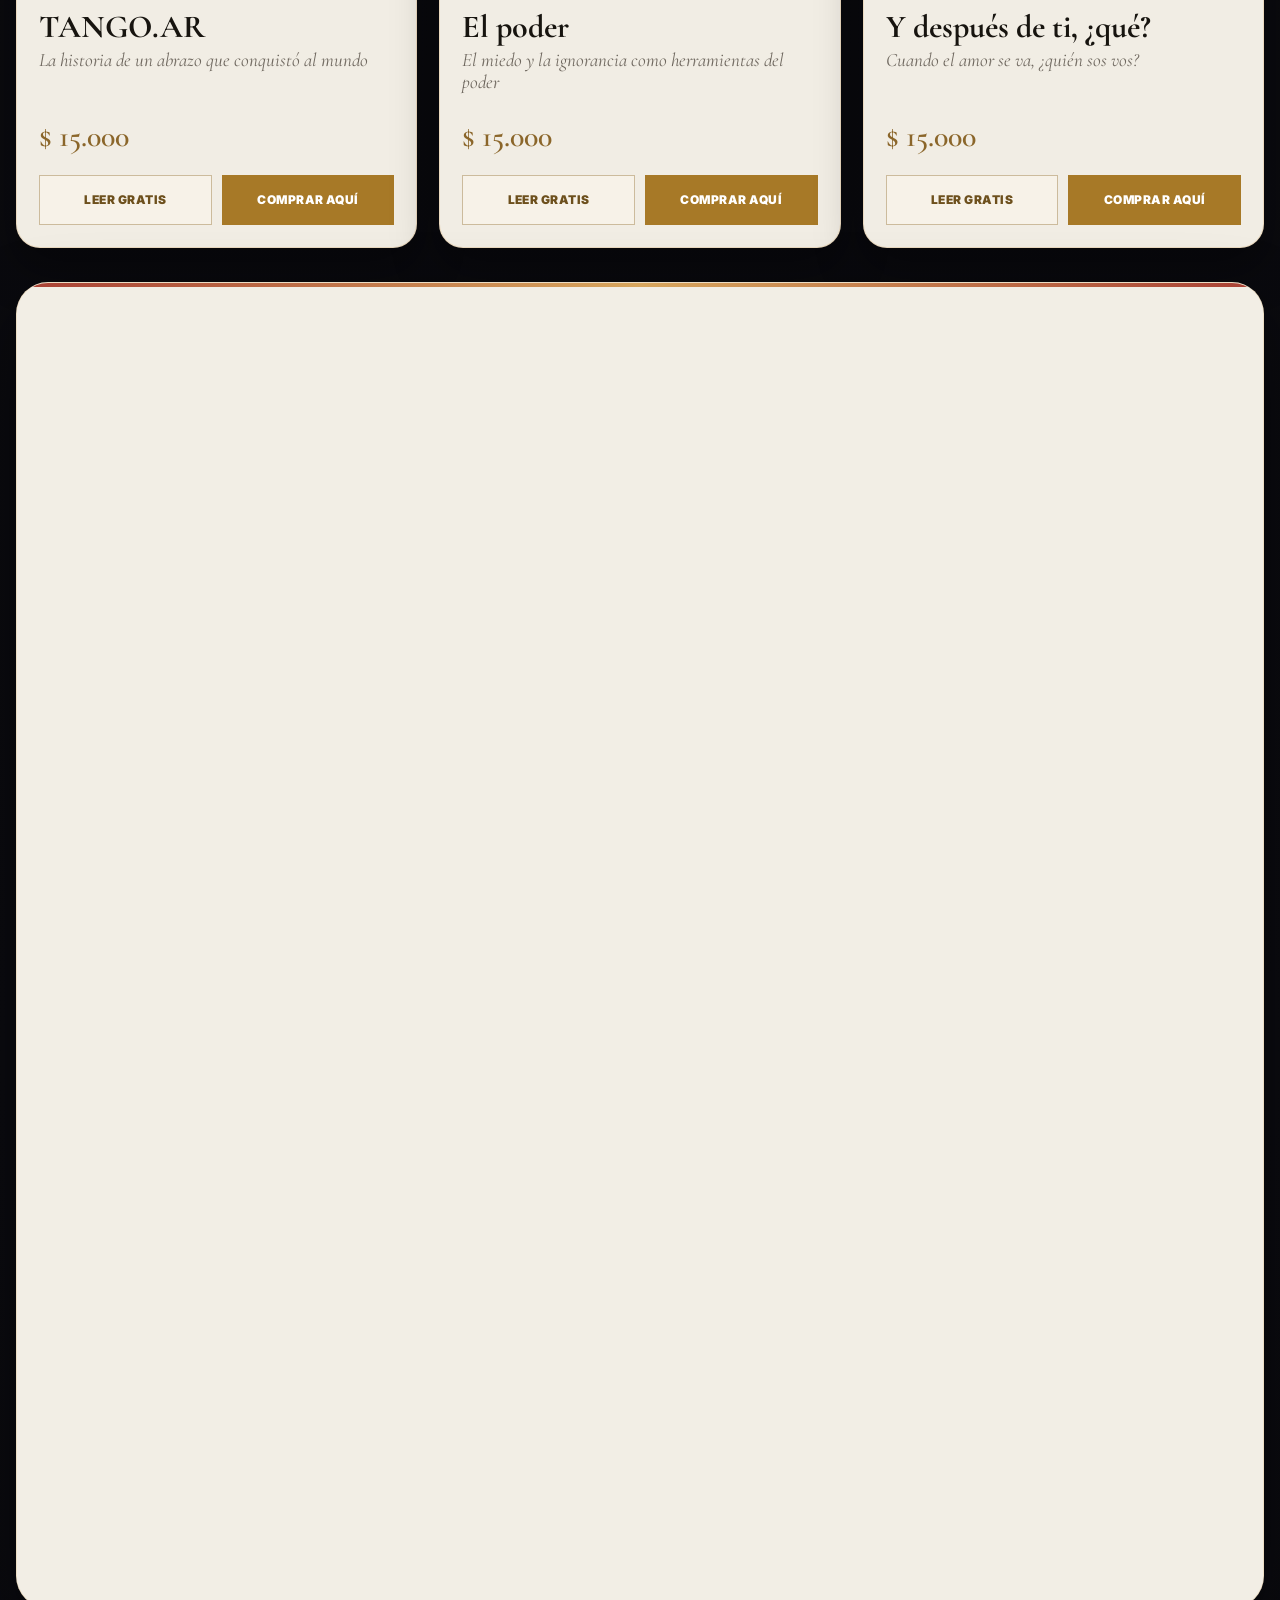
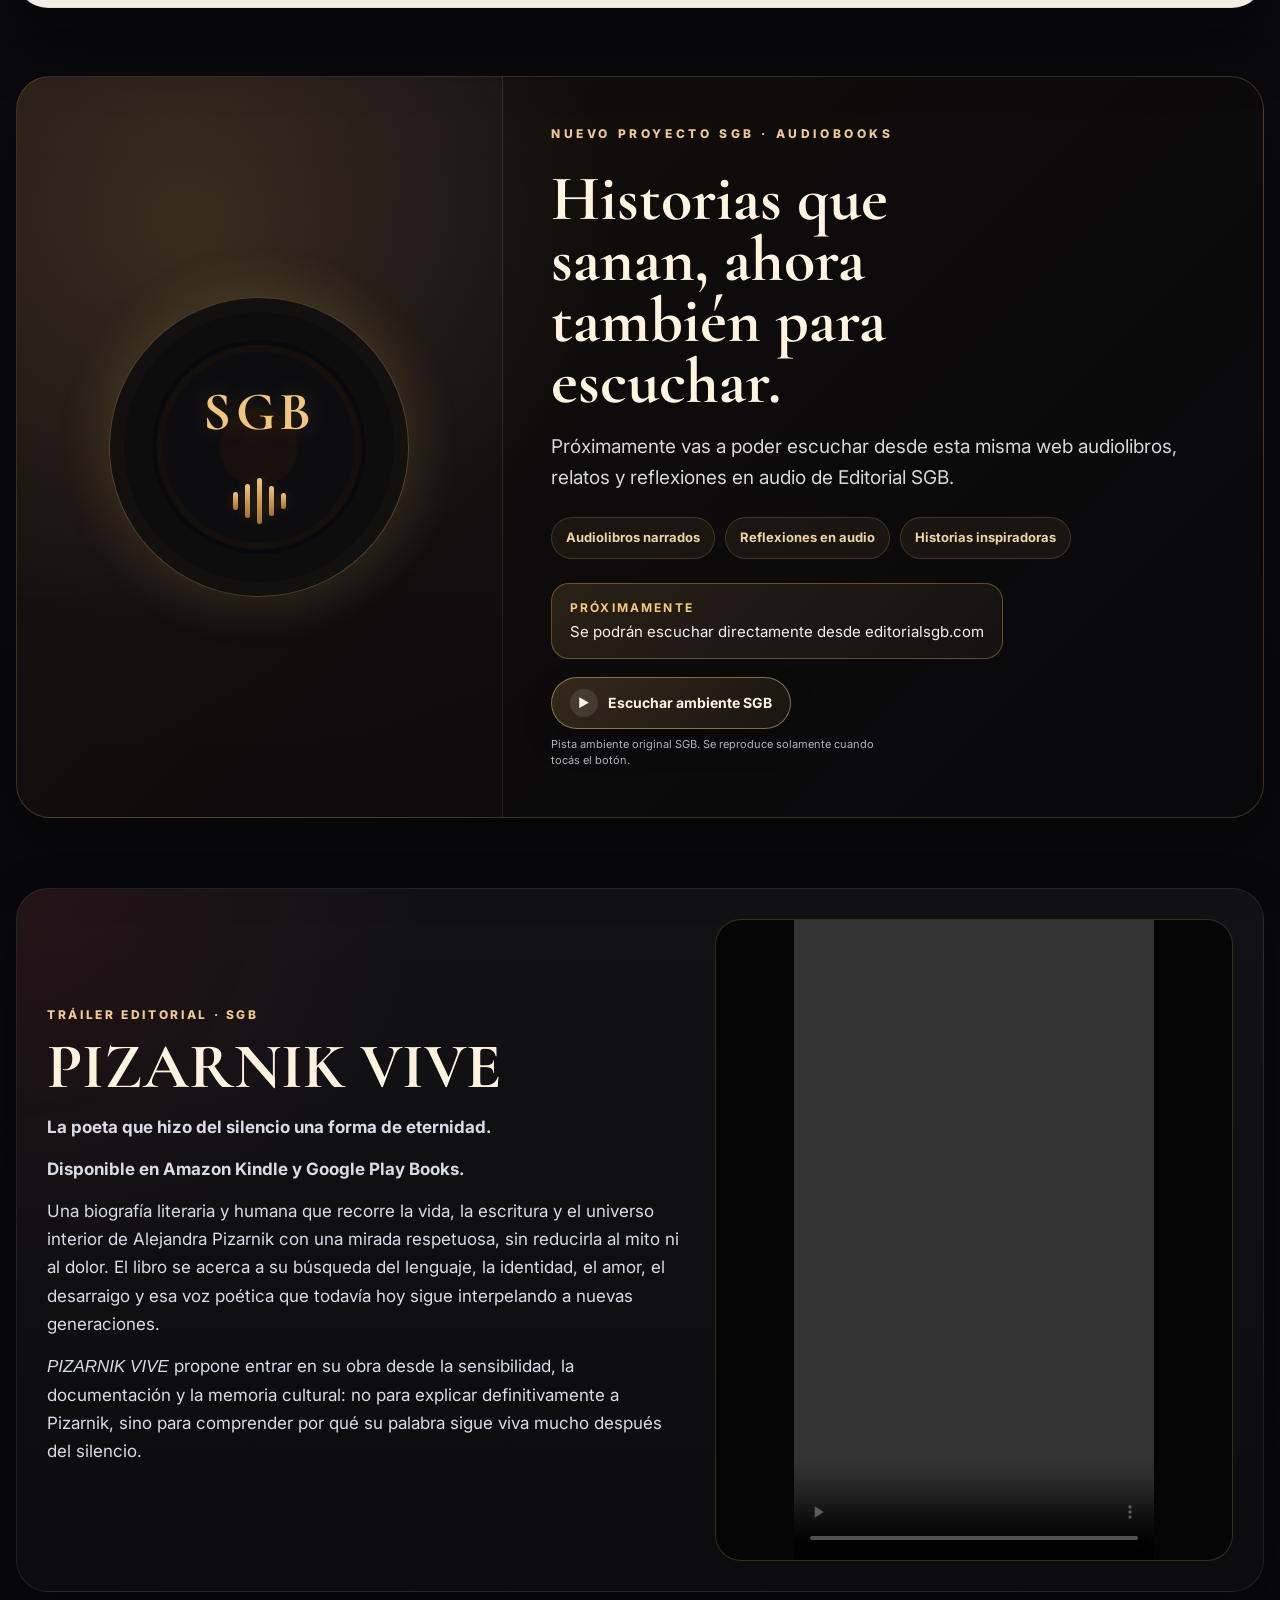
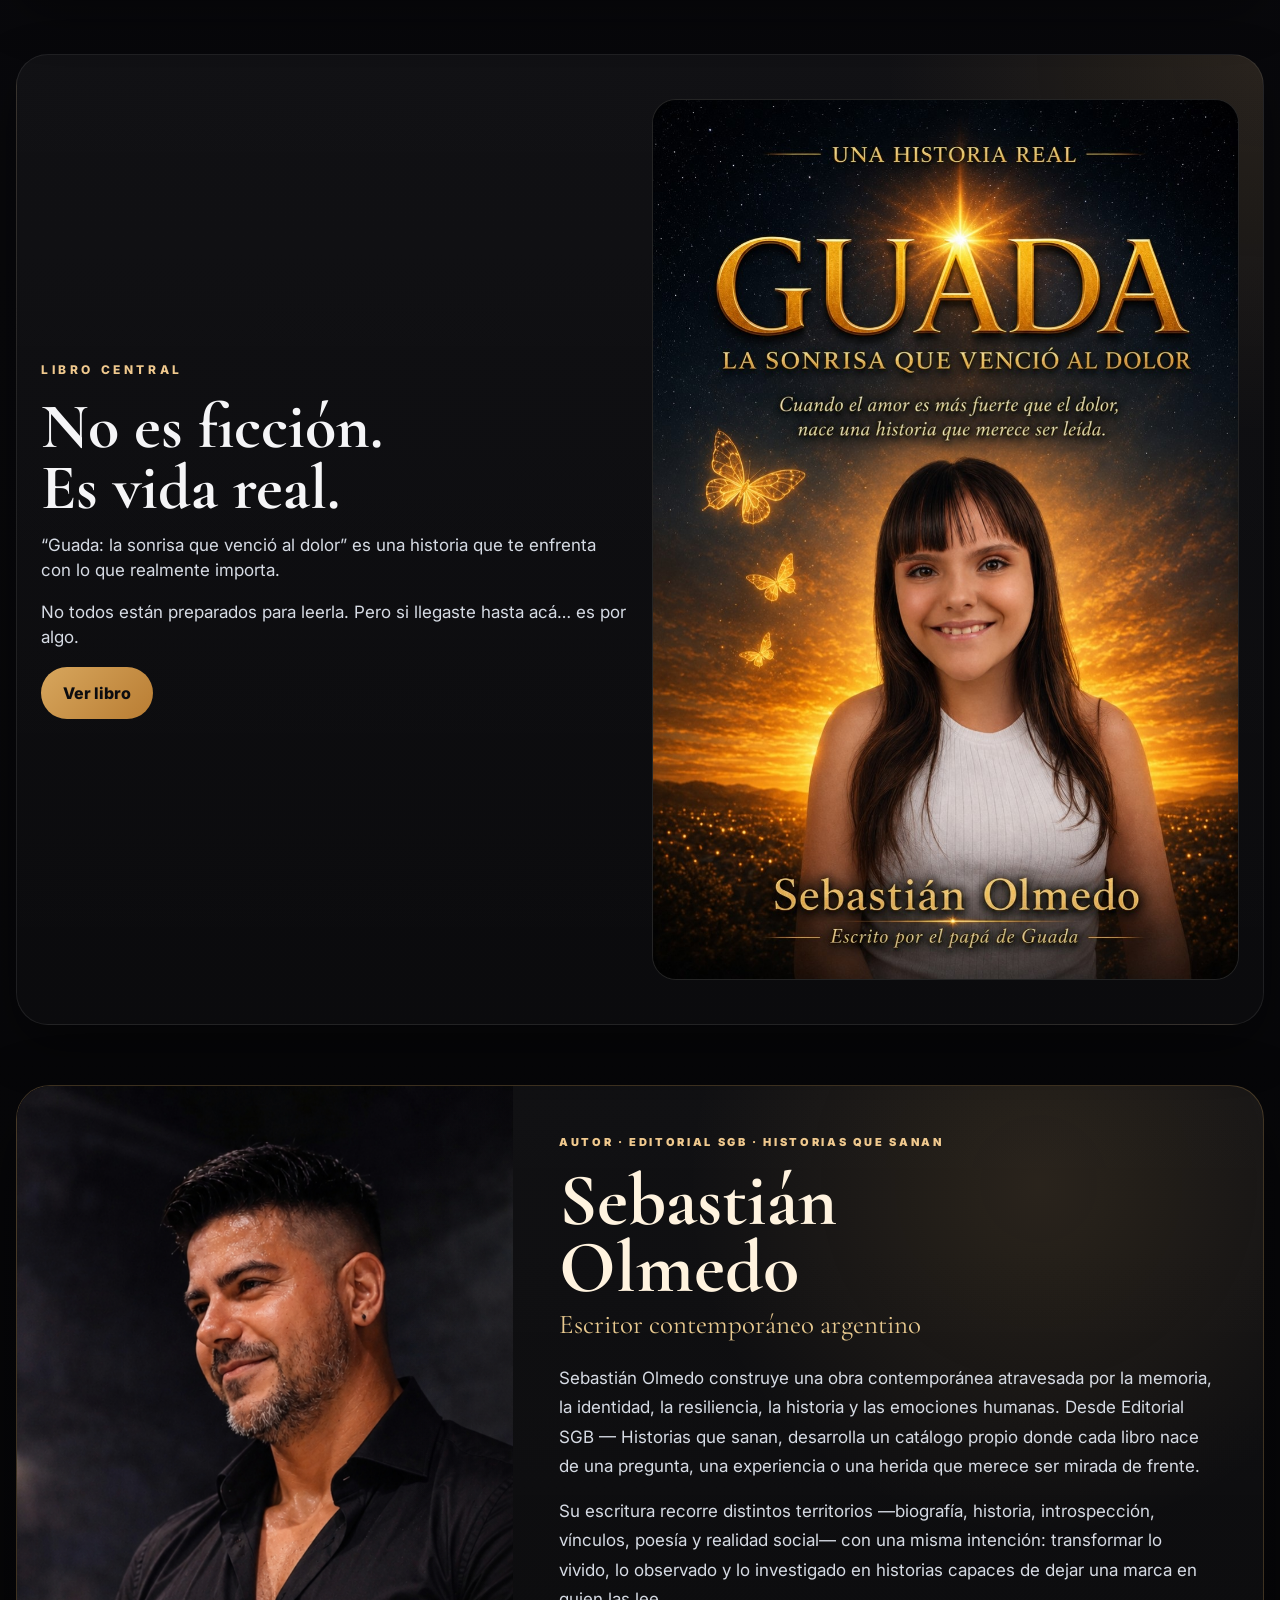
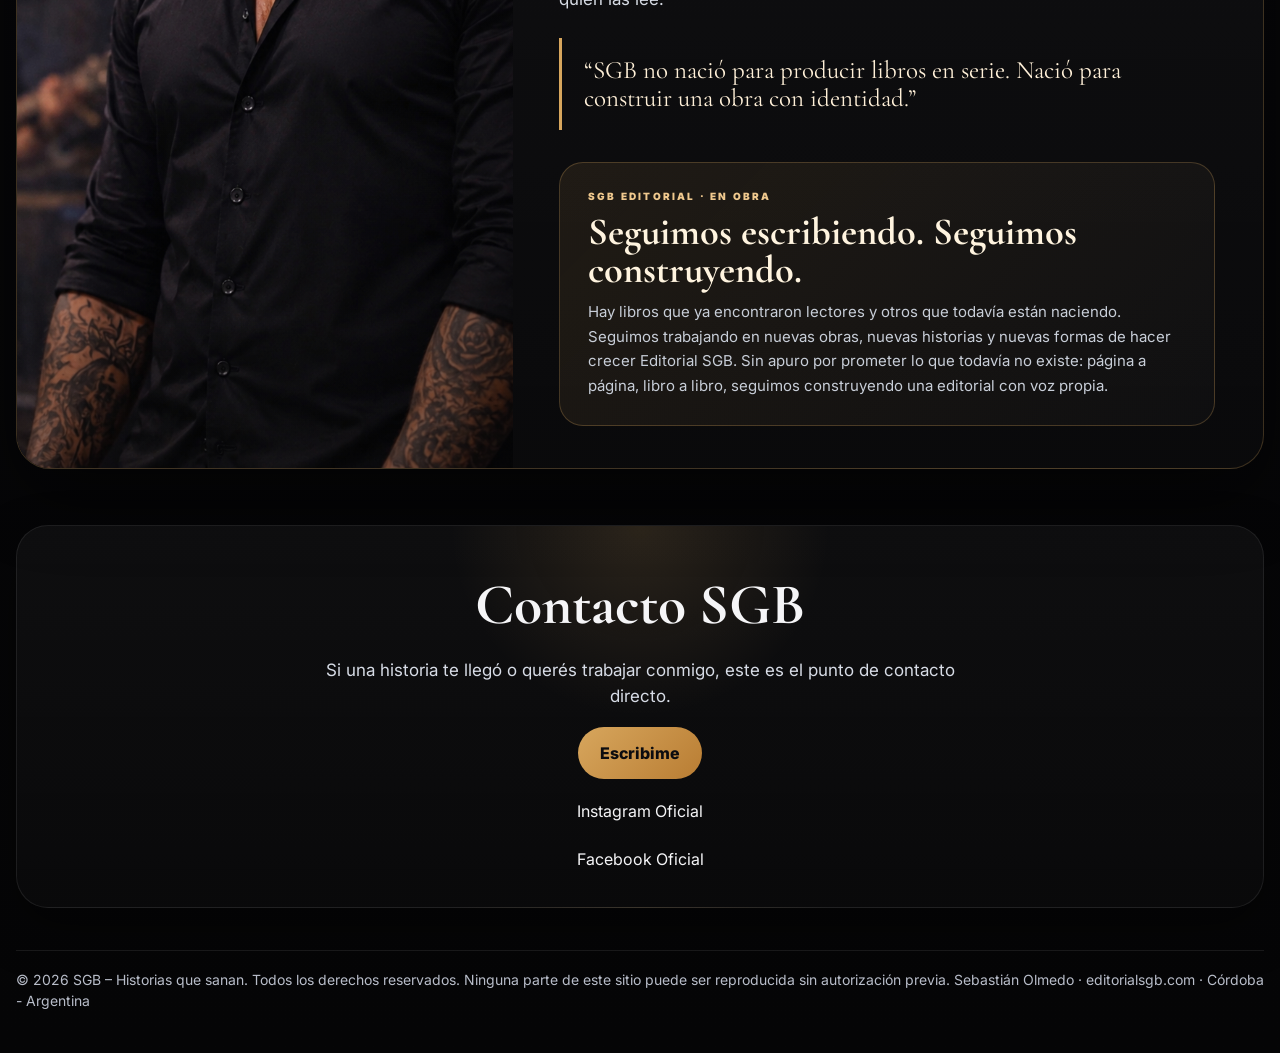
==== commit d7c7c671: "Agregar acceso independiente y gratuito a SGB Escudo Digital" ====
--- a/index.html
+++ b/index.html
@@ -2183,6 +2183,9 @@
       .sgb-printed-buy{width:100%}
     }
   </style>
+<!-- SGB ESCUDO CSS INICIO -->
+<link rel="stylesheet" href="/sgb-escudo-acceso.css">
+<!-- SGB ESCUDO CSS FIN -->
 </head>
 <body>
   <!-- SGB INDEX FINAL · AUTOR PREMIUM · EDITORIAL EN OBRA · 2026-09-17 -->
@@ -2237,6 +2240,19 @@
       </nav>
     </div>
   </header>
+<!-- INICIO SGB ESCUDO DIGITAL: agregado autorizado, sujeto a controles indispensables. -->
+<section class="sgb-escudo-access" aria-labelledby="sgb-escudo-access-title">
+ <div class="sgb-escudo-access-copy">
+  <img class="sgb-escudo-access-symbol" src="https://escudo.editorialsgb.com/assets/shield.svg" width="56" height="56" alt="" aria-hidden="true">
+  <h2 id="sgb-escudo-access-title">SGB ESCUDO DIGITAL</h2>
+  <p class="sgb-escudo-access-description">Reconocer. Frenar. Verificar.</p>
+ </div>
+ <div class="sgb-escudo-access-action">
+  <a href="https://escudo.editorialsgb.com/#instalar">SGB ESCUDO DIGITAL — INSTALAR GRATIS <span aria-hidden="true">↗</span></a>
+ </div>
+</section>
+<!-- FIN SGB ESCUDO DIGITAL -->
+
 
   <main id="inicio">
     <section class="hero">
--- a/sgb-escudo-acceso.css
+++ b/sgb-escudo-acceso.css
@@ -0,0 +1,2 @@
+.sgb-escudo-access{box-sizing:border-box;display:grid;grid-template-columns:minmax(0,1.5fr) minmax(250px,1fr);gap:28px;align-items:center;margin:24px auto;padding:28px 32px;max-width:1240px;width:calc(100% - 40px);background:#102b47;color:#fff;border:1px solid #e5bd72;border-radius:16px;font-family:Arial,Helvetica,sans-serif;line-height:1.5}.sgb-escudo-access *{box-sizing:border-box}.sgb-escudo-access h2{font:700 27px/1.25 Arial,Helvetica,sans-serif;color:#e5bd72;letter-spacing:.02em;margin:0 0 6px}.sgb-escudo-access p{font-size:15px;margin:8px 0 0;color:#e1e9f2;max-width:70ch}.sgb-escudo-access .sgb-escudo-access-label{font-size:11px;letter-spacing:.12em;font-weight:700;margin:0 0 12px;color:#e5bd72}.sgb-escudo-access .sgb-escudo-access-description{font-size:19px;font-weight:700;color:#fff}.sgb-escudo-access-action a{display:flex;justify-content:center;align-items:center;gap:14px;padding:15px 18px;min-height:54px;border:2px solid #e5bd72;border-radius:9px;background:#e5bd72;color:#102b47;font-size:17px;font-weight:700;text-decoration:none;text-align:center;line-height:1.4}.sgb-escudo-access-action a:focus-visible{outline:3px solid white;outline-offset:5px}.sgb-escudo-access-action a:hover{background:#f2d398}.sgb-escudo-access-action p{font-size:13px;margin-top:12px}@media(max-width:700px){.sgb-escudo-access{grid-template-columns:1fr;width:calc(100% - 28px);padding:22px;gap:20px}.sgb-escudo-access h2{font-size:24px}}
+.sgb-escudo-access .sgb-escudo-access-symbol{display:block;width:56px;height:56px;margin:0 0 12px}
